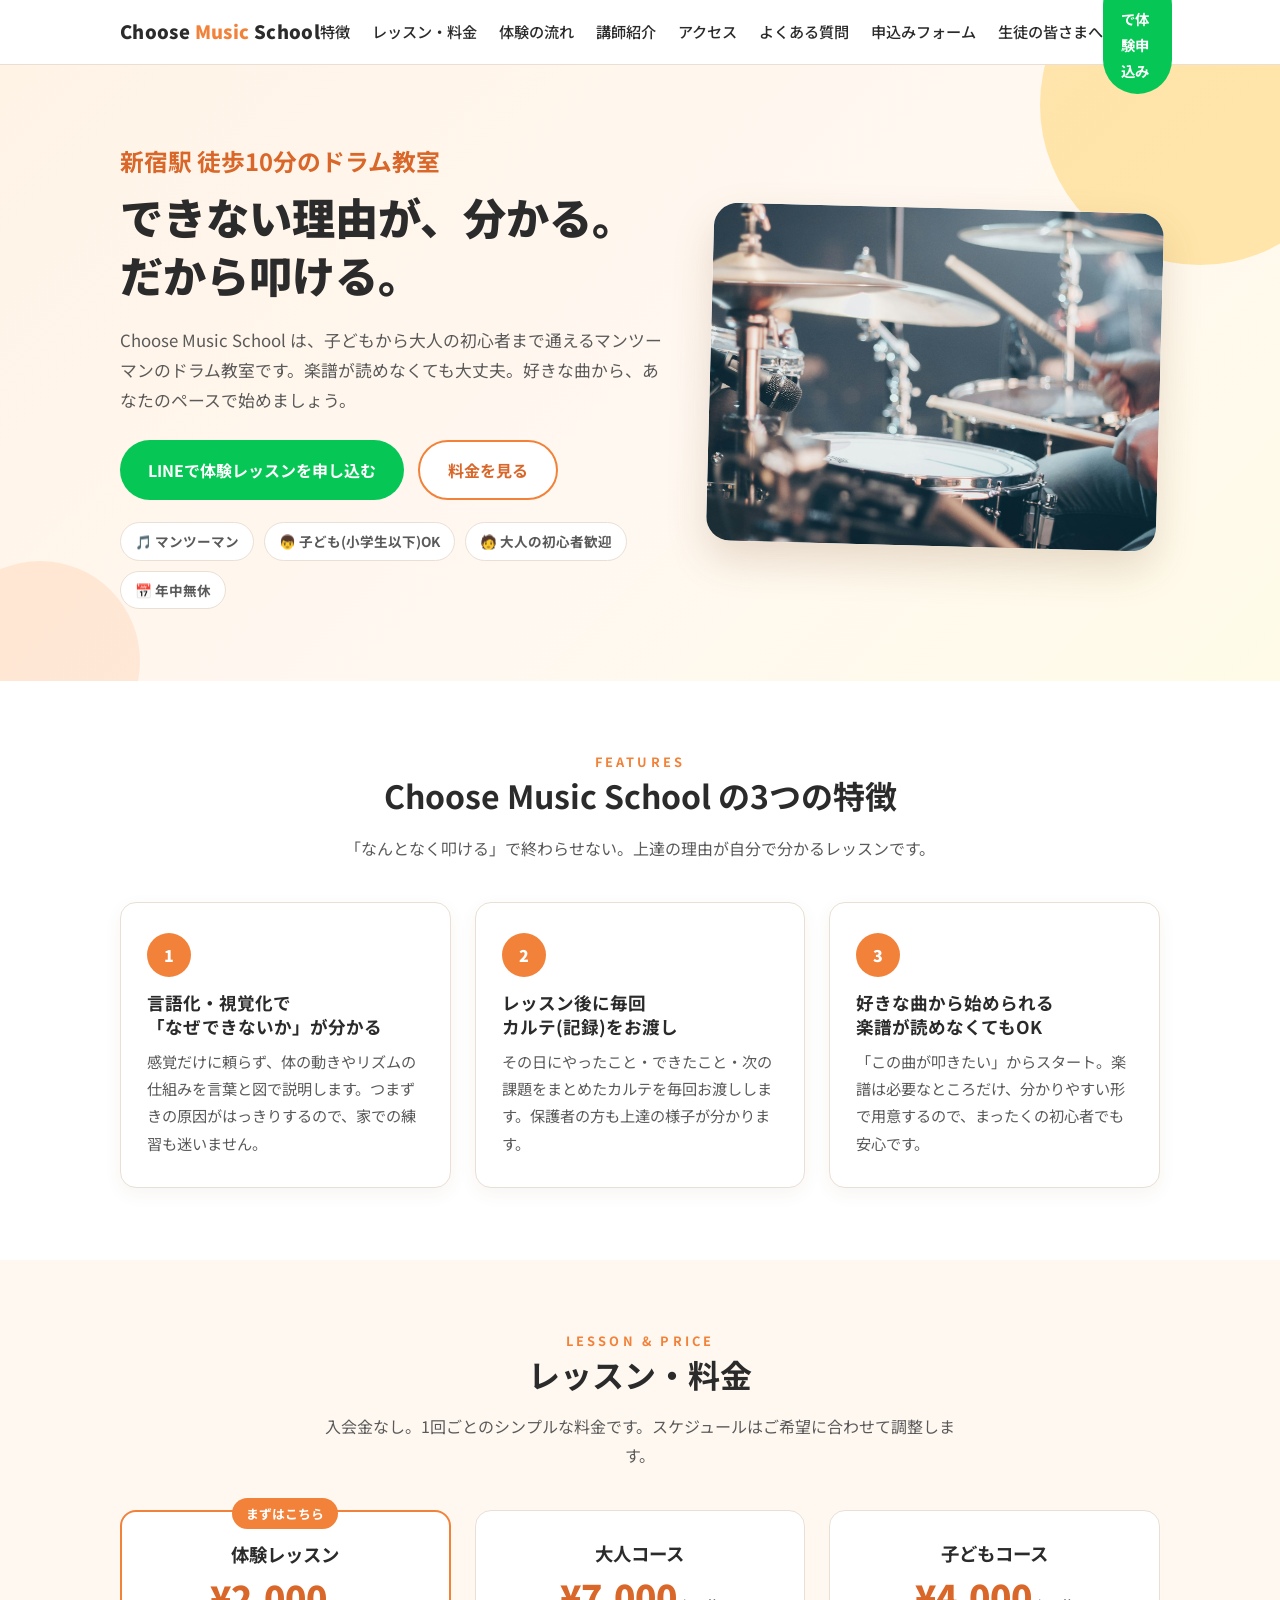
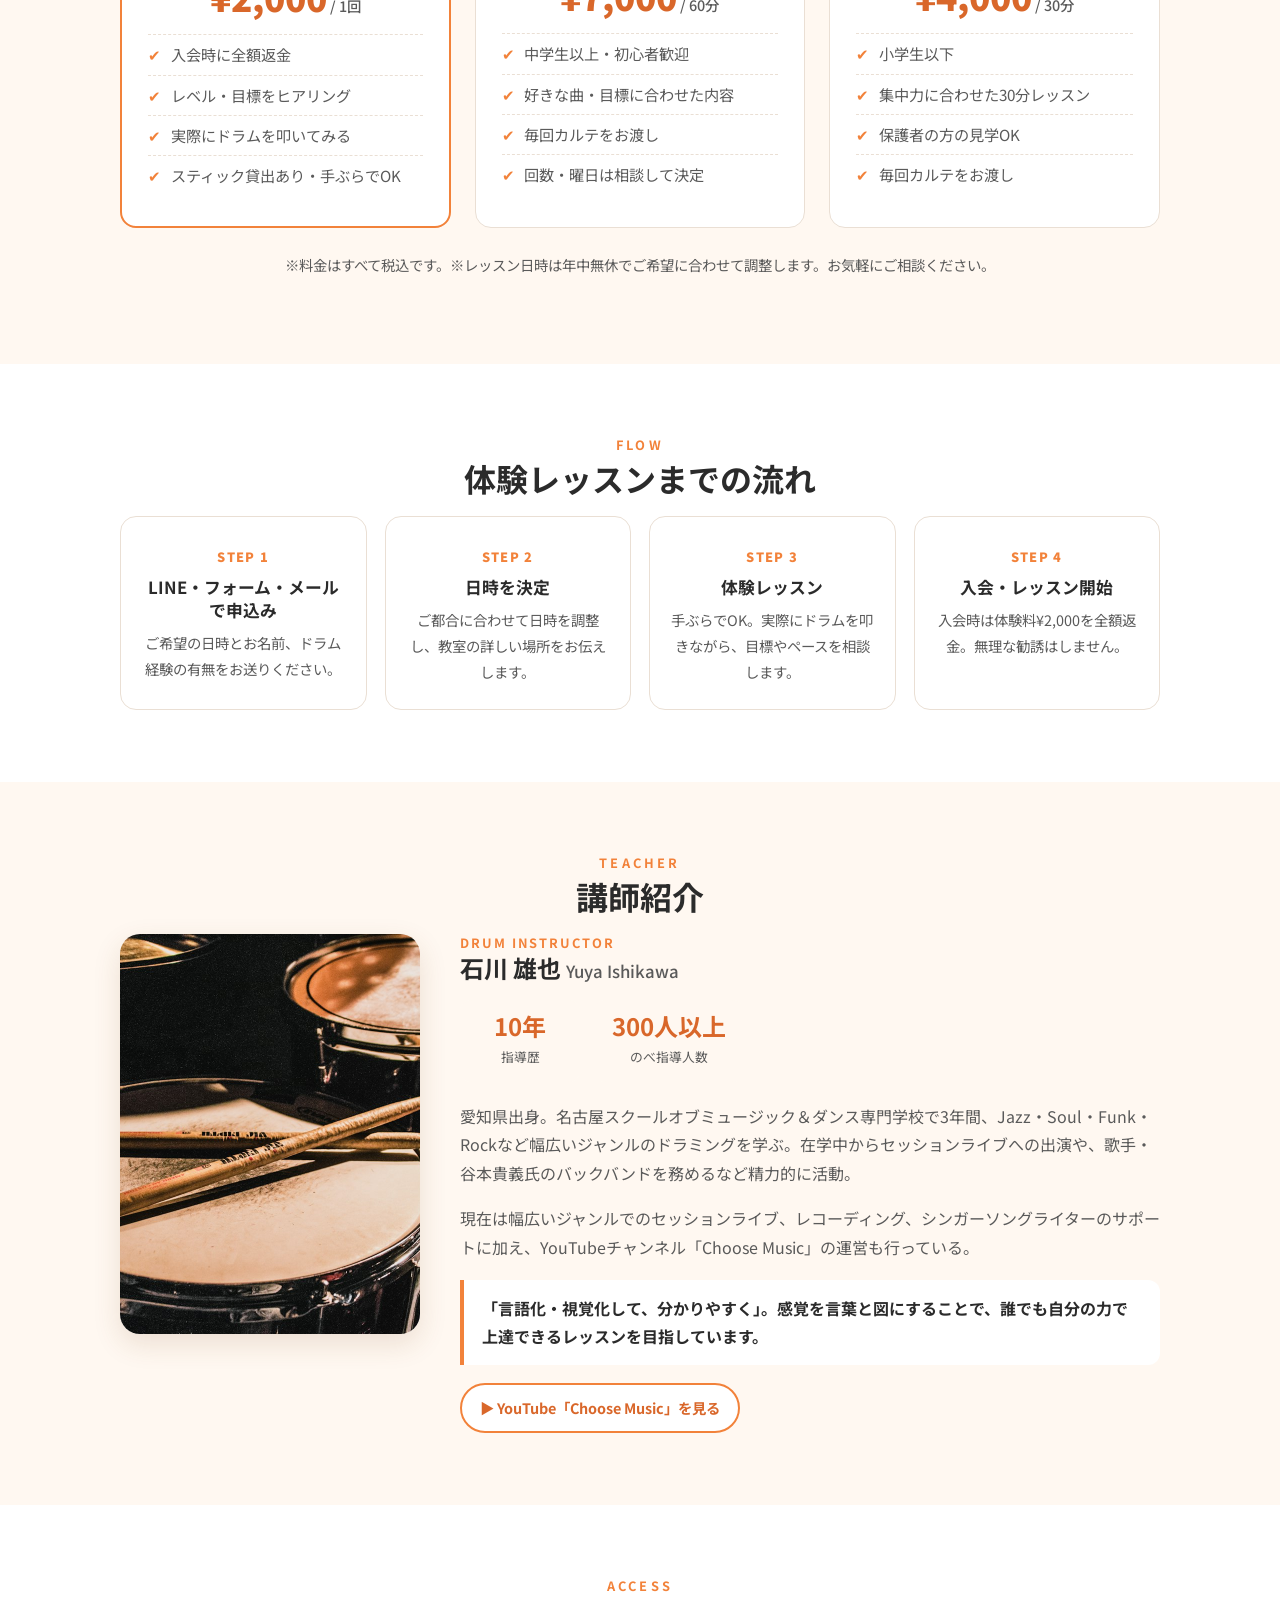
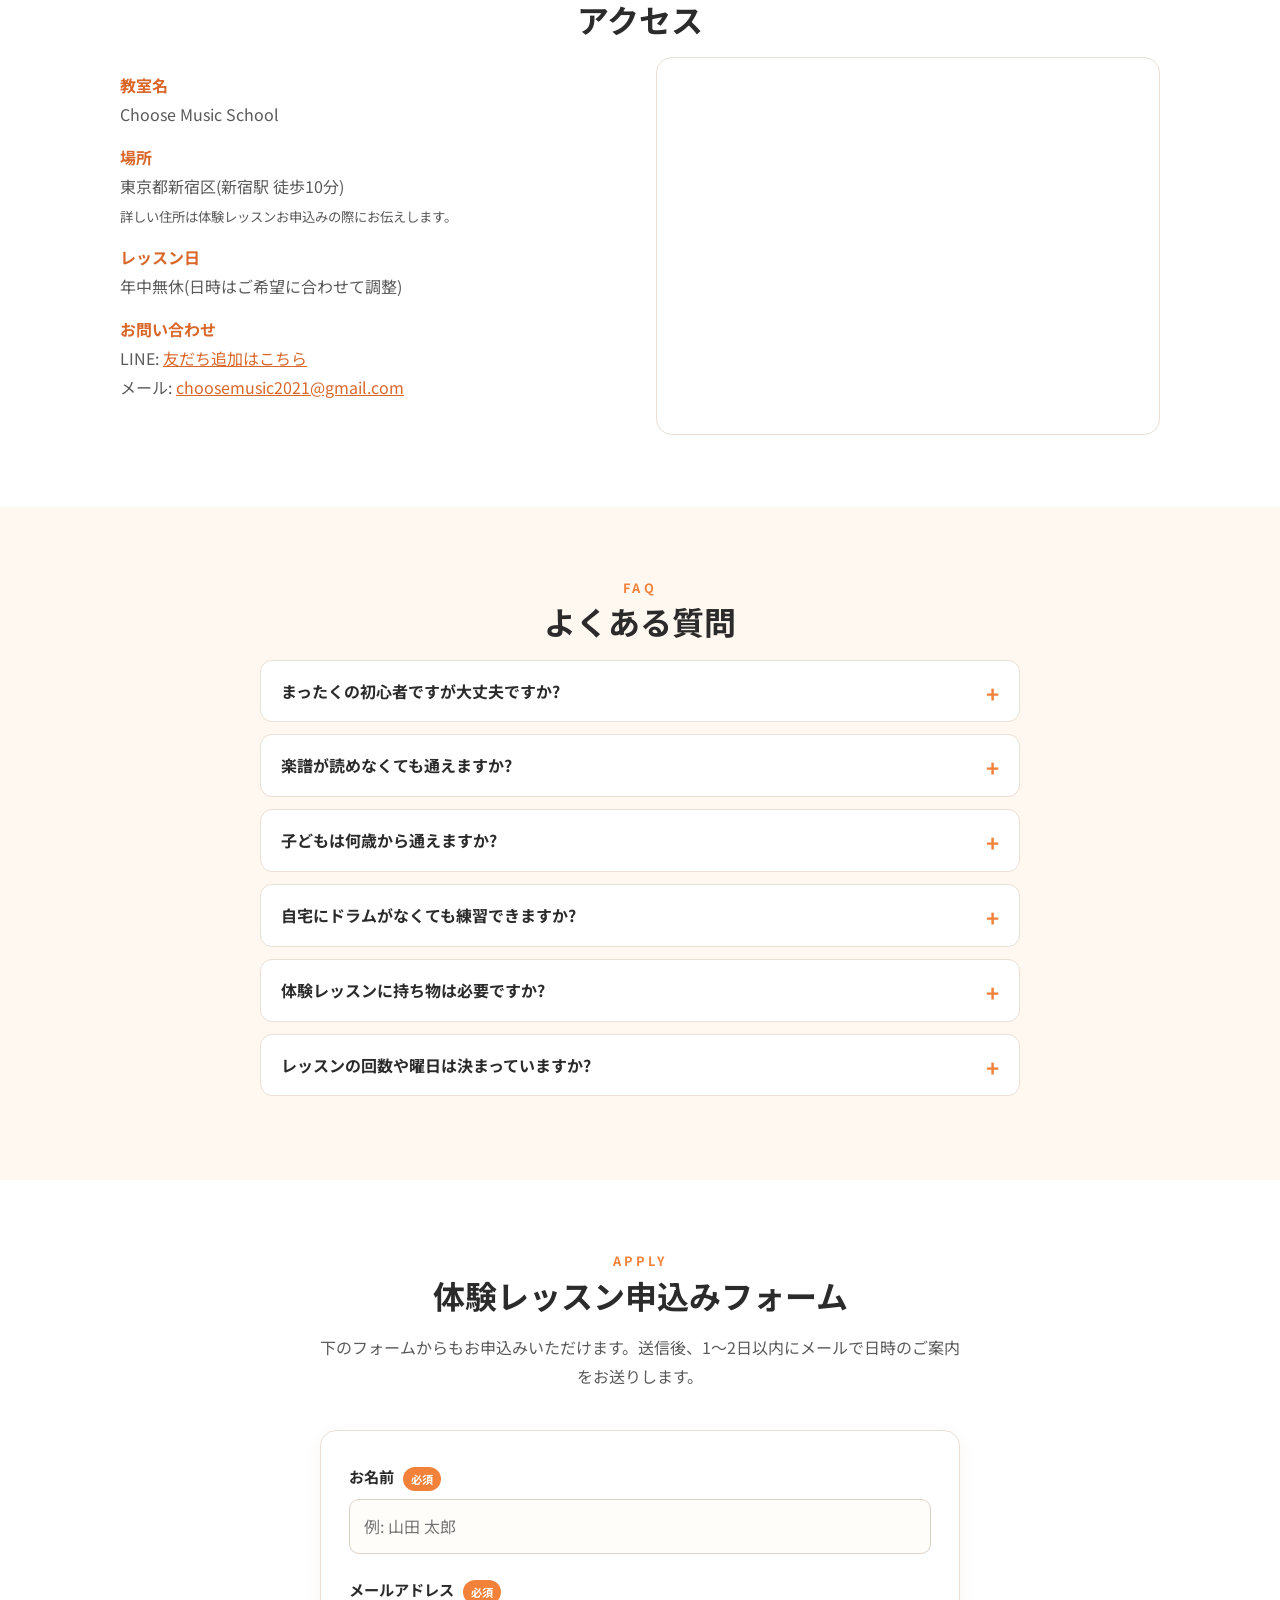
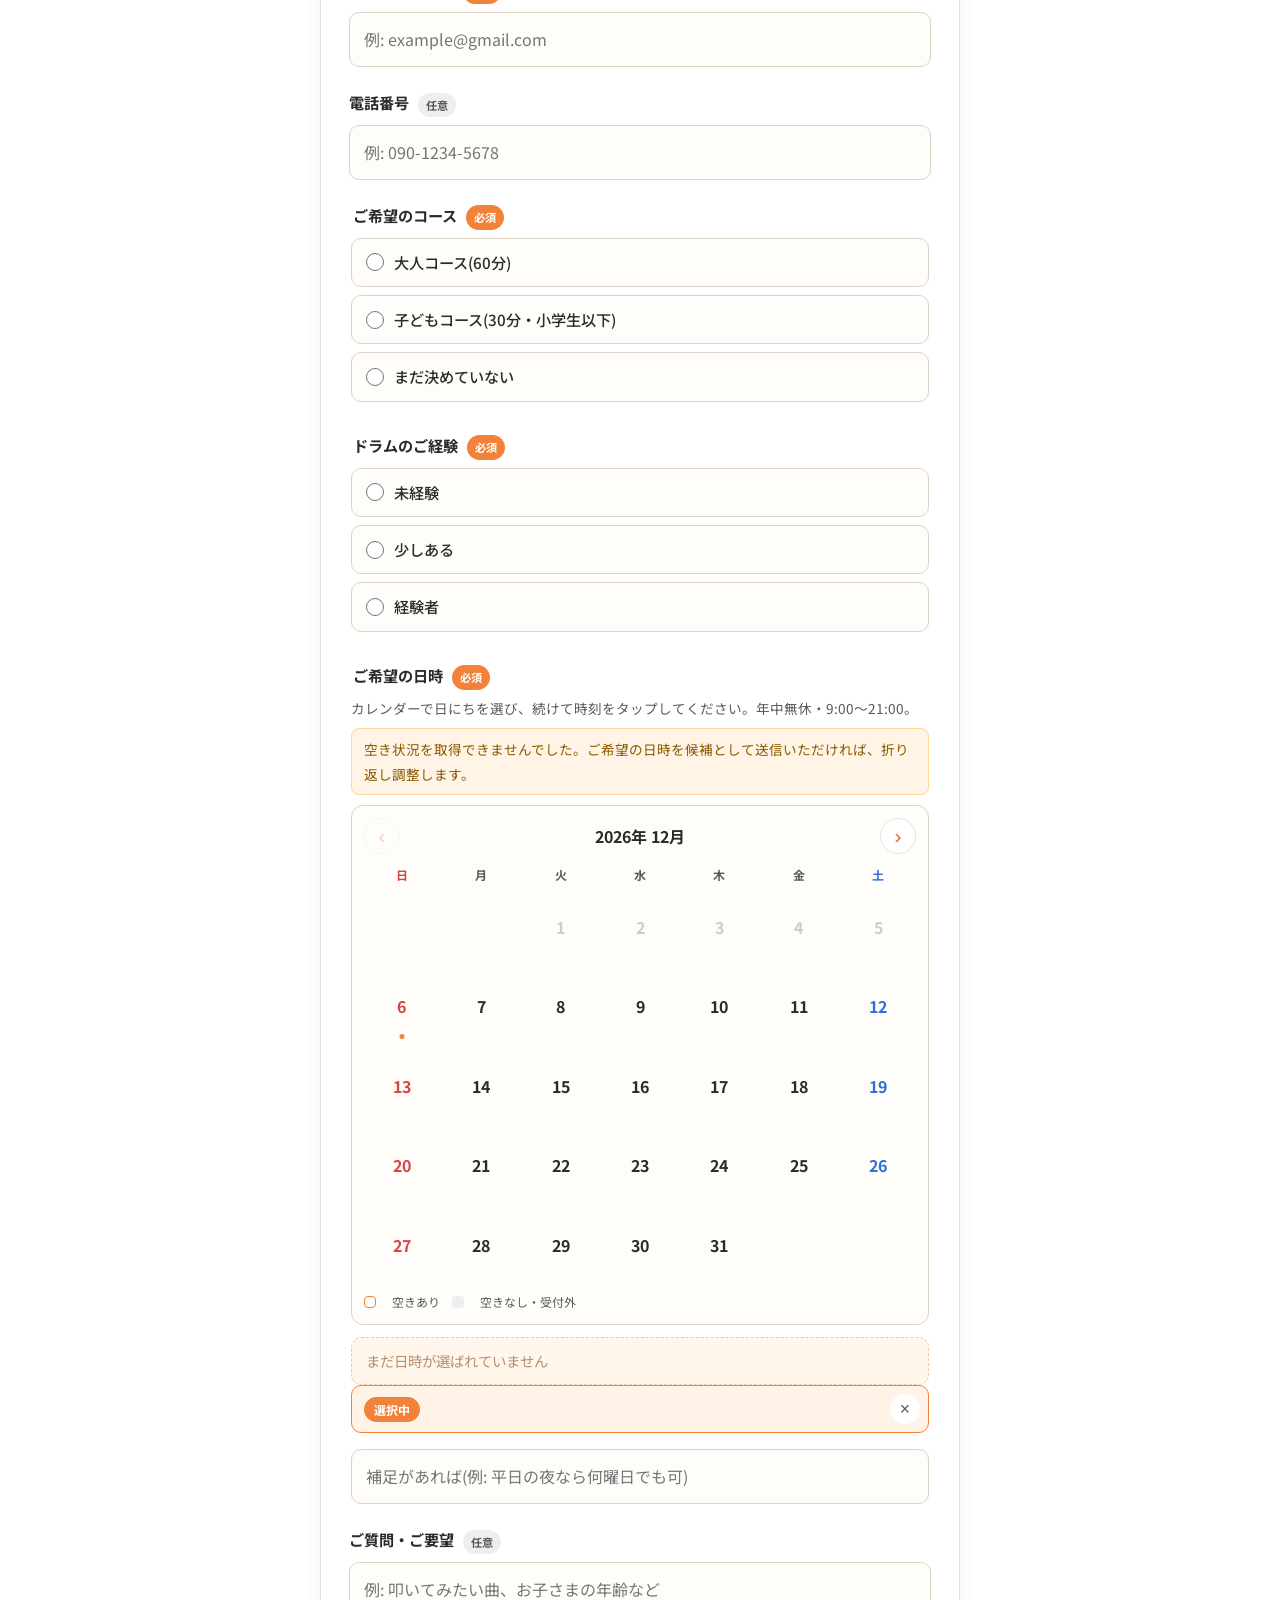
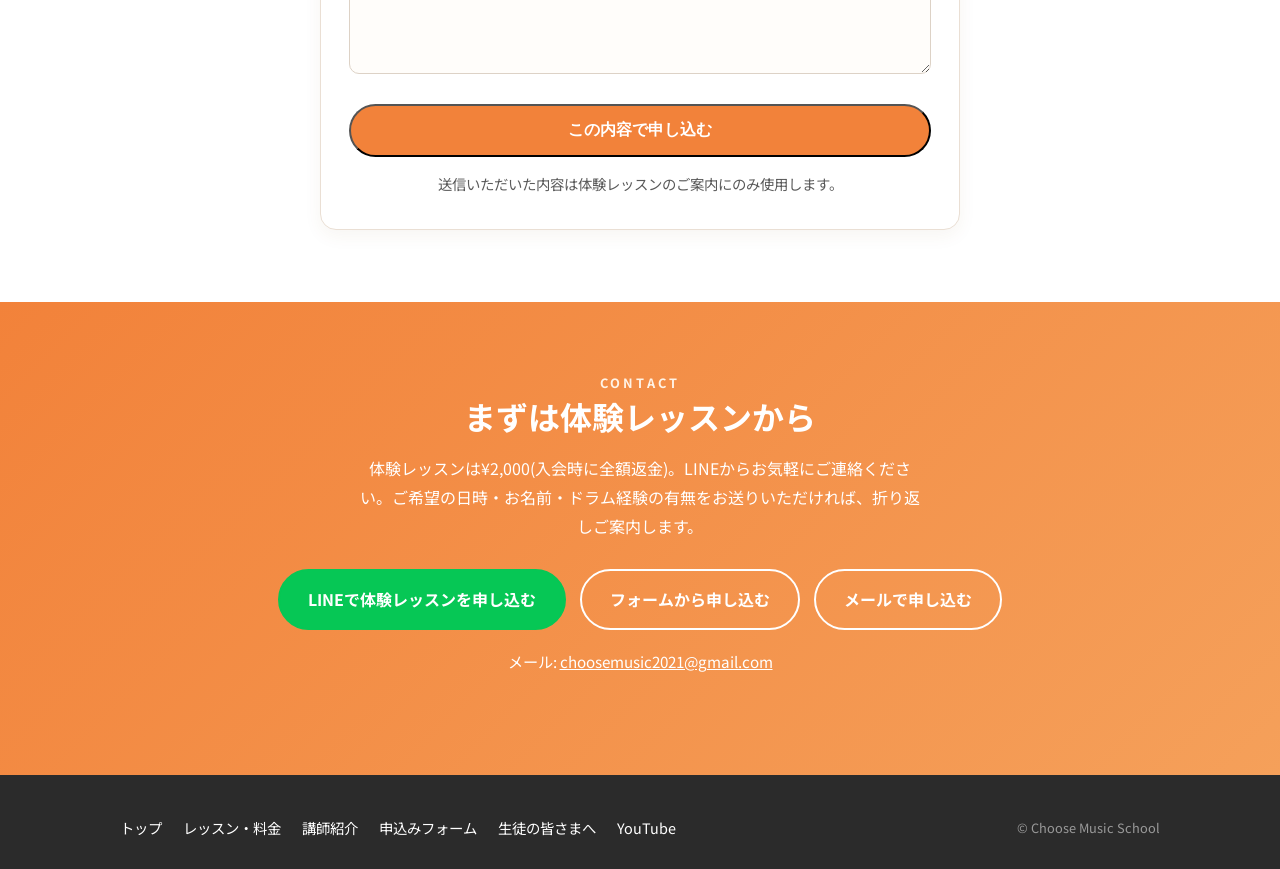
==== index.html @ 0c49ca3c "予約APIのURLを設定 Co-Authored-By: Claude Fable 5.1 <noreply@anthropic.com>" ====
<!DOCTYPE html>
<html lang="ja">
<head>
<meta charset="UTF-8">
<meta name="google-site-verification" content="l1gxhiD70sTBlVWnRB3kNGEzzIKqdcIt7BPUpLoYIgQ">
<meta name="viewport" content="width=device-width, initial-scale=1.0">
<title>Choose Music School | 新宿のドラム教室(子ども・大人初心者歓迎)</title>
<meta name="description" content="新宿駅徒歩10分のドラム教室 Choose Music School。言語化・視覚化で「なぜできないか」が分かるレッスン。好きな曲から始められ、楽譜が読めなくてもOK。子どもも大人も、体験レッスン受付中。">
<link rel="canonical" href="https://yuyaishikawadrummer-eng.github.io/choose-music-school/">
<meta property="og:title" content="Choose Music School | 新宿のドラム教室">
<meta property="og:description" content="新宿駅徒歩10分。言語化・視覚化で「なぜできないか」が分かるドラム教室。子どもも大人初心者も、体験レッスン受付中。">
<meta property="og:type" content="website">
<meta property="og:url" content="https://yuyaishikawadrummer-eng.github.io/choose-music-school/">
<meta property="og:image" content="https://yuyaishikawadrummer-eng.github.io/choose-music-school/images/hero.jpg">
<script type="application/ld+json">
{
  "@context": "https://schema.org",
  "@type": "MusicSchool",
  "name": "Choose Music School",
  "description": "新宿駅徒歩10分のドラム教室。子どもから大人の初心者までマンツーマンで指導。",
  "url": "https://yuyaishikawadrummer-eng.github.io/choose-music-school/",
  "email": "choosemusic2021@gmail.com",
  "address": {"@type": "PostalAddress", "addressLocality": "新宿区", "addressRegion": "東京都", "addressCountry": "JP"},
  "areaServed": "新宿区",
  "priceRange": "¥4,000〜¥7,000",
  "founder": {"@type": "Person", "name": "石川雄也"},
  "sameAs": ["https://www.youtube.com/channel/UCG1T3BbGN_ZMDtW3s9hu6Nw", "https://lin.ee/pqfaRtW"]
}
</script>
<link rel="preconnect" href="https://fonts.googleapis.com">
<link href="https://fonts.googleapis.com/css2?family=Noto+Sans+JP:wght@400;500;700;900&display=swap" rel="stylesheet">
<link rel="stylesheet" href="style.css?v=10">
</head>
<body>

<header class="header">
  <div class="wrap">
    <a class="logo" href="#top">Choose <span>Music</span> School</a>
    <nav class="nav" id="nav">
      <a href="#features">特徴</a>
      <a href="#price">レッスン・料金</a>
      <a href="#flow">体験の流れ</a>
      <a href="#teacher">講師紹介</a>
      <a href="#access">アクセス</a>
      <a href="#faq">よくある質問</a>
      <a href="#apply">申込みフォーム</a>
      <a href="students.html">生徒の皆さまへ</a>
    </nav>
    <div class="header-right">
    <a class="btn btn-line btn-sm" href="https://lin.ee/pqfaRtW" target="_blank" rel="noopener">LINEで体験申込み</a>
    <button class="nav-toggle" id="navToggle" aria-label="メニュー">☰</button>
    </div>
  </div>
</header>

<main id="top">

<!-- ヒーロー -->
<section class="hero">
  <div class="wrap">
    <div>
      <h1>
        <small>新宿駅 徒歩10分のドラム教室</small>
        できない理由が、分かる。<br>だから叩ける。
      </h1>
      <p>Choose Music School は、子どもから大人の初心者まで通えるマンツーマンのドラム教室です。楽譜が読めなくても大丈夫。好きな曲から、あなたのペースで始めましょう。</p>
      <div class="actions">
        <a class="btn btn-line" href="https://lin.ee/pqfaRtW" target="_blank" rel="noopener">LINEで体験レッスンを申し込む</a>
        <a class="btn btn-outline" href="#price">料金を見る</a>
      </div>
      <div class="badges">
        <span class="badge">🎵 マンツーマン</span>
        <span class="badge">👦 子ども(小学生以下)OK</span>
        <span class="badge">🧑 大人の初心者歓迎</span>
        <span class="badge">📅 年中無休</span>
      </div>
    </div>
    <div class="hero-visual">
      <img src="images/hero.jpg" alt="ドラムを演奏している様子" width="1600" height="1067">
    </div>
  </div>
</section>

<!-- 特徴 -->
<section id="features">
  <div class="wrap">
    <h2><span class="en">FEATURES</span>Choose Music School の3つの特徴</h2>
    <p class="lead">「なんとなく叩ける」で終わらせない。上達の理由が自分で分かるレッスンです。</p>
    <div class="features">
      <div class="feature">
        <div class="num">1</div>
        <h3>言語化・視覚化で<br>「なぜできないか」が分かる</h3>
        <p>感覚だけに頼らず、体の動きやリズムの仕組みを言葉と図で説明します。つまずきの原因がはっきりするので、家での練習も迷いません。</p>
      </div>
      <div class="feature">
        <div class="num">2</div>
        <h3>レッスン後に毎回<br>カルテ(記録)をお渡し</h3>
        <p>その日にやったこと・できたこと・次の課題をまとめたカルテを毎回お渡しします。保護者の方も上達の様子が分かります。</p>
      </div>
      <div class="feature">
        <div class="num">3</div>
        <h3>好きな曲から始められる<br>楽譜が読めなくてもOK</h3>
        <p>「この曲が叩きたい」からスタート。楽譜は必要なところだけ、分かりやすい形で用意するので、まったくの初心者でも安心です。</p>
      </div>
    </div>
  </div>
</section>

<!-- 料金 -->
<section id="price" class="alt">
  <div class="wrap">
    <h2><span class="en">LESSON &amp; PRICE</span>レッスン・料金</h2>
    <p class="lead">入会金なし。1回ごとのシンプルな料金です。スケジュールはご希望に合わせて調整します。</p>
    <div class="plans">
      <div class="plan highlight">
        <span class="tag">まずはこちら</span>
        <h3>体験レッスン</h3>
        <div class="price">¥2,000<small> / 1回</small></div>
        <ul>
          <li>入会時に全額返金</li>
          <li>レベル・目標をヒアリング</li>
          <li>実際にドラムを叩いてみる</li>
          <li>スティック貸出あり・手ぶらでOK</li>
        </ul>
      </div>
      <div class="plan">
        <h3>大人コース</h3>
        <div class="price">¥7,000<small> / 60分</small></div>
        <ul>
          <li>中学生以上・初心者歓迎</li>
          <li>好きな曲・目標に合わせた内容</li>
          <li>毎回カルテをお渡し</li>
          <li>回数・曜日は相談して決定</li>
        </ul>
      </div>
      <div class="plan">
        <h3>子どもコース</h3>
        <div class="price">¥4,000<small> / 30分</small></div>
        <ul>
          <li>小学生以下</li>
          <li>集中力に合わせた30分レッスン</li>
          <li>保護者の方の見学OK</li>
          <li>毎回カルテをお渡し</li>
        </ul>
      </div>
    </div>
    <p class="note">※料金はすべて税込です。※レッスン日時は年中無休でご希望に合わせて調整します。お気軽にご相談ください。</p>
  </div>
</section>

<!-- 体験の流れ -->
<section id="flow">
  <div class="wrap">
    <h2><span class="en">FLOW</span>体験レッスンまでの流れ</h2>
    <div class="steps">
      <div class="step"><h3>LINE・フォーム・メールで申込み</h3><p>ご希望の日時とお名前、ドラム経験の有無をお送りください。</p></div>
      <div class="step"><h3>日時を決定</h3><p>ご都合に合わせて日時を調整し、教室の詳しい場所をお伝えします。</p></div>
      <div class="step"><h3>体験レッスン</h3><p>手ぶらでOK。実際にドラムを叩きながら、目標やペースを相談します。</p></div>
      <div class="step"><h3>入会・レッスン開始</h3><p>入会時は体験料¥2,000を全額返金。無理な勧誘はしません。</p></div>
    </div>
  </div>
</section>

<!-- 講師紹介 -->
<section id="teacher" class="alt">
  <div class="wrap">
    <h2><span class="en">TEACHER</span>講師紹介</h2>
    <div class="teacher">
      <div class="teacher-photo">
        <img src="images/teacher.jpg" alt="スネアドラムとドラムスティック" width="1200" height="800">
      </div>
      <div>
        <h3><small>DRUM INSTRUCTOR</small>石川 雄也 <span style="font-size:.7em;font-weight:500;color:#5a5a5a">Yuya Ishikawa</span></h3>
        <div class="stats">
          <div class="stat"><b>10年</b><span>指導歴</span></div>
          <div class="stat"><b>300人以上</b><span>のべ指導人数</span></div>
        </div>
        <p>愛知県出身。名古屋スクールオブミュージック＆ダンス専門学校で3年間、Jazz・Soul・Funk・Rockなど幅広いジャンルのドラミングを学ぶ。在学中からセッションライブへの出演や、歌手・谷本貴義氏のバックバンドを務めるなど精力的に活動。</p>
        <p>現在は幅広いジャンルでのセッションライブ、レコーディング、シンガーソングライターのサポートに加え、YouTubeチャンネル「Choose Music」の運営も行っている。</p>
        <div class="quote">「言語化・視覚化して、分かりやすく」。感覚を言葉と図にすることで、誰でも自分の力で上達できるレッスンを目指しています。</div>
        <a class="btn btn-outline btn-sm" href="https://www.youtube.com/channel/UCG1T3BbGN_ZMDtW3s9hu6Nw" target="_blank" rel="noopener">▶ YouTube「Choose Music」を見る</a>
      </div>
    </div>
  </div>
</section>

<!-- アクセス -->
<section id="access">
  <div class="wrap">
    <h2><span class="en">ACCESS</span>アクセス</h2>
    <div class="access">
      <div>
        <dl>
          <dt>教室名</dt><dd>Choose Music School</dd>
          <dt>場所</dt><dd>東京都新宿区(新宿駅 徒歩10分)<br><small>詳しい住所は体験レッスンお申込みの際にお伝えします。</small></dd>
          <dt>レッスン日</dt><dd>年中無休(日時はご希望に合わせて調整)</dd>
          <dt>お問い合わせ</dt>
          <dd>
            LINE: <a href="https://lin.ee/pqfaRtW" target="_blank" rel="noopener">友だち追加はこちら</a><br>
            メール: <a href="mailto:choosemusic2021@gmail.com">choosemusic2021@gmail.com</a>
          </dd>
        </dl>
      </div>
      <div class="map">
        <iframe src="https://www.google.com/maps?q=%E6%96%B0%E5%AE%BF%E9%A7%85&z=15&output=embed" loading="lazy" referrerpolicy="no-referrer-when-downgrade" title="新宿駅周辺の地図"></iframe>
      </div>
    </div>
  </div>
</section>

<!-- FAQ -->
<section id="faq" class="alt">
  <div class="wrap">
    <h2><span class="en">FAQ</span>よくある質問</h2>
    <div class="faq" style="max-width:760px;margin:0 auto">
      <details><summary>まったくの初心者ですが大丈夫ですか?</summary><p>もちろん大丈夫です。生徒さんの多くは未経験からのスタートです。スティックの持ち方から丁寧にお伝えします。</p></details>
      <details><summary>楽譜が読めなくても通えますか?</summary><p>はい。好きな曲から始められ、楽譜は必要なところだけ分かりやすい形でご用意します。</p></details>
      <details><summary>子どもは何歳から通えますか?</summary><p>小学生以下のお子さま向けに30分コースをご用意しています。年齢や体格に合わせて内容を調整しますので、まずはご相談ください。</p></details>
      <details><summary>自宅にドラムがなくても練習できますか?</summary><p>できます。練習パッドやスティックだけでできる練習法もレッスンでお伝えします。毎回お渡しするカルテに、家での練習内容も書いてあります。</p></details>
      <details><summary>体験レッスンに持ち物は必要ですか?</summary><p>手ぶらでOKです。スティックは貸出があります。動きやすい服装でお越しください。</p></details>
      <details><summary>レッスンの回数や曜日は決まっていますか?</summary><p>決まっていません。年中無休ですので、ご希望の頻度・曜日・時間帯をご相談のうえ決めていきます。</p></details>
    </div>
  </div>
</section>

<!-- 申込みフォーム -->
<section id="apply">
  <div class="wrap">
    <h2><span class="en">APPLY</span>体験レッスン申込みフォーム</h2>
    <p class="lead">下のフォームからもお申込みいただけます。送信後、1〜2日以内にメールで日時のご案内をお送りします。</p>
    <form class="apply-form" id="applyForm" action="https://docs.google.com/forms/d/e/1FAIpQLScFIcnpiwyvXL0GdhoJYhP0kmtNx-HYlUX7y332G9YxX1qqDA/formResponse" method="POST" target="apply_iframe" novalidate>
      <div class="field">
        <label for="f-name">お名前 <span class="req">必須</span></label>
        <input id="f-name" name="entry.1947370038" type="text" required autocomplete="name" placeholder="例: 山田 太郎">
      </div>
      <div class="field">
        <label for="f-email">メールアドレス <span class="req">必須</span></label>
        <input id="f-email" name="entry.1995445464" type="email" required autocomplete="email" placeholder="例: example@gmail.com">
      </div>
      <div class="field">
        <label for="f-tel">電話番号 <span class="opt">任意</span></label>
        <input id="f-tel" name="entry.1823922765" type="tel" autocomplete="tel" placeholder="例: 090-1234-5678">
      </div>
      <fieldset class="field">
        <legend>ご希望のコース <span class="req">必須</span></legend>
        <label class="radio"><input type="radio" name="entry.2046064487" value="大人コース(60分)" required> 大人コース(60分)</label>
        <label class="radio"><input type="radio" name="entry.2046064487" value="子どもコース(30分・小学生以下)"> 子どもコース(30分・小学生以下)</label>
        <label class="radio"><input type="radio" name="entry.2046064487" value="まだ決めていない"> まだ決めていない</label>
      </fieldset>
      <fieldset class="field">
        <legend>ドラムのご経験 <span class="req">必須</span></legend>
        <label class="radio"><input type="radio" name="entry.497837811" value="未経験" required> 未経験</label>
        <label class="radio"><input type="radio" name="entry.497837811" value="少しある"> 少しある</label>
        <label class="radio"><input type="radio" name="entry.497837811" value="経験者"> 経験者</label>
      </fieldset>
      <fieldset class="field dt-field">
        <legend>ご希望の日時 <span class="req">必須</span></legend>
        <p class="hint" id="dtHint">カレンダーで日にちを選び、続けて時刻をタップしてください。年中無休・9:00〜21:00。</p>
        <p class="api-status" id="apiStatus" hidden></p>
        <div class="cal" id="cal">
          <div class="cal-head">
            <button type="button" class="cal-nav" id="calPrev" aria-label="前の月">‹</button>
            <span class="cal-title" id="calTitle"></span>
            <button type="button" class="cal-nav" id="calNext" aria-label="次の月">›</button>
          </div>
          <div class="cal-grid cal-week"><span class="sun">日</span><span>月</span><span>火</span><span>水</span><span>木</span><span>金</span><span class="sat">土</span></div>
          <div class="cal-grid" id="calDays" role="grid"></div>
          <p class="cal-legend"><span class="lg lg-free"></span>空きあり <span class="lg lg-full"></span>空きなし・受付外</p>
        </div>
        <div class="slots" id="slots" hidden>
          <p class="slots-title"><b id="slotsDate"></b> の開始時刻をタップ <span class="slots-dur" id="slotsDur"></span></p>
          <div class="slot-grid" id="slotGrid"></div>
        </div>
        <div class="picked" id="picked">
          <p class="picked-empty" id="pickedEmpty">まだ日時が選ばれていません</p>
          <div class="picked-one" id="pickedOne" hidden><span class="rank">選択中</span><span class="when" id="pickedText"></span><button type="button" class="rm" id="pickedClear" aria-label="選択を解除">×</button></div>
        </div>
        <input type="text" id="f-datenote" class="dt-note" placeholder="補足があれば(例: 平日の夜なら何曜日でも可)" aria-label="日時の補足">
        <input type="hidden" name="entry.985320623" id="f-date">
      </fieldset>
      <div class="field">
        <label for="f-msg">ご質問・ご要望 <span class="opt">任意</span></label>
        <textarea id="f-msg" name="entry.1231622308" rows="3" placeholder="例: 叩いてみたい曲、お子さまの年齢など"></textarea>
      </div>
      <div class="hp" aria-hidden="true"><label>このフィールドは空のままにしてください<input type="text" name="website" tabindex="-1" autocomplete="off"></label></div>
      <p class="form-error" id="formError" hidden>未入力の必須項目があります。ご確認ください。</p>
      <button type="submit" class="btn btn-orange" id="applySubmit">この内容で申し込む</button>
      <p class="note" style="margin-top:14px">送信いただいた内容は体験レッスンのご案内にのみ使用します。</p>
    </form>
    <div class="apply-done" id="applyDone" hidden>
      <div class="icon">✅</div>
      <h3>お申込みありがとうございます</h3>
      <p id="doneText">内容を受け付けました。1〜2日以内にメールで日時のご案内をお送りします。<br>お急ぎの場合は <a href="https://lin.ee/pqfaRtW" target="_blank" rel="noopener">LINE</a> からもご連絡いただけます。</p>
    </div>
    <iframe name="apply_iframe" id="apply_iframe" style="display:none" title="送信処理用"></iframe>
  </div>
</section>

<!-- CTA -->
<section class="cta" id="contact">
  <div class="wrap">
    <h2><span class="en">CONTACT</span>まずは体験レッスンから</h2>
    <p>体験レッスンは¥2,000(入会時に全額返金)。LINEからお気軽にご連絡ください。ご希望の日時・お名前・ドラム経験の有無をお送りいただければ、折り返しご案内します。</p>
    <div class="actions">
      <a class="btn btn-outline" href="https://lin.ee/pqfaRtW" target="_blank" rel="noopener" style="background:#06c755;border-color:#06c755">LINEで体験レッスンを申し込む</a>
      <a class="btn btn-outline" href="#apply">フォームから申し込む</a>
      <a class="btn btn-outline" href="mailto:choosemusic2021@gmail.com?subject=%E4%BD%93%E9%A8%93%E3%83%AC%E3%83%83%E3%82%B9%E3%83%B3%E7%94%B3%E8%BE%BC%E3%81%BF">メールで申し込む</a>
    </div>
    <p class="mail">メール: <a href="mailto:choosemusic2021@gmail.com">choosemusic2021@gmail.com</a></p>
  </div>
</section>

</main>

<footer class="footer">
  <div class="wrap">
    <div>
      <a href="#top">トップ</a>
      <a href="#price">レッスン・料金</a>
      <a href="#teacher">講師紹介</a>
      <a href="#apply">申込みフォーム</a>
      <a href="students.html">生徒の皆さまへ</a>
      <a href="https://www.youtube.com/channel/UCG1T3BbGN_ZMDtW3s9hu6Nw" target="_blank" rel="noopener">YouTube</a>
    </div>
    <div class="copy">© Choose Music School</div>
  </div>
</footer>

<a class="btn btn-line float-line" href="https://lin.ee/pqfaRtW" target="_blank" rel="noopener">LINEで体験申込み</a>

<script>
  const t = document.getElementById('navToggle'), n = document.getElementById('nav');
  t.addEventListener('click', () => n.classList.toggle('open'));
  n.querySelectorAll('a').forEach(a => a.addEventListener('click', () => n.classList.remove('open')));
</script>
<script>
  (function(){
    // ===== 予約API(Google Apps Script)。空欄のときは Googleフォームへの送信にフォールバック =====
    const BOOKING_API_URL = 'https://script.google.com/macros/s/AKfycbzMde96Q_iRhiTgwL4nKz3Kt8x4W-qH6qYUDcpl_VshYUeHQj1yuUuTaKvINGhOQvyfzg/exec';

    const form = document.getElementById('applyForm'), done = document.getElementById('applyDone'),
          err = document.getElementById('formError'), btn = document.getElementById('applySubmit'),
          iframe = document.getElementById('apply_iframe'), doneText = document.getElementById('doneText'),
          apiStatus = document.getElementById('apiStatus');
    const dnote = document.getElementById('f-datenote'), dhidden = document.getElementById('f-date');
    const calTitle = document.getElementById('calTitle'), calDays = document.getElementById('calDays'),
          slots = document.getElementById('slots'), slotsDate = document.getElementById('slotsDate'), slotsDur = document.getElementById('slotsDur'),
          slotGrid = document.getElementById('slotGrid'), pickedEmpty = document.getElementById('pickedEmpty'),
          pickedOne = document.getElementById('pickedOne'), pickedText = document.getElementById('pickedText');
    const WD = ['日','月','火','水','木','金','土'];
    const DUR = { '大人コース(60分)': 60, '子どもコース(30分・小学生以下)': 30, 'まだ決めていない': 60 };
    let cfg = { open: 9, close: 21, step: 30, leadHours: 24, rangeDays: 90 };
    let busy = [], apiOk = false, submitted = false;
    const today = new Date(); today.setHours(0,0,0,0);
    let maxDay = new Date(today); maxDay.setDate(maxDay.getDate() + cfg.rangeDays);
    let view = new Date(today.getFullYear(), today.getMonth(), 1);
    let selectedDay = null, picked = null; // picked = {day, time}
    const label = d => (d.getMonth()+1)+'/'+d.getDate()+'('+WD[d.getDay()]+')';
    const full  = d => d.getFullYear()+'/'+(d.getMonth()+1)+'/'+d.getDate()+'('+WD[d.getDay()]+')';
    const sameDay = (a,b) => a && b && a.getTime() === b.getTime();
    const pad = n => String(n).padStart(2,'0');
    const curCourse = () => (form.querySelector('input[name="entry.2046064487"]:checked') || {}).value || '';
    const curDur = () => DUR[curCourse()] || 60;
    const endLabel = (time, dur) => { const [h,m] = time.split(':').map(Number); const t = h*60+m+dur; return Math.floor(t/60)+':'+pad(t%60); };

    function slotStart(day, time){ const [h,m] = time.split(':').map(Number); const d = new Date(day); d.setHours(h, m, 0, 0); return d; }
    function timesOfDay(){ const out = []; for (let h = cfg.open; h < cfg.close; h++) for (let m = 0; m < 60; m += cfg.step) out.push(h+':'+pad(m)); return out; }
    function isFree(day, time, dur){
      const st = slotStart(day, time).getTime(), en = st + dur*60000;
      const closeAt = new Date(day); closeAt.setHours(cfg.close, 0, 0, 0);
      if (en > closeAt.getTime()) return false;
      if (!apiOk) return true; // API未接続時は「候補」として全て選べる
      if (st < Date.now() + cfg.leadHours*3600000) return false;
      return !busy.some(b => b[0] < en && st < b[1]);
    }
    function dayHasFree(day){ const dur = curDur(); return timesOfDay().some(t => isFree(day, t, dur)); }

    function renderCal(){
      calTitle.textContent = view.getFullYear()+'年 '+(view.getMonth()+1)+'月';
      calDays.innerHTML = '';
      const first = new Date(view), last = new Date(view.getFullYear(), view.getMonth()+1, 0);
      for (let i = 0; i < first.getDay(); i++) calDays.appendChild(document.createElement('span'));
      for (let d = 1; d <= last.getDate(); d++) {
        const day = new Date(view.getFullYear(), view.getMonth(), d);
        const b = document.createElement('button'); b.type = 'button'; b.textContent = d; b.className = 'cal-day';
        if (day.getDay() === 0) b.classList.add('sun'); if (day.getDay() === 6) b.classList.add('sat');
        if (sameDay(day, today)) b.classList.add('today');
        const out = day < today || day > maxDay;
        if (out || !dayHasFree(day)) { b.disabled = true; if (!out && apiOk) b.classList.add('full'); }
        if (sameDay(day, selectedDay)) b.classList.add('selected');
        if (picked && sameDay(picked.day, day)) b.classList.add('has');
        b.addEventListener('click', () => { selectedDay = day; renderCal(); renderSlots(); });
        calDays.appendChild(b);
      }
      document.getElementById('calPrev').disabled = view <= new Date(today.getFullYear(), today.getMonth(), 1);
      document.getElementById('calNext').disabled = view >= new Date(maxDay.getFullYear(), maxDay.getMonth(), 1);
    }
    function renderSlots(){
      if (!selectedDay) { slots.hidden = true; return; }
      const dur = curDur();
      slots.hidden = false; slotsDate.textContent = label(selectedDay); slotsDur.textContent = '(1回 '+dur+'分)'; slotGrid.innerHTML = '';
      timesOfDay().forEach(t => {
        const b = document.createElement('button'); b.type = 'button'; b.className = 'slot'; b.textContent = t;
        if (!isFree(selectedDay, t, dur)) b.disabled = true;
        if (picked && sameDay(picked.day, selectedDay) && picked.time === t) b.classList.add('on');
        b.addEventListener('click', () => { picked = (picked && sameDay(picked.day, selectedDay) && picked.time === t) ? null : { day: selectedDay, time: t }; renderPicked(); renderCal(); renderSlots(); });
        slotGrid.appendChild(b);
      });
      slots.scrollIntoView({behavior:'smooth', block:'nearest'});
    }
    function renderPicked(){
      pickedEmpty.hidden = !!picked; pickedOne.hidden = !picked;
      if (picked) pickedText.textContent = label(picked.day)+' '+picked.time+'〜'+endLabel(picked.time, curDur());
    }
    document.getElementById('pickedClear').addEventListener('click', () => { picked = null; renderPicked(); renderCal(); renderSlots(); });
    document.getElementById('calPrev').addEventListener('click', () => { view = new Date(view.getFullYear(), view.getMonth()-1, 1); renderCal(); });
    document.getElementById('calNext').addEventListener('click', () => { view = new Date(view.getFullYear(), view.getMonth()+1, 1); renderCal(); });
    form.querySelectorAll('input[name="entry.2046064487"]').forEach(r => r.addEventListener('change', () => {
      if (picked && !isFree(picked.day, picked.time, curDur())) { picked = null; alert('コースの長さが変わったため、選択していた時間が空きと重なります。日時を選び直してください。'); }
      renderPicked(); renderCal(); renderSlots();
    }));
    renderCal(); renderPicked();

    // ---- 空き状況の取得
    function setStatus(msg, kind){ apiStatus.hidden = !msg; apiStatus.textContent = msg || ''; apiStatus.className = 'api-status ' + (kind || ''); }
    if (BOOKING_API_URL) {
      setStatus('空き状況を読み込んでいます…', 'loading');
      fetch(BOOKING_API_URL, { method: 'GET', redirect: 'follow' }).then(r => r.json()).then(j => {
        if (!j.ok) throw new Error(j.error || 'ng');
        busy = j.busy || []; Object.assign(cfg, j.config || {}); if (j.config && j.config.durations) Object.assign(DUR, j.config.durations);
        maxDay = new Date(today); maxDay.setDate(maxDay.getDate() + cfg.rangeDays);
        apiOk = true; setStatus('', ''); renderCal(); renderSlots(); renderPicked();
        document.getElementById('dtHint').textContent = '講師のカレンダーと連動した空き枠です。日にちを選び、開始時刻をタップしてください(前日まで受付・9:00〜21:00)。';
      }).catch(() => {
        apiOk = false; setStatus('空き状況を取得できませんでした。ご希望の日時を候補として送信いただければ、折り返し調整します。', 'warn'); renderCal(); renderSlots();
      });
    }

    // ---- 送信
    form.addEventListener('submit', function(e){
      err.hidden = true;
      if (form.querySelector('input[name="website"]').value) { e.preventDefault(); return; } // スパム対策
      if (!picked) {
        e.preventDefault(); err.textContent = 'ご希望の日時をカレンダーから選んでください。'; err.hidden = false;
        document.getElementById('cal').scrollIntoView({behavior:'smooth', block:'center'}); return;
      }
      err.textContent = '未入力の必須項目があります。ご確認ください。';
      if (!form.checkValidity()) { e.preventDefault(); err.hidden = false; const f = form.querySelector(':invalid'); if (f) f.focus(); return; }
      const whenText = full(picked.day)+' '+picked.time+'〜'+endLabel(picked.time, curDur());
      const note = dnote.value.trim();
      if (!apiOk) { // Googleフォームへ(候補として)
        dhidden.value = '第1希望: '+whenText + (note ? ' / 補足: '+note : '');
        submitted = true; btn.disabled = true; btn.textContent = '送信中…'; return; // 通常のフォーム送信(iframe)
      }
      e.preventDefault(); btn.disabled = true; btn.textContent = '予約を確認しています…';
      const st = slotStart(picked.day, picked.time);
      const isoJst = st.getFullYear()+'-'+pad(st.getMonth()+1)+'-'+pad(st.getDate())+'T'+pad(st.getHours())+':'+pad(st.getMinutes())+':00+09:00';
      const payload = {
        name: form.querySelector('#f-name').value.trim(), email: form.querySelector('#f-email').value.trim(), tel: form.querySelector('#f-tel').value.trim(),
        course: curCourse(), exp: (form.querySelector('input[name="entry.497837811"]:checked')||{}).value || '',
        start: isoJst, note: [note, form.querySelector('#f-msg').value.trim()].filter(Boolean).join(' / '), website: ''
      };
      fetch(BOOKING_API_URL, { method: 'POST', redirect: 'follow', headers: { 'Content-Type': 'text/plain;charset=utf-8' }, body: JSON.stringify(payload) })
        .then(r => r.json()).then(j => {
          if (j.ok) {
            doneText.innerHTML = '<b>'+(j.when || whenText)+'</b> で仮予約を承りました。ご入力のメールアドレスに受付メールをお送りしています。<br>講師が確認のうえ、1〜2日以内に確定のご連絡をします。お急ぎの場合は <a href="https://lin.ee/pqfaRtW" target="_blank" rel="noopener">LINE</a> からもどうぞ。';
            form.hidden = true; done.hidden = false; done.scrollIntoView({behavior:'smooth', block:'center'});
          } else {
            const msg = { slot_taken: '申し訳ありません、その時間はたった今埋まってしまいました。別の時間をお選びください。', too_soon: '直前のお時間は受け付けできません。翌日以降をお選びください。',
                          outside_hours: '受付時間外です。9:00〜21:00の間でお選びください。', bad_email: 'メールアドレスの形式をご確認ください。' }[j.error] || '送信に失敗しました。時間をおいて再度お試しいただくか、LINEからご連絡ください。';
            err.textContent = msg; err.hidden = false; btn.disabled = false; btn.textContent = 'この内容で申し込む';
            if (j.error === 'slot_taken') { picked = null; renderPicked(); fetch(BOOKING_API_URL).then(r=>r.json()).then(k=>{ if(k.ok){ busy = k.busy||[]; renderCal(); renderSlots(); } }); }
          }
        }).catch(() => { err.textContent = '通信に失敗しました。電波状況をご確認のうえ再度お試しください。'; err.hidden = false; btn.disabled = false; btn.textContent = 'この内容で申し込む'; });
    });
    iframe.addEventListener('load', function(){
      if (!submitted) return;
      form.hidden = true; done.hidden = false; done.scrollIntoView({behavior:'smooth', block:'center'});
    });
  })();
</script>
</body>
</html>
---- style.css ----
/* Choose Music School – サイト共通スタイル */
:root {
  --orange: #f2823a;
  --orange-dark: #d9672a;
  --yellow: #ffd166;
  --cream: #fff8f1;
  --ink: #2b2b2b;
  --ink-soft: #5a5a5a;
  --line: #eadfd4;
  --white: #ffffff;
  --green: #06c755; /* LINE */
  --radius: 16px;
  --max: 1080px;
}

* { box-sizing: border-box; }
html { scroll-behavior: smooth; }
body {
  margin: 0;
  font-family: "Noto Sans JP", "Hiragino Sans", "Hiragino Kaku Gothic ProN", "Yu Gothic", sans-serif;
  color: var(--ink);
  background: var(--white);
  line-height: 1.8;
  -webkit-font-smoothing: antialiased;
}
img { max-width: 100%; display: block; }
a { color: var(--orange-dark); }
h1, h2, h3 { line-height: 1.35; margin: 0 0 .5em; }
h2 { font-size: clamp(1.5rem, 3.5vw, 2rem); text-align: center; }
h2 .en {
  display: block; font-size: .8rem; letter-spacing: .25em;
  color: var(--orange); font-weight: 700; margin-bottom: .3em;
}
.wrap { max-width: var(--max); margin: 0 auto; padding: 0 20px; }
section { padding: 72px 0; }
section.alt { background: var(--cream); }
.lead { text-align: center; color: var(--ink-soft); max-width: 640px; margin: 0 auto 40px; }

/* ヘッダー */
.header {
  position: sticky; top: 0; z-index: 50;
  background: rgba(255,255,255,.95); backdrop-filter: blur(6px);
  border-bottom: 1px solid var(--line);
}
.header .wrap { display: flex; align-items: center; justify-content: space-between; height: 64px; }
.logo { white-space: nowrap; font-weight: 900; font-size: 1.15rem; text-decoration: none; color: var(--ink); letter-spacing: .02em; }
.logo span { color: var(--orange); }
.nav { display: flex; gap: 22px; align-items: center; }
.nav a { white-space: nowrap; text-decoration: none; color: var(--ink); font-size: .95rem; font-weight: 500; }
.nav a:hover { color: var(--orange); }
.header-right { display: flex; align-items: center; gap: 12px; }
.nav-toggle { display: none; background: none; border: 0; font-size: 1.6rem; cursor: pointer; }

/* ボタン */
.btn {
  display: inline-flex; align-items: center; justify-content: center; gap: .5em;
  padding: 14px 28px; border-radius: 999px; font-weight: 700; text-decoration: none;
  transition: transform .15s, box-shadow .15s; font-size: 1rem;
}
.btn:hover { transform: translateY(-2px); box-shadow: 0 8px 20px rgba(0,0,0,.12); }
.btn-line { background: var(--green); color: #fff; }
.btn-orange { background: var(--orange); color: #fff; }
.btn-outline { border: 2px solid var(--orange); color: var(--orange-dark); background: #fff; }
.btn-sm { padding: 10px 18px; font-size: .9rem; }

/* ヒーロー */
.hero {
  background: linear-gradient(135deg, #fff3e6 0%, #fff8f1 55%, #fffbe8 100%);
  padding: 80px 0 72px; position: relative; overflow: hidden;
}
.hero::before, .hero::after {
  content: ""; position: absolute; border-radius: 50%; opacity: .5; z-index: 0;
}
.hero::before { width: 320px; height: 320px; background: var(--yellow); right: -80px; top: -120px; }
.hero::after { width: 200px; height: 200px; background: #ffd9bd; left: -60px; bottom: -80px; }
.hero .wrap { position: relative; z-index: 1; display: grid; grid-template-columns: 1.1fr .9fr; gap: 40px; align-items: center; }
.hero h1 { font-size: clamp(1.7rem, 4.2vw, 2.7rem); font-weight: 900; }
.hero h1 small { display: block; font-size: .55em; color: var(--orange-dark); font-weight: 700; margin-bottom: .4em; }
.hero p { font-size: 1.05rem; color: var(--ink-soft); }
.hero .actions { display: flex; gap: 14px; flex-wrap: wrap; margin-top: 24px; }
.hero .badges { display: flex; gap: 10px; flex-wrap: wrap; margin-top: 22px; }
.badge {
  background: #fff; border: 1px solid var(--line); border-radius: 999px;
  padding: 6px 14px; font-size: .85rem; font-weight: 700; color: var(--ink-soft);
}
.hero-visual {
  aspect-ratio: 4/3; border-radius: 24px; overflow: hidden; background: #fff;
  box-shadow: 0 18px 40px rgba(120,70,30,.18); transform: rotate(1.5deg);
}
.hero-visual img { width: 100%; height: 100%; object-fit: cover; }

/* 特徴 */
.features { display: grid; grid-template-columns: repeat(3, 1fr); gap: 24px; }
.feature {
  background: #fff; border-radius: var(--radius); padding: 30px 26px;
  border: 1px solid var(--line); box-shadow: 0 6px 18px rgba(120,80,40,.06);
}
.feature .num {
  width: 44px; height: 44px; border-radius: 50%; background: var(--orange); color: #fff;
  display: grid; place-items: center; font-weight: 900; margin-bottom: 14px;
}
.feature h3 { font-size: 1.1rem; }
.feature p { margin: 0; color: var(--ink-soft); font-size: .95rem; }

/* 料金 */
.plans { display: grid; grid-template-columns: repeat(3, 1fr); gap: 24px; }
.plan {
  background: #fff; border-radius: var(--radius); border: 1px solid var(--line);
  padding: 30px 26px; text-align: center; position: relative;
}
.plan.highlight { border: 2px solid var(--orange); }
.plan .tag {
  position: absolute; top: -14px; left: 50%; transform: translateX(-50%);
  background: var(--orange); color: #fff; font-size: .8rem; font-weight: 700;
  padding: 4px 14px; border-radius: 999px;
}
.plan h3 { font-size: 1.15rem; }
.plan .price { font-size: 2.2rem; font-weight: 900; color: var(--orange-dark); line-height: 1.2; margin: 8px 0 4px; }
.plan .price small { font-size: .9rem; font-weight: 500; color: var(--ink-soft); }
.plan ul { list-style: none; padding: 0; margin: 16px 0 0; color: var(--ink-soft); font-size: .95rem; text-align: left; }
.plan li { padding: 6px 0 6px 1.5em; position: relative; border-top: 1px dashed var(--line); }
.plan li::before { content: "✔"; color: var(--orange); position: absolute; left: 0; }
.note { text-align: center; color: var(--ink-soft); font-size: .9rem; margin-top: 24px; }

/* 流れ */
.steps { display: grid; grid-template-columns: repeat(4, 1fr); gap: 18px; counter-reset: step; }
.step { background: #fff; border-radius: var(--radius); padding: 24px 20px; border: 1px solid var(--line); text-align: center; }
.step::before {
  counter-increment: step; content: "STEP " counter(step);
  display: inline-block; font-size: .8rem; font-weight: 900; color: var(--orange); letter-spacing: .1em; margin-bottom: 8px;
}
.step h3 { font-size: 1.05rem; }
.step p { font-size: .9rem; color: var(--ink-soft); margin: 0; }

/* 講師 */
.teacher { display: grid; grid-template-columns: 300px 1fr; gap: 40px; align-items: start; }
.teacher-photo {
  aspect-ratio: 3/4; border-radius: 20px; overflow: hidden; background: #fff;
  box-shadow: 0 10px 28px rgba(120,70,30,.14);
}
.teacher-photo img { width: 100%; height: 100%; object-fit: cover; }
.teacher h3 { font-size: 1.5rem; }
.teacher h3 small { display: block; font-size: .8rem; color: var(--orange); letter-spacing: .15em; }
.teacher p { color: var(--ink-soft); }
.stats { display: flex; gap: 14px; flex-wrap: wrap; margin: 16px 0 20px; }
.stat { background: var(--cream); border-radius: 12px; padding: 12px 18px; text-align: center; min-width: 120px; }
.stat b { display: block; font-size: 1.5rem; color: var(--orange-dark); line-height: 1.2; }
.stat span { font-size: .8rem; color: var(--ink-soft); }
.quote {
  border-left: 4px solid var(--orange); background: #fff; padding: 14px 18px; border-radius: 0 12px 12px 0;
  font-weight: 700; margin: 18px 0;
}

/* アクセス */
.access { display: grid; grid-template-columns: 1fr 1fr; gap: 32px; align-items: start; }
.access dl { margin: 0; }
.access dt { font-weight: 700; color: var(--orange-dark); margin-top: 14px; }
.access dd { margin: 0; color: var(--ink-soft); }
.map { border-radius: var(--radius); overflow: hidden; border: 1px solid var(--line); aspect-ratio: 4/3; }
.map iframe { width: 100%; height: 100%; border: 0; }

/* FAQ */
.faq details { background: #fff; border: 1px solid var(--line); border-radius: 12px; margin-bottom: 12px; padding: 0 20px; }
.faq summary { cursor: pointer; font-weight: 700; padding: 16px 0; list-style: none; position: relative; padding-right: 30px; }
.faq summary::after { content: "+"; position: absolute; right: 0; top: 12px; font-size: 1.4rem; color: var(--orange); }
.faq details[open] summary::after { content: "−"; }
.faq details p { margin: 0 0 16px; color: var(--ink-soft); }

/* CTA */
.cta { background: linear-gradient(135deg, var(--orange) 0%, #f5a05a 100%); color: #fff; text-align: center; }
.cta h2 { color: #fff; }
.cta h2 .en { color: #fff3e6; }
.cta p { max-width: 560px; margin: 0 auto 28px; }
.cta .actions { display: flex; gap: 14px; justify-content: center; flex-wrap: wrap; }
.cta .btn-outline { border-color: #fff; color: #fff; background: transparent; }
.cta .mail { margin-top: 18px; font-size: .95rem; }
.cta .mail a { color: #fff; }

/* フッター */
.footer { background: #2b2b2b; color: #ddd; padding: 40px 0 28px; font-size: .9rem; }
.footer .wrap { display: flex; justify-content: space-between; gap: 20px; flex-wrap: wrap; align-items: center; }
.footer a { color: #fff; text-decoration: none; margin-right: 18px; }
.footer .copy { color: #999; font-size: .8rem; }

/* 固定LINEボタン(スマホ) */
.float-line {
  position: fixed; right: 16px; bottom: 16px; z-index: 40; display: none;
  box-shadow: 0 8px 24px rgba(0,0,0,.2);
}

/* 生徒向けページ */
.page-head { background: var(--cream); padding: 56px 0 40px; text-align: center; }
.page-head h1 { font-size: clamp(1.5rem, 4vw, 2.2rem); }
.page-head p { color: var(--ink-soft); margin: 0; }
.cards { display: grid; grid-template-columns: 1fr 1fr; gap: 24px; }
.card { background: #fff; border: 1px solid var(--line); border-radius: var(--radius); padding: 28px 26px; }
.card h3 { font-size: 1.15rem; border-bottom: 2px solid var(--orange); padding-bottom: 8px; display: inline-block; }
.card ul { padding-left: 1.2em; color: var(--ink-soft); margin: 0; }
.card li { margin-bottom: 6px; }
.notice { background: #fff; border: 1px solid var(--line); border-radius: 12px; padding: 16px 20px; margin-bottom: 12px; }
.notice time { font-size: .85rem; color: var(--orange-dark); font-weight: 700; margin-right: 12px; }
.placeholder { color: #b98d6d; background: #fff6ec; border: 1px dashed #f0c8a8; border-radius: 8px; padding: 2px 8px; font-size: .9em; }

/* レスポンシブ */
@media (max-width: 900px) {
  .features, .plans { grid-template-columns: 1fr; }
  .steps { grid-template-columns: 1fr 1fr; }
  .teacher { grid-template-columns: 1fr; }
  .teacher-photo { max-width: 260px; margin: 0 auto; }
  .access, .cards { grid-template-columns: 1fr; }
  .hero .wrap { grid-template-columns: 1fr; }
  .hero-visual { max-width: 420px; margin: 0 auto; }
}
@media (max-width: 1100px) {
  .nav {
    display: none; position: absolute; top: 64px; left: 0; right: 0;
    background: #fff; flex-direction: column; padding: 16px 20px 20px; gap: 14px;
    border-bottom: 1px solid var(--line);
  }
  .nav.open { display: flex; }
  .nav-toggle { display: block; }
}
@media (max-width: 720px) {
  section { padding: 56px 0; }
  .header .btn { display: none; }
  .float-line { display: inline-flex; }
  .footer .wrap { flex-direction: column; align-items: flex-start; }
}

@media (max-width: 480px) {
  .steps { grid-template-columns: 1fr; }
}

/* 申込みフォーム */
.apply-form { max-width: 640px; margin: 0 auto; background: #fff; border: 1px solid var(--line); border-radius: var(--radius); padding: 32px 28px; box-shadow: 0 6px 18px rgba(120,80,40,.06); }
.apply-form .field { margin-bottom: 22px; border: 0; padding: 0; min-width: 0; }
.apply-form label, .apply-form legend { display: block; font-weight: 700; margin-bottom: 8px; font-size: .95rem; }
.apply-form .req, .apply-form .opt { display: inline-block; font-size: .7rem; font-weight: 700; padding: 2px 8px; border-radius: 999px; margin-left: 6px; vertical-align: middle; }
.apply-form .req { background: var(--orange); color: #fff; }
.apply-form .opt { background: #eee; color: var(--ink-soft); }
.apply-form input[type=text], .apply-form input[type=email], .apply-form input[type=tel], .apply-form textarea {
  width: 100%; font: inherit; padding: 12px 14px; border: 1.5px solid #ddd2c6; border-radius: 10px; background: #fffdfa; color: var(--ink);
}
.apply-form input:focus, .apply-form textarea:focus { outline: none; border-color: var(--orange); box-shadow: 0 0 0 3px rgba(242,130,58,.18); }
.apply-form textarea { resize: vertical; }
.apply-form .radio { display: flex; align-items: center; gap: 10px; font-weight: 500; margin: 0 0 8px; padding: 10px 14px; border: 1.5px solid #ddd2c6; border-radius: 10px; cursor: pointer; background: #fffdfa; }
.apply-form .radio:has(input:checked) { border-color: var(--orange); background: #fff3e8; }
.apply-form .radio input { accent-color: var(--orange); width: 18px; height: 18px; margin: 0; }
.apply-form .hp { position: absolute; left: -9999px; opacity: 0; height: 0; overflow: hidden; }
.apply-form .form-error { color: #c62828; font-weight: 700; margin: 0 0 12px; }
.apply-form .btn { width: 100%; }
.apply-form .note { margin-bottom: 0; }
.apply-done { max-width: 640px; margin: 0 auto; background: #fff; border: 2px solid var(--orange); border-radius: var(--radius); padding: 40px 28px; text-align: center; }
.apply-done .icon { font-size: 2.6rem; }
.apply-done h3 { font-size: 1.3rem; }
.apply-done p { color: var(--ink-soft); margin: 0; }

/* カレンダー式日時ピッカー */
.dt-field .hint { margin: -2px 0 12px; font-size: .85rem; color: var(--ink-soft); }
.cal { border: 1.5px solid #ddd2c6; border-radius: 12px; padding: 12px; background: #fffdfa; }
.cal-head { display: flex; align-items: center; justify-content: space-between; margin-bottom: 6px; }
.cal-title { font-weight: 700; }
.cal-nav { width: 36px; height: 36px; border-radius: 50%; border: 1px solid var(--line); background: #fff; font-size: 1.3rem; line-height: 1; cursor: pointer; color: var(--orange-dark); }
.cal-nav:disabled { opacity: .3; cursor: default; }
.cal-grid { display: grid; grid-template-columns: repeat(7, 1fr); gap: 4px; }
.cal-week span { text-align: center; font-size: .75rem; color: var(--ink-soft); font-weight: 700; padding: 4px 0; }
.cal-week .sun, .cal-day.sun { color: #d64545; } .cal-week .sat, .cal-day.sat { color: #2f6fd6; }
.cal-day { aspect-ratio: 1; border: 0; border-radius: 10px; background: transparent; font: inherit; font-weight: 700; cursor: pointer; position: relative; color: var(--ink); }
.cal-day:hover:not(:disabled) { background: #fff0e3; }
.cal-day:disabled { color: #ccc !important; cursor: default; }
.cal-day.today::after { content: ""; position: absolute; left: 50%; bottom: 5px; width: 5px; height: 5px; border-radius: 50%; background: var(--orange); transform: translateX(-50%); }
.cal-day.has { box-shadow: inset 0 0 0 2px var(--orange); }
.cal-day.selected { background: var(--orange) !important; color: #fff !important; }
.slots { margin-top: 12px; border: 1.5px solid var(--orange); border-radius: 12px; padding: 12px; background: #fff7f0; }
.slots-title { margin: 0 0 8px; font-size: .9rem; color: var(--ink-soft); } .slots-title b { color: var(--orange-dark); font-size: 1rem; }
.slot-grid { display: grid; grid-template-columns: repeat(auto-fill, minmax(72px, 1fr)); gap: 6px; }
.slot { border: 1.5px solid #ddd2c6; background: #fff; border-radius: 8px; padding: 8px 0; font: inherit; font-weight: 700; cursor: pointer; }
.slot:hover { border-color: var(--orange); } .slot.on { background: var(--orange); border-color: var(--orange); color: #fff; }
.picked { margin-top: 12px; }
.picked-empty { margin: 0; font-size: .9rem; color: #b98d6d; background: #fff6ec; border: 1px dashed #f0c8a8; border-radius: 10px; padding: 10px 14px; }
.picked-list { list-style: none; margin: 0; padding: 0; }
.picked-one, .picked-list li { display: flex; align-items: center; gap: 10px; background: #fff3e8; border: 1.5px solid var(--orange); border-radius: 10px; padding: 8px 8px 8px 12px; margin-bottom: 6px; }
.picked-one .rank, .picked-list .rank { font-size: .75rem; font-weight: 700; color: #fff; background: var(--orange); border-radius: 999px; padding: 2px 10px; white-space: nowrap; }
.picked-one .when, .picked-list .when { font-weight: 700; flex: 1; }
.picked-one .rm, .picked-list .rm { border: 0; background: #fff; width: 30px; height: 30px; border-radius: 50%; cursor: pointer; font-size: 1.1rem; color: var(--ink-soft); }
.apply-form .dt-note { margin-top: 10px; }
@media (max-width: 480px) { .cal { padding: 8px; } .cal-grid { gap: 2px; } .cal-day { border-radius: 8px; } }
.cal-day.full { color: #ccc !important; text-decoration: line-through; }
.cal-legend { margin: 8px 0 0; font-size: .75rem; color: var(--ink-soft); display: flex; gap: 12px; align-items: center; }
.lg { display: inline-block; width: 12px; height: 12px; border-radius: 4px; margin-right: 4px; vertical-align: -1px; }
.lg-free { background: #fff; border: 1.5px solid var(--orange); } .lg-full { background: #eee; }
.slot:disabled { background: #f1ede8; border-color: #eee; color: #bbb; cursor: default; text-decoration: line-through; }
.slots-dur { font-weight: 400; font-size: .8rem; color: var(--ink-soft); margin-left: 6px; }
.api-status { margin: -4px 0 10px; font-size: .85rem; padding: 8px 12px; border-radius: 8px; }
.api-status.loading { background: #f3f3f3; color: var(--ink-soft); }
.api-status.warn { background: #fff4e5; color: #8a5a00; border: 1px solid #ffd699; }
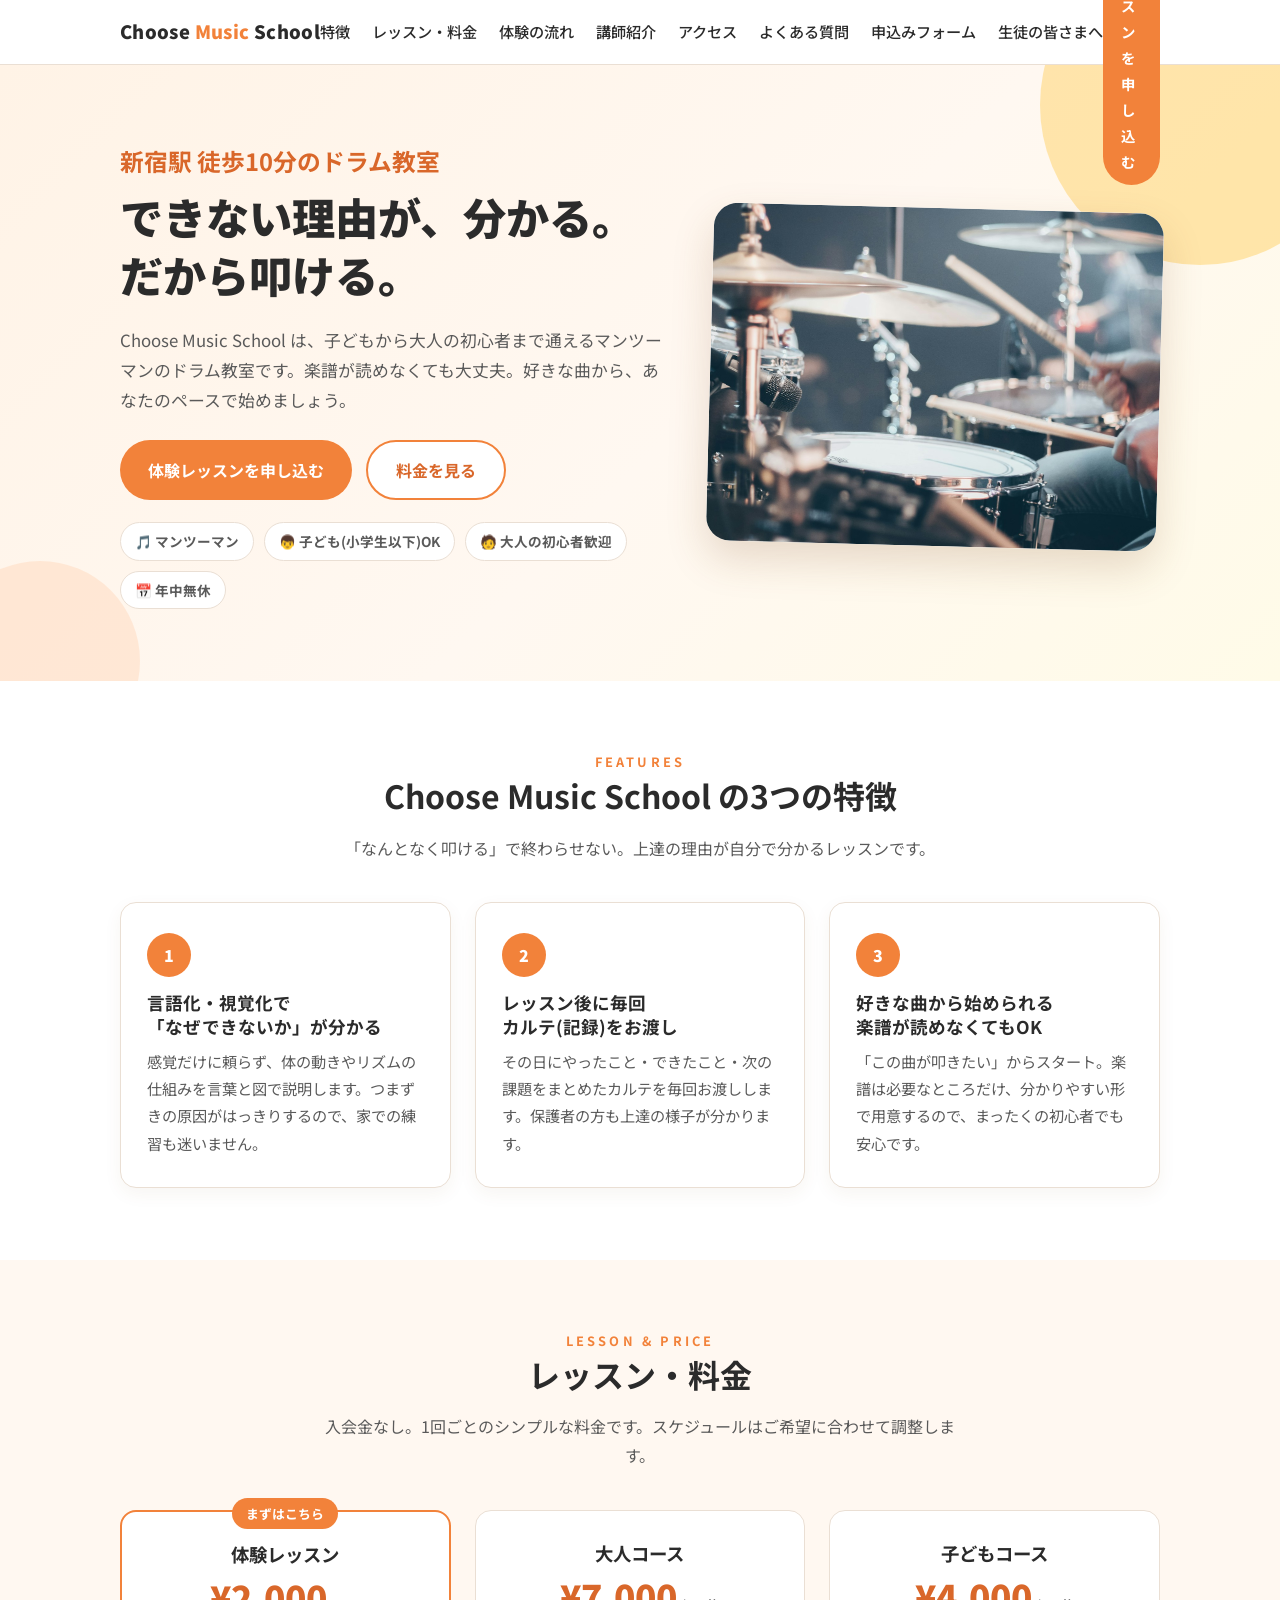
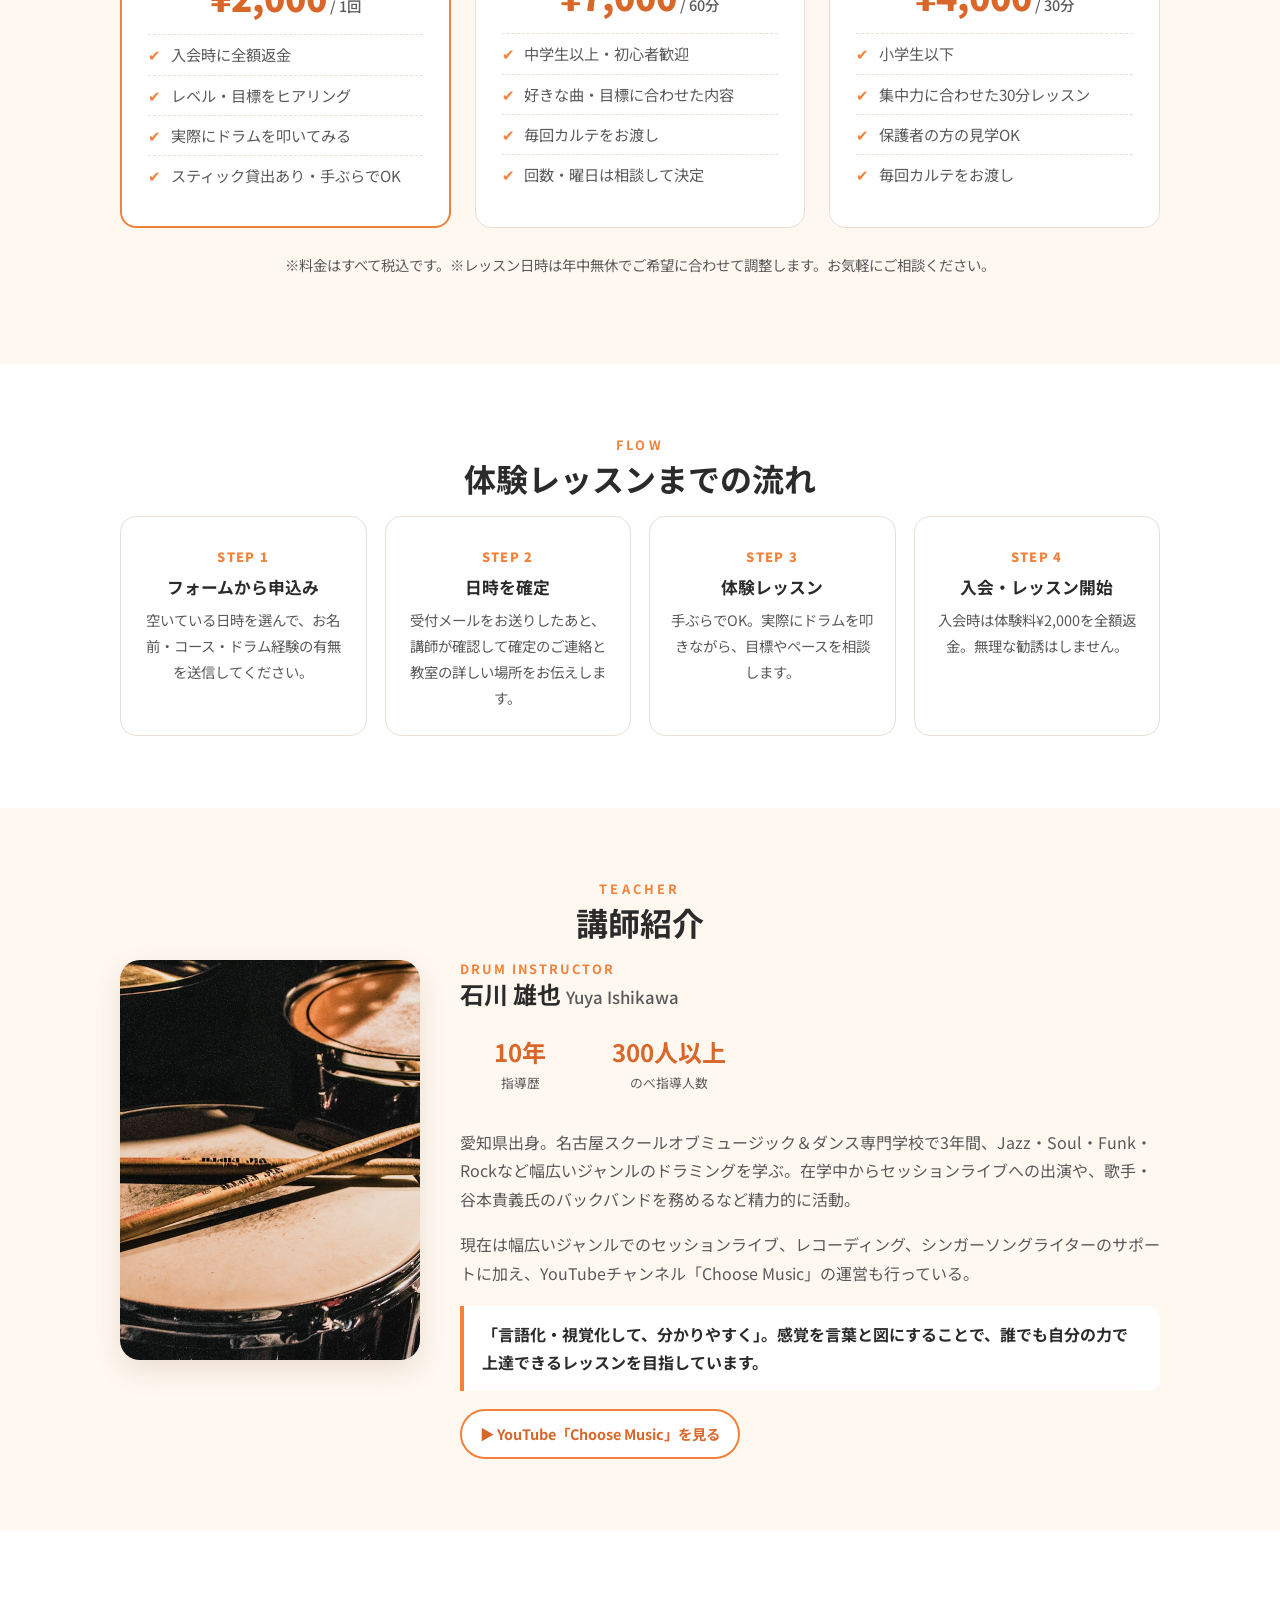
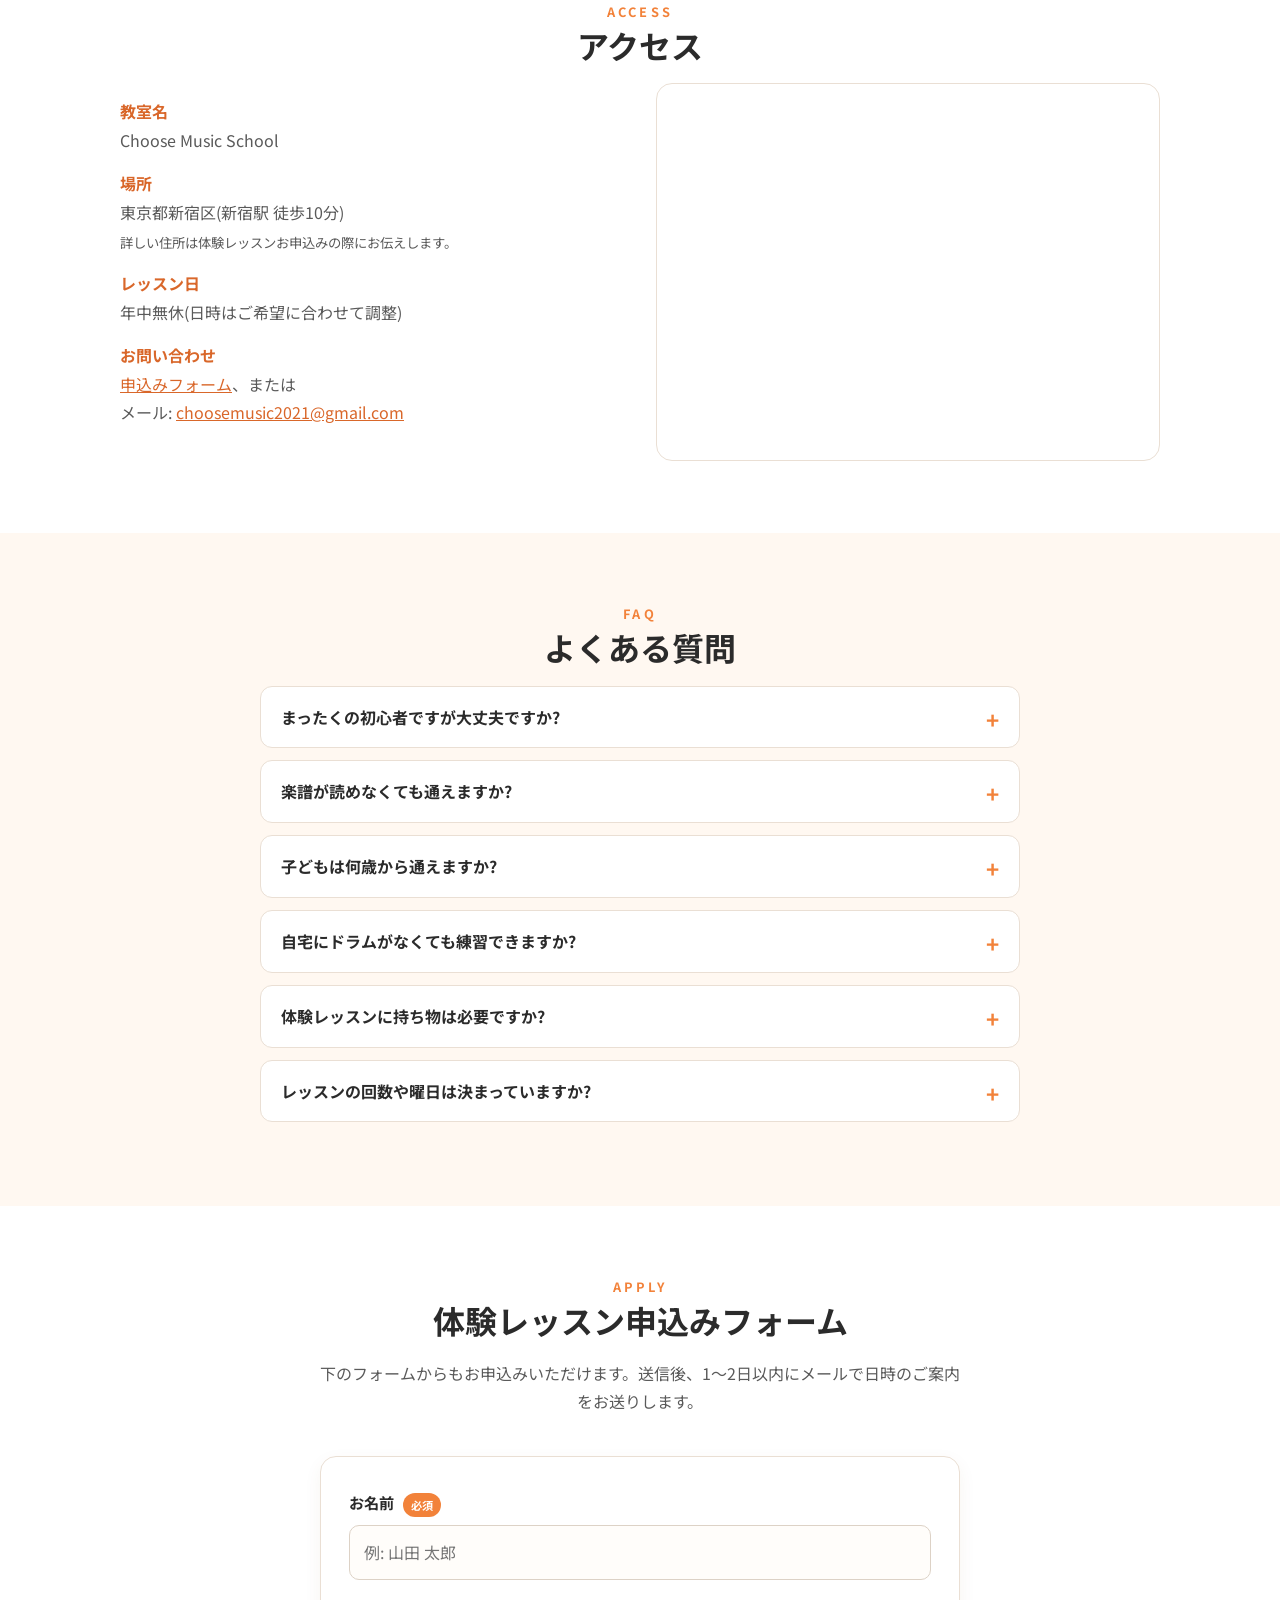
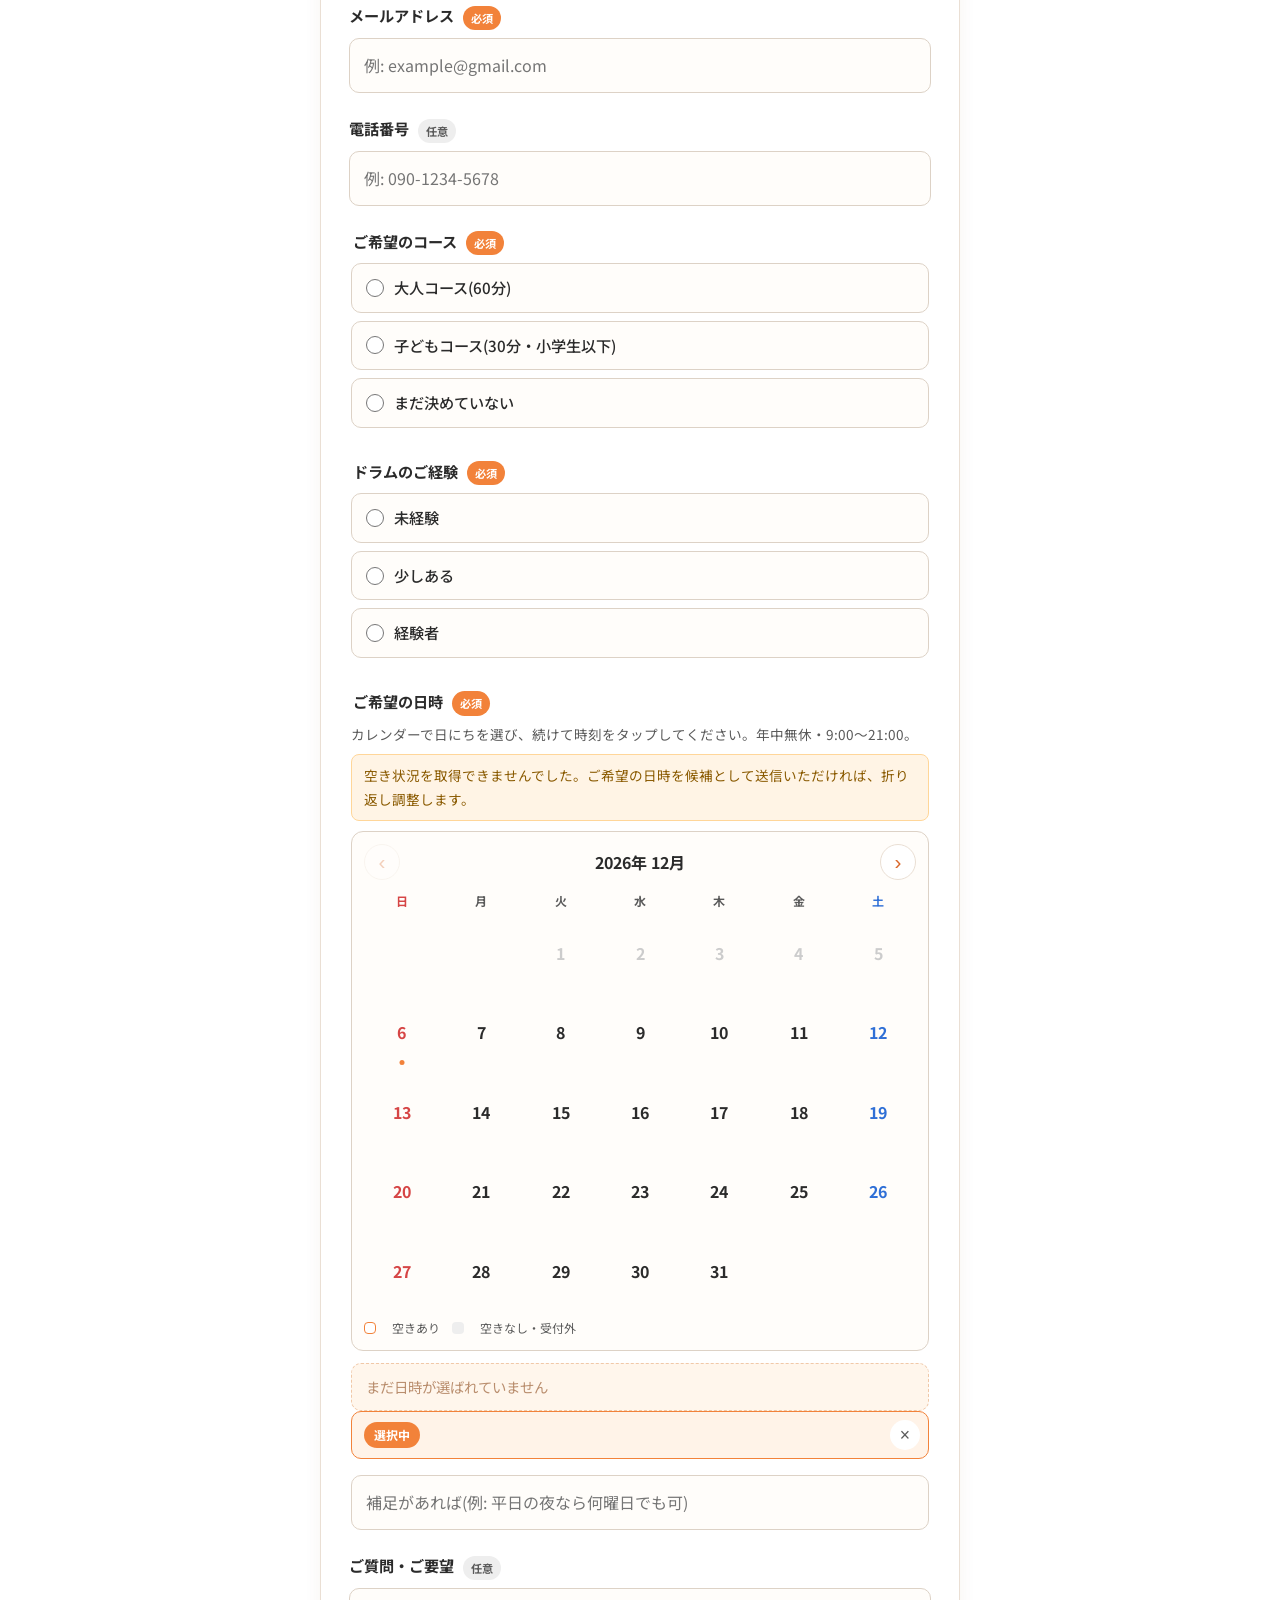
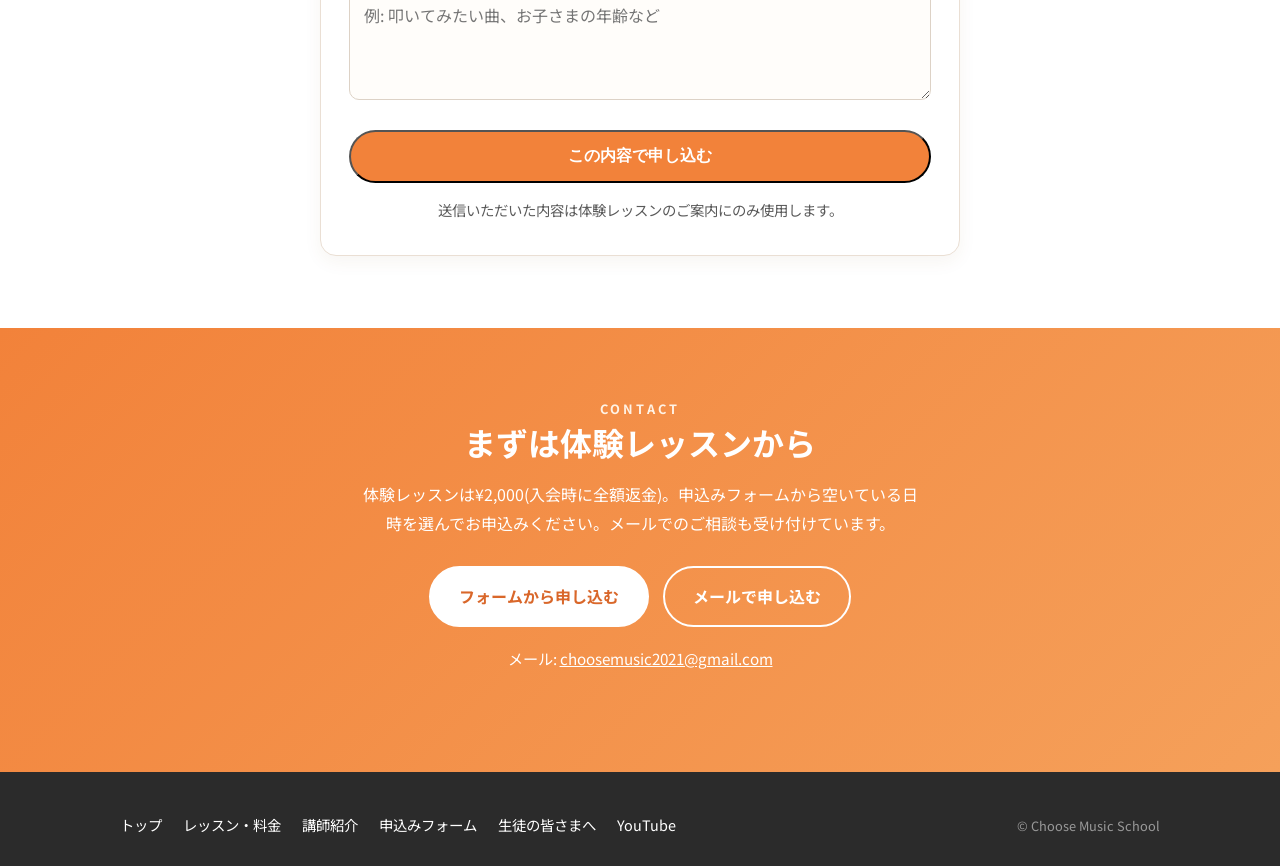
==== commit ace4564a: "LINEでの申込み導線をいったん削除(申込みフォームをメイン導線に) Co-Authored-By: Claude Fable 5.1 <noreply@anthropic.com>" ====
--- a/index.html
+++ b/index.html
@@ -24,12 +24,12 @@
   "areaServed": "新宿区",
   "priceRange": "¥4,000〜¥7,000",
   "founder": {"@type": "Person", "name": "石川雄也"},
-  "sameAs": ["https://www.youtube.com/channel/UCG1T3BbGN_ZMDtW3s9hu6Nw", "https://lin.ee/pqfaRtW"]
+  "sameAs": ["https://www.youtube.com/channel/UCG1T3BbGN_ZMDtW3s9hu6Nw"]
 }
 </script>
 <link rel="preconnect" href="https://fonts.googleapis.com">
 <link href="https://fonts.googleapis.com/css2?family=Noto+Sans+JP:wght@400;500;700;900&display=swap" rel="stylesheet">
-<link rel="stylesheet" href="style.css?v=10">
+<link rel="stylesheet" href="style.css?v=12">
 </head>
 <body>
 
@@ -47,7 +47,7 @@
       <a href="students.html">生徒の皆さまへ</a>
     </nav>
     <div class="header-right">
-    <a class="btn btn-line btn-sm" href="https://lin.ee/pqfaRtW" target="_blank" rel="noopener">LINEで体験申込み</a>
+    <a class="btn btn-orange btn-sm" href="#apply">体験レッスンを申し込む</a>
     <button class="nav-toggle" id="navToggle" aria-label="メニュー">☰</button>
     </div>
   </div>
@@ -65,7 +65,7 @@
       </h1>
       <p>Choose Music School は、子どもから大人の初心者まで通えるマンツーマンのドラム教室です。楽譜が読めなくても大丈夫。好きな曲から、あなたのペースで始めましょう。</p>
       <div class="actions">
-        <a class="btn btn-line" href="https://lin.ee/pqfaRtW" target="_blank" rel="noopener">LINEで体験レッスンを申し込む</a>
+        <a class="btn btn-orange" href="#apply">体験レッスンを申し込む</a>
         <a class="btn btn-outline" href="#price">料金を見る</a>
       </div>
       <div class="badges">
@@ -153,8 +153,8 @@
   <div class="wrap">
     <h2><span class="en">FLOW</span>体験レッスンまでの流れ</h2>
     <div class="steps">
-      <div class="step"><h3>LINE・フォーム・メールで申込み</h3><p>ご希望の日時とお名前、ドラム経験の有無をお送りください。</p></div>
-      <div class="step"><h3>日時を決定</h3><p>ご都合に合わせて日時を調整し、教室の詳しい場所をお伝えします。</p></div>
+      <div class="step"><h3>フォームから申込み</h3><p>空いている日時を選んで、お名前・コース・ドラム経験の有無を送信してください。</p></div>
+      <div class="step"><h3>日時を確定</h3><p>受付メールをお送りしたあと、講師が確認して確定のご連絡と教室の詳しい場所をお伝えします。</p></div>
       <div class="step"><h3>体験レッスン</h3><p>手ぶらでOK。実際にドラムを叩きながら、目標やペースを相談します。</p></div>
       <div class="step"><h3>入会・レッスン開始</h3><p>入会時は体験料¥2,000を全額返金。無理な勧誘はしません。</p></div>
     </div>
@@ -196,7 +196,7 @@
           <dt>レッスン日</dt><dd>年中無休(日時はご希望に合わせて調整)</dd>
           <dt>お問い合わせ</dt>
           <dd>
-            LINE: <a href="https://lin.ee/pqfaRtW" target="_blank" rel="noopener">友だち追加はこちら</a><br>
+            <a href="#apply">申込みフォーム</a>、または<br>
             メール: <a href="mailto:choosemusic2021@gmail.com">choosemusic2021@gmail.com</a>
           </dd>
         </dl>
@@ -290,7 +290,7 @@
     <div class="apply-done" id="applyDone" hidden>
       <div class="icon">✅</div>
       <h3>お申込みありがとうございます</h3>
-      <p id="doneText">内容を受け付けました。1〜2日以内にメールで日時のご案内をお送りします。<br>お急ぎの場合は <a href="https://lin.ee/pqfaRtW" target="_blank" rel="noopener">LINE</a> からもご連絡いただけます。</p>
+      <p id="doneText">内容を受け付けました。1〜2日以内にメールで日時のご案内をお送りします。<br>お急ぎの場合は <a href="mailto:choosemusic2021@gmail.com">メール</a> でもご連絡いただけます。</p>
     </div>
     <iframe name="apply_iframe" id="apply_iframe" style="display:none" title="送信処理用"></iframe>
   </div>
@@ -300,10 +300,9 @@
 <section class="cta" id="contact">
   <div class="wrap">
     <h2><span class="en">CONTACT</span>まずは体験レッスンから</h2>
-    <p>体験レッスンは¥2,000(入会時に全額返金)。LINEからお気軽にご連絡ください。ご希望の日時・お名前・ドラム経験の有無をお送りいただければ、折り返しご案内します。</p>
+    <p>体験レッスンは¥2,000(入会時に全額返金)。申込みフォームから空いている日時を選んでお申込みください。メールでのご相談も受け付けています。</p>
     <div class="actions">
-      <a class="btn btn-outline" href="https://lin.ee/pqfaRtW" target="_blank" rel="noopener" style="background:#06c755;border-color:#06c755">LINEで体験レッスンを申し込む</a>
-      <a class="btn btn-outline" href="#apply">フォームから申し込む</a>
+      <a class="btn btn-outline" href="#apply" style="background:#fff;color:var(--orange-dark)">フォームから申し込む</a>
       <a class="btn btn-outline" href="mailto:choosemusic2021@gmail.com?subject=%E4%BD%93%E9%A8%93%E3%83%AC%E3%83%83%E3%82%B9%E3%83%B3%E7%94%B3%E8%BE%BC%E3%81%BF">メールで申し込む</a>
     </div>
     <p class="mail">メール: <a href="mailto:choosemusic2021@gmail.com">choosemusic2021@gmail.com</a></p>
@@ -326,7 +325,7 @@
   </div>
 </footer>
 
-<a class="btn btn-line float-line" href="https://lin.ee/pqfaRtW" target="_blank" rel="noopener">LINEで体験申込み</a>
+<a class="btn btn-orange float-line" href="#apply">体験レッスンを申し込む</a>
 
 <script>
   const t = document.getElementById('navToggle'), n = document.getElementById('nav');
@@ -424,15 +423,15 @@
     // ---- 空き状況の取得
     function setStatus(msg, kind){ apiStatus.hidden = !msg; apiStatus.textContent = msg || ''; apiStatus.className = 'api-status ' + (kind || ''); }
     if (BOOKING_API_URL) {
-      setStatus('空き状況を読み込んでいます…', 'loading');
+      setStatus('空き状況を読み込んでいます…(数秒かかることがあります)', 'loading'); document.getElementById('cal').classList.add('is-loading');
       fetch(BOOKING_API_URL, { method: 'GET', redirect: 'follow' }).then(r => r.json()).then(j => {
         if (!j.ok) throw new Error(j.error || 'ng');
         busy = j.busy || []; Object.assign(cfg, j.config || {}); if (j.config && j.config.durations) Object.assign(DUR, j.config.durations);
         maxDay = new Date(today); maxDay.setDate(maxDay.getDate() + cfg.rangeDays);
-        apiOk = true; setStatus('', ''); renderCal(); renderSlots(); renderPicked();
+        apiOk = true; setStatus('', ''); document.getElementById('cal').classList.remove('is-loading'); renderCal(); renderSlots(); renderPicked();
         document.getElementById('dtHint').textContent = '講師のカレンダーと連動した空き枠です。日にちを選び、開始時刻をタップしてください(前日まで受付・9:00〜21:00)。';
       }).catch(() => {
-        apiOk = false; setStatus('空き状況を取得できませんでした。ご希望の日時を候補として送信いただければ、折り返し調整します。', 'warn'); renderCal(); renderSlots();
+        apiOk = false; setStatus('空き状況を取得できませんでした。ご希望の日時を候補として送信いただければ、折り返し調整します。', 'warn'); document.getElementById('cal').classList.remove('is-loading'); renderCal(); renderSlots();
       });
     }
 
@@ -463,11 +462,11 @@
       fetch(BOOKING_API_URL, { method: 'POST', redirect: 'follow', headers: { 'Content-Type': 'text/plain;charset=utf-8' }, body: JSON.stringify(payload) })
         .then(r => r.json()).then(j => {
           if (j.ok) {
-            doneText.innerHTML = '<b>'+(j.when || whenText)+'</b> で仮予約を承りました。ご入力のメールアドレスに受付メールをお送りしています。<br>講師が確認のうえ、1〜2日以内に確定のご連絡をします。お急ぎの場合は <a href="https://lin.ee/pqfaRtW" target="_blank" rel="noopener">LINE</a> からもどうぞ。';
+            doneText.innerHTML = '<b>'+(j.when || whenText)+'</b> で仮予約を承りました。ご入力のメールアドレスに受付メールをお送りしています。<br>講師が確認のうえ、1〜2日以内に確定のご連絡をします。ご不明点は <a href="mailto:choosemusic2021@gmail.com">メール</a> でお気軽にどうぞ。';
             form.hidden = true; done.hidden = false; done.scrollIntoView({behavior:'smooth', block:'center'});
           } else {
             const msg = { slot_taken: '申し訳ありません、その時間はたった今埋まってしまいました。別の時間をお選びください。', too_soon: '直前のお時間は受け付けできません。翌日以降をお選びください。',
-                          outside_hours: '受付時間外です。9:00〜21:00の間でお選びください。', bad_email: 'メールアドレスの形式をご確認ください。' }[j.error] || '送信に失敗しました。時間をおいて再度お試しいただくか、LINEからご連絡ください。';
+                          outside_hours: '受付時間外です。9:00〜21:00の間でお選びください。', bad_email: 'メールアドレスの形式をご確認ください。' }[j.error] || '送信に失敗しました。時間をおいて再度お試しいただくか、メールでご連絡ください。';
             err.textContent = msg; err.hidden = false; btn.disabled = false; btn.textContent = 'この内容で申し込む';
             if (j.error === 'slot_taken') { picked = null; renderPicked(); fetch(BOOKING_API_URL).then(r=>r.json()).then(k=>{ if(k.ok){ busy = k.busy||[]; renderCal(); renderSlots(); } }); }
           }
--- a/style.css
+++ b/style.css
@@ -294,3 +294,6 @@
 .api-status { margin: -4px 0 10px; font-size: .85rem; padding: 8px 12px; border-radius: 8px; }
 .api-status.loading { background: #f3f3f3; color: var(--ink-soft); }
 .api-status.warn { background: #fff4e5; color: #8a5a00; border: 1px solid #ffd699; }
+.cal.is-loading { position: relative; pointer-events: none; }
+.cal.is-loading .cal-grid, .cal.is-loading .cal-head, .cal.is-loading .cal-legend { opacity: .35; filter: grayscale(1); }
+.cal.is-loading::after { content: "空き状況を読み込み中…"; position: absolute; inset: 0; display: grid; place-items: center; font-weight: 700; color: var(--orange-dark); }
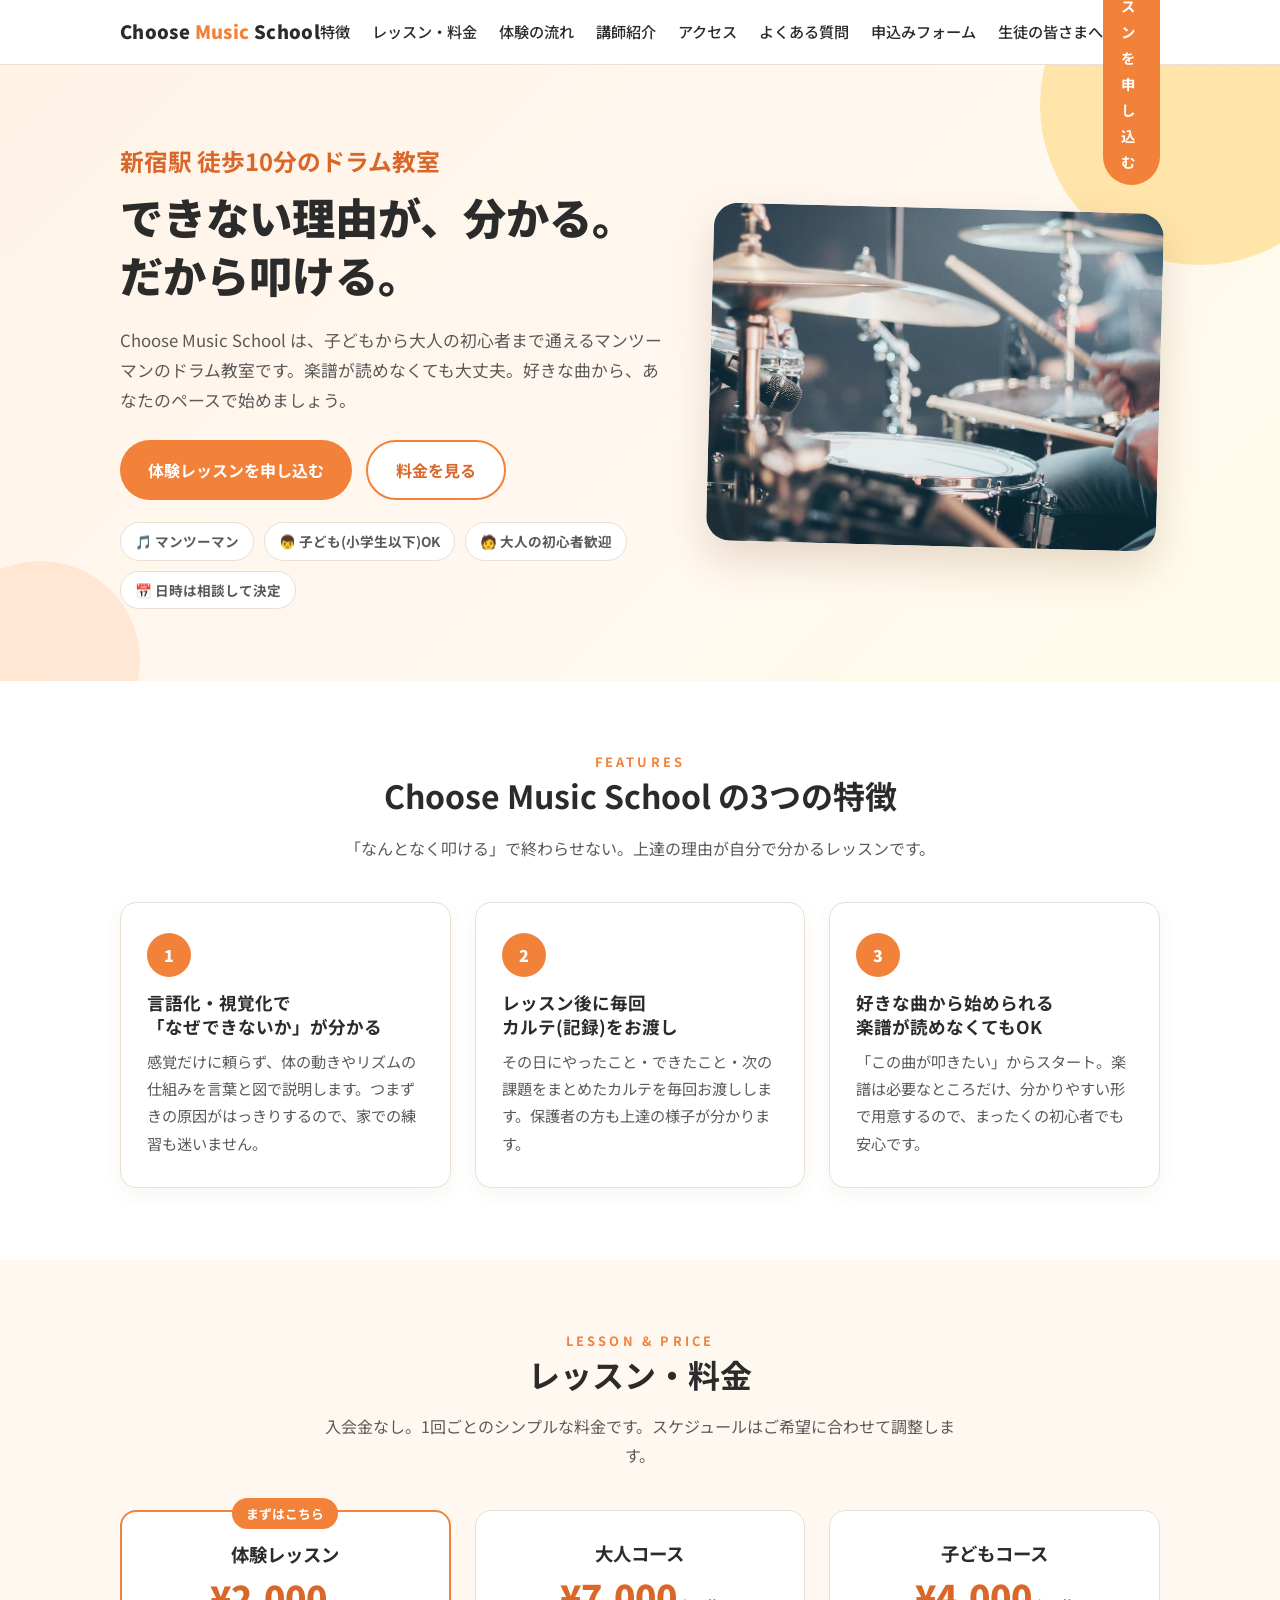
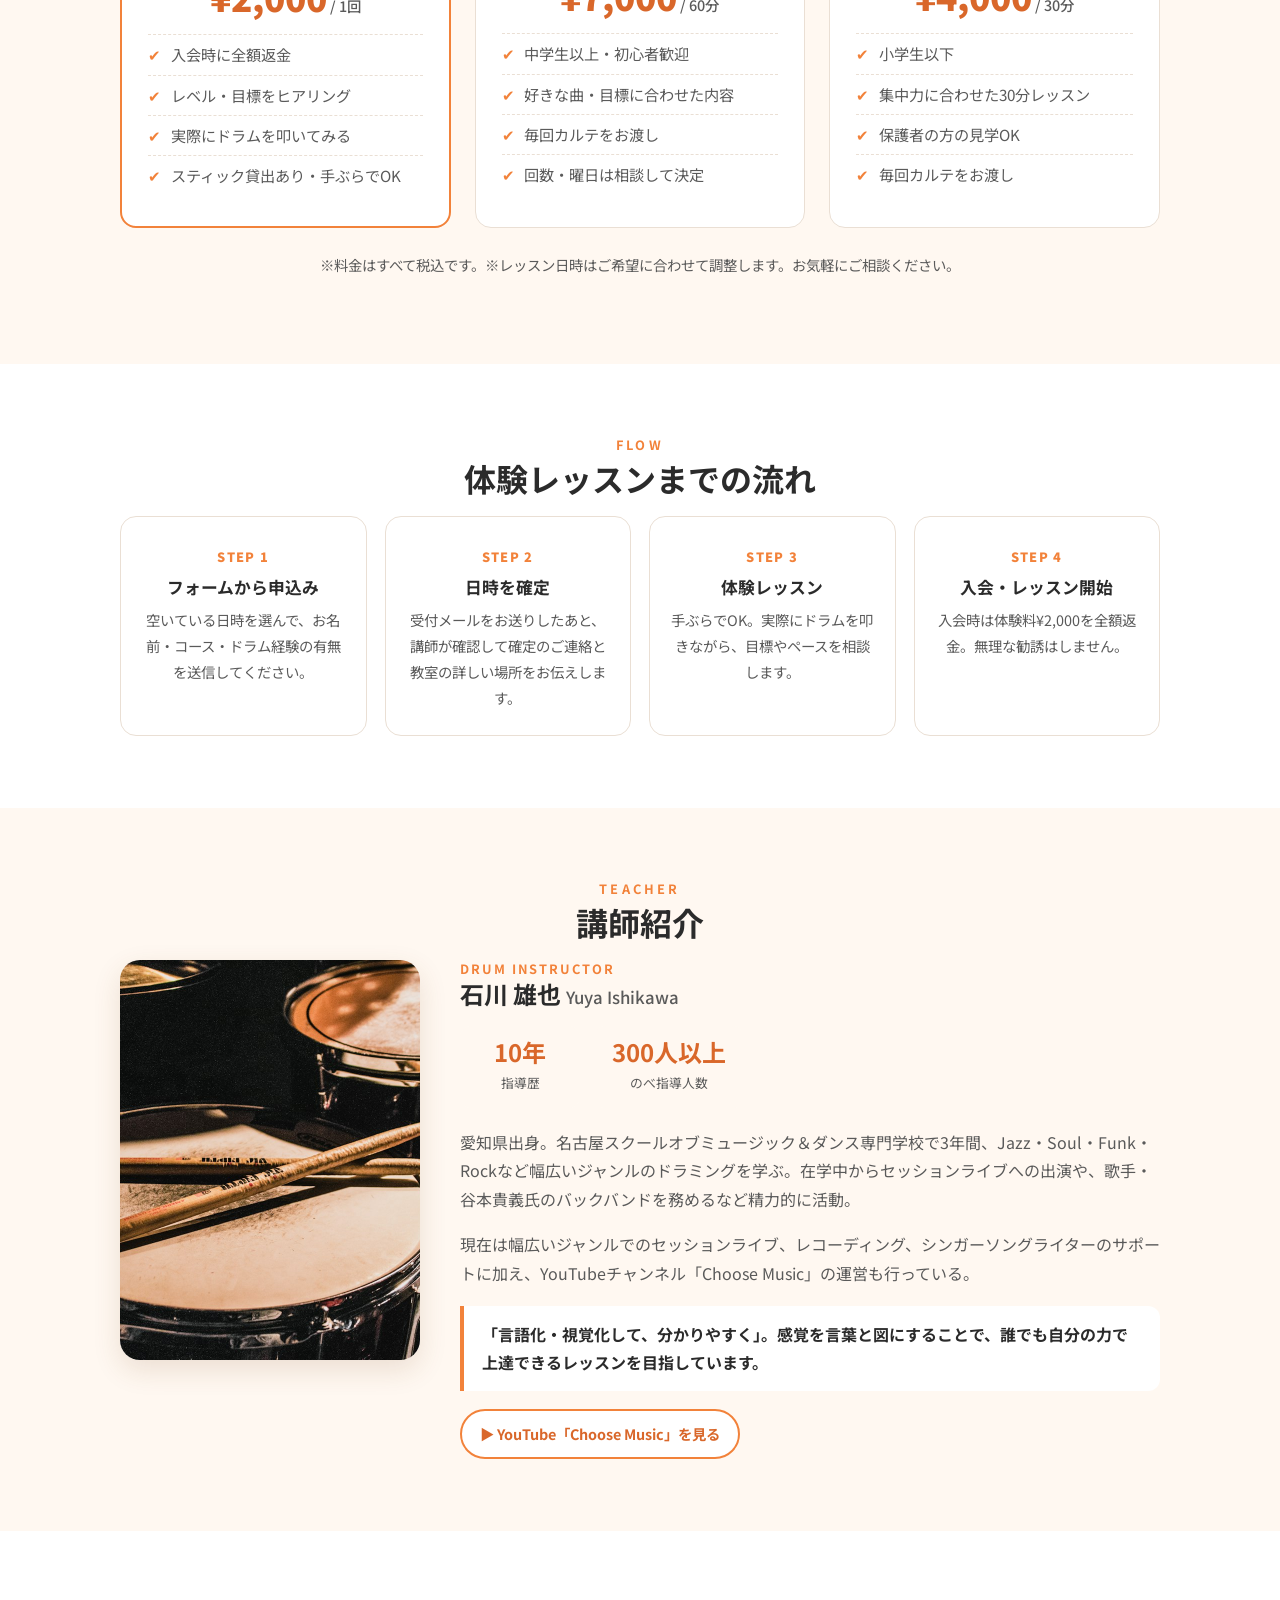
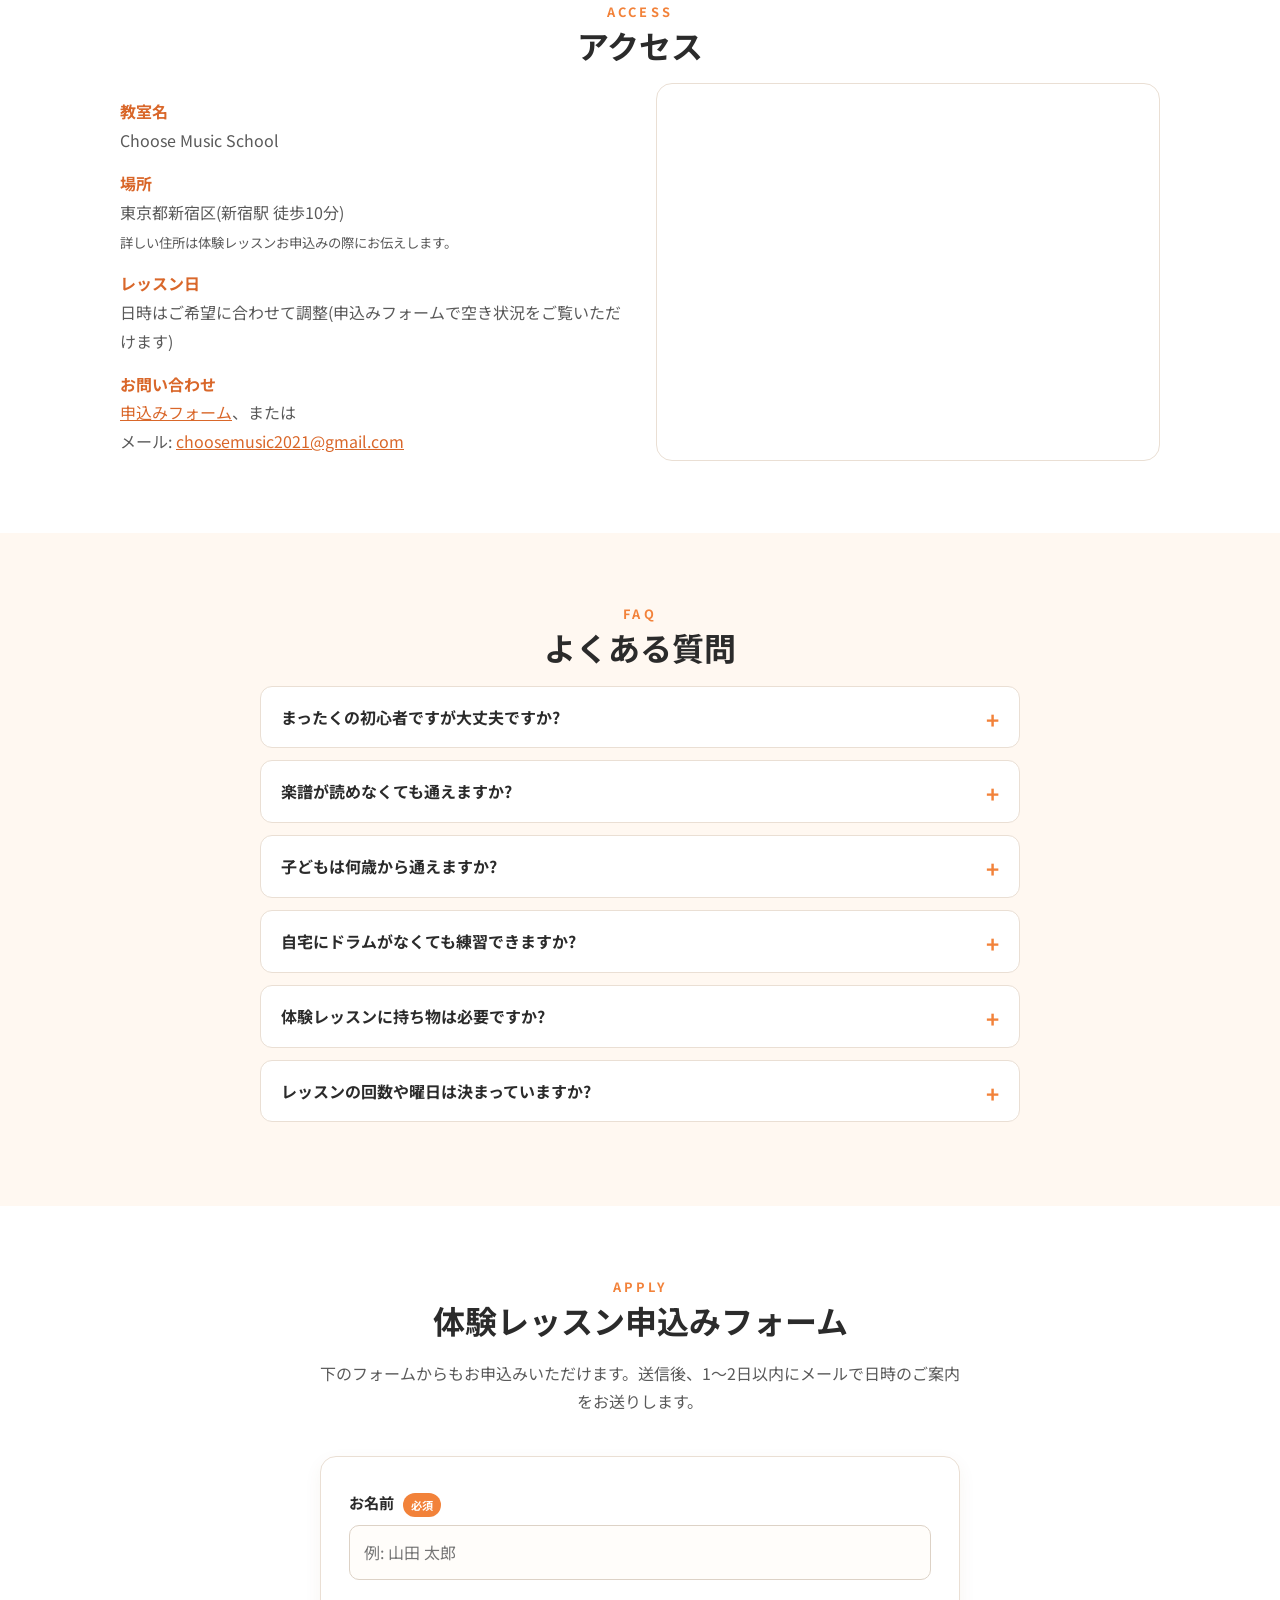
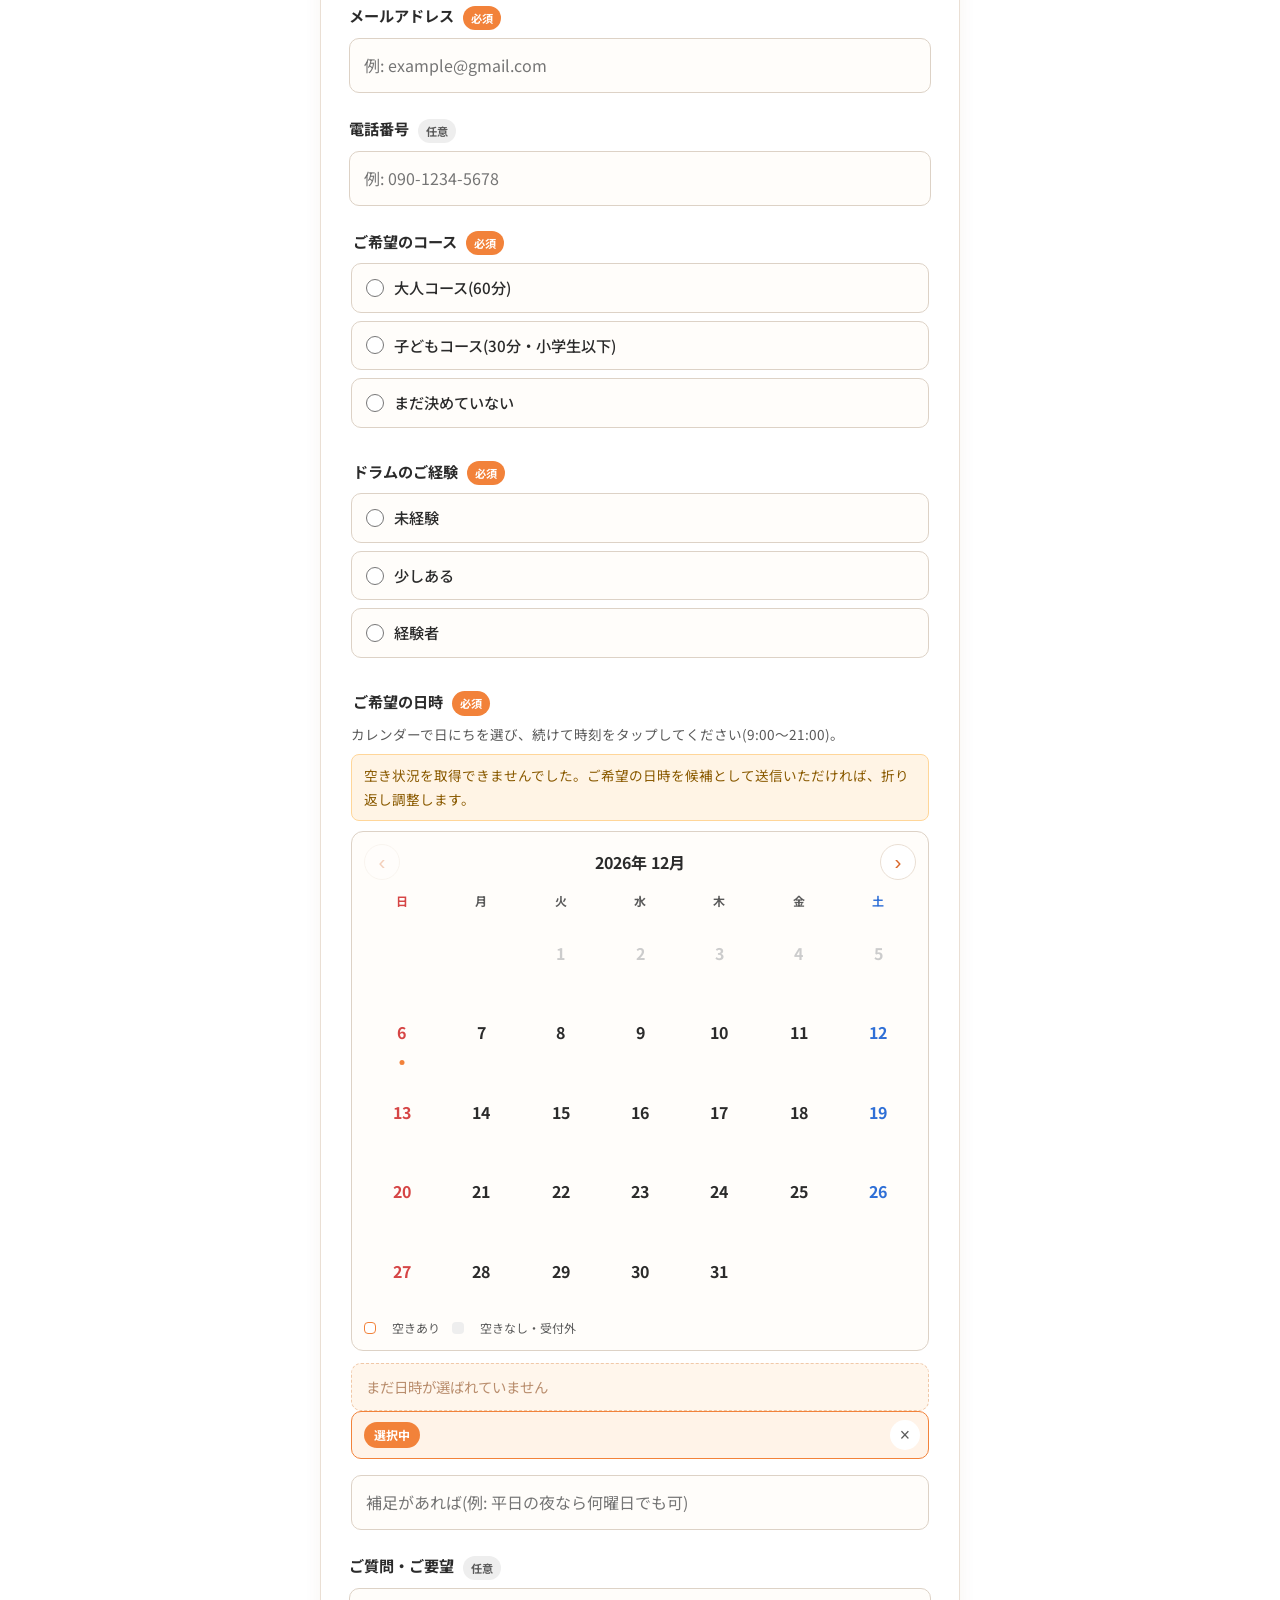
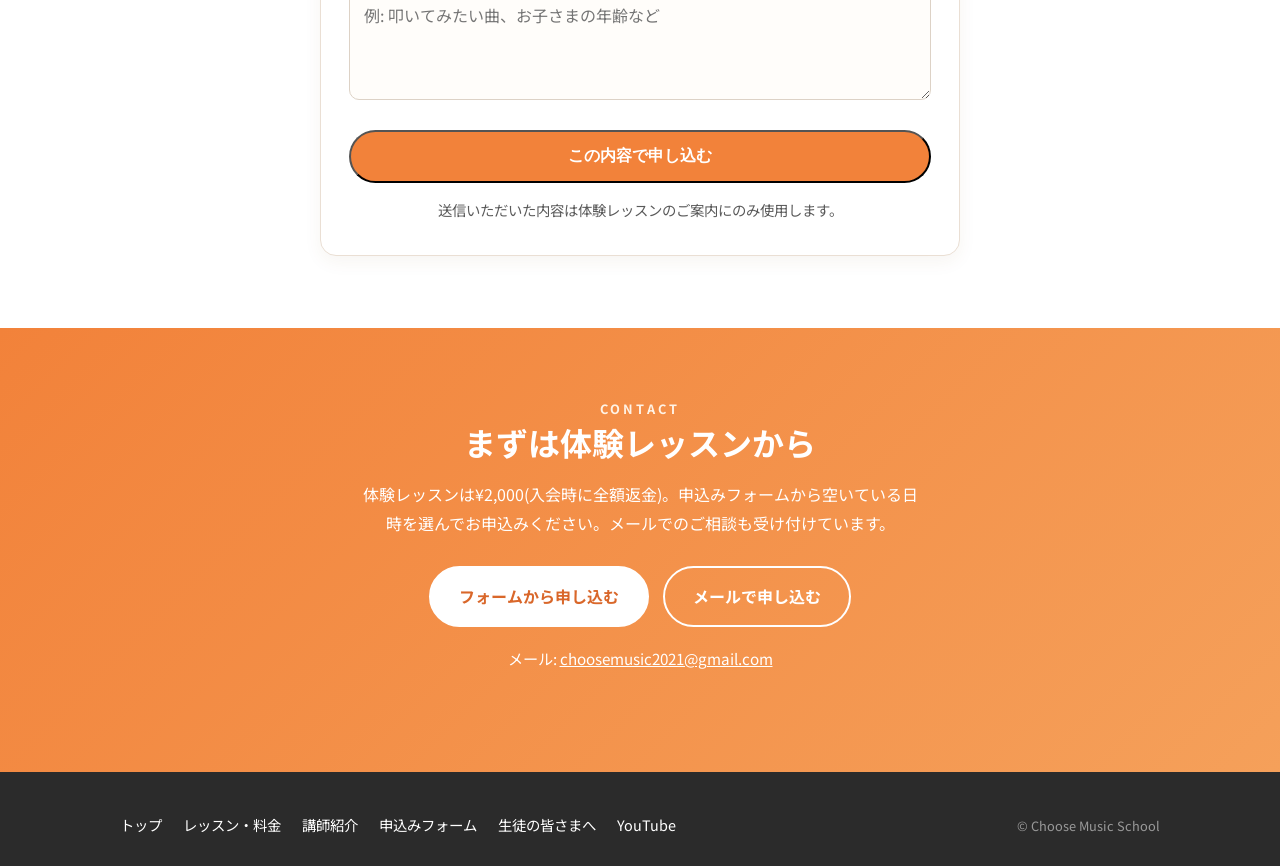
==== commit 56760d58: "「年中無休」の表記を削除 Co-Authored-By: Claude Fable 5.1 <noreply@anthropic.com>" ====
--- a/index.html
+++ b/index.html
@@ -72,7 +72,7 @@
         <span class="badge">🎵 マンツーマン</span>
         <span class="badge">👦 子ども(小学生以下)OK</span>
         <span class="badge">🧑 大人の初心者歓迎</span>
-        <span class="badge">📅 年中無休</span>
+        <span class="badge">📅 日時は相談して決定</span>
       </div>
     </div>
     <div class="hero-visual">
@@ -144,7 +144,7 @@
         </ul>
       </div>
     </div>
-    <p class="note">※料金はすべて税込です。※レッスン日時は年中無休でご希望に合わせて調整します。お気軽にご相談ください。</p>
+    <p class="note">※料金はすべて税込です。※レッスン日時はご希望に合わせて調整します。お気軽にご相談ください。</p>
   </div>
 </section>
 
@@ -193,7 +193,7 @@
         <dl>
           <dt>教室名</dt><dd>Choose Music School</dd>
           <dt>場所</dt><dd>東京都新宿区(新宿駅 徒歩10分)<br><small>詳しい住所は体験レッスンお申込みの際にお伝えします。</small></dd>
-          <dt>レッスン日</dt><dd>年中無休(日時はご希望に合わせて調整)</dd>
+          <dt>レッスン日</dt><dd>日時はご希望に合わせて調整(申込みフォームで空き状況をご覧いただけます)</dd>
           <dt>お問い合わせ</dt>
           <dd>
             <a href="#apply">申込みフォーム</a>、または<br>
@@ -218,7 +218,7 @@
       <details><summary>子どもは何歳から通えますか?</summary><p>小学生以下のお子さま向けに30分コースをご用意しています。年齢や体格に合わせて内容を調整しますので、まずはご相談ください。</p></details>
       <details><summary>自宅にドラムがなくても練習できますか?</summary><p>できます。練習パッドやスティックだけでできる練習法もレッスンでお伝えします。毎回お渡しするカルテに、家での練習内容も書いてあります。</p></details>
       <details><summary>体験レッスンに持ち物は必要ですか?</summary><p>手ぶらでOKです。スティックは貸出があります。動きやすい服装でお越しください。</p></details>
-      <details><summary>レッスンの回数や曜日は決まっていますか?</summary><p>決まっていません。年中無休ですので、ご希望の頻度・曜日・時間帯をご相談のうえ決めていきます。</p></details>
+      <details><summary>レッスンの回数や曜日は決まっていますか?</summary><p>決まっていません。ご希望の頻度・曜日・時間帯をご相談のうえ決めていきます。</p></details>
     </div>
   </div>
 </section>
@@ -255,7 +255,7 @@
       </fieldset>
       <fieldset class="field dt-field">
         <legend>ご希望の日時 <span class="req">必須</span></legend>
-        <p class="hint" id="dtHint">カレンダーで日にちを選び、続けて時刻をタップしてください。年中無休・9:00〜21:00。</p>
+        <p class="hint" id="dtHint">カレンダーで日にちを選び、続けて時刻をタップしてください(9:00〜21:00)。</p>
         <p class="api-status" id="apiStatus" hidden></p>
         <div class="cal" id="cal">
           <div class="cal-head">
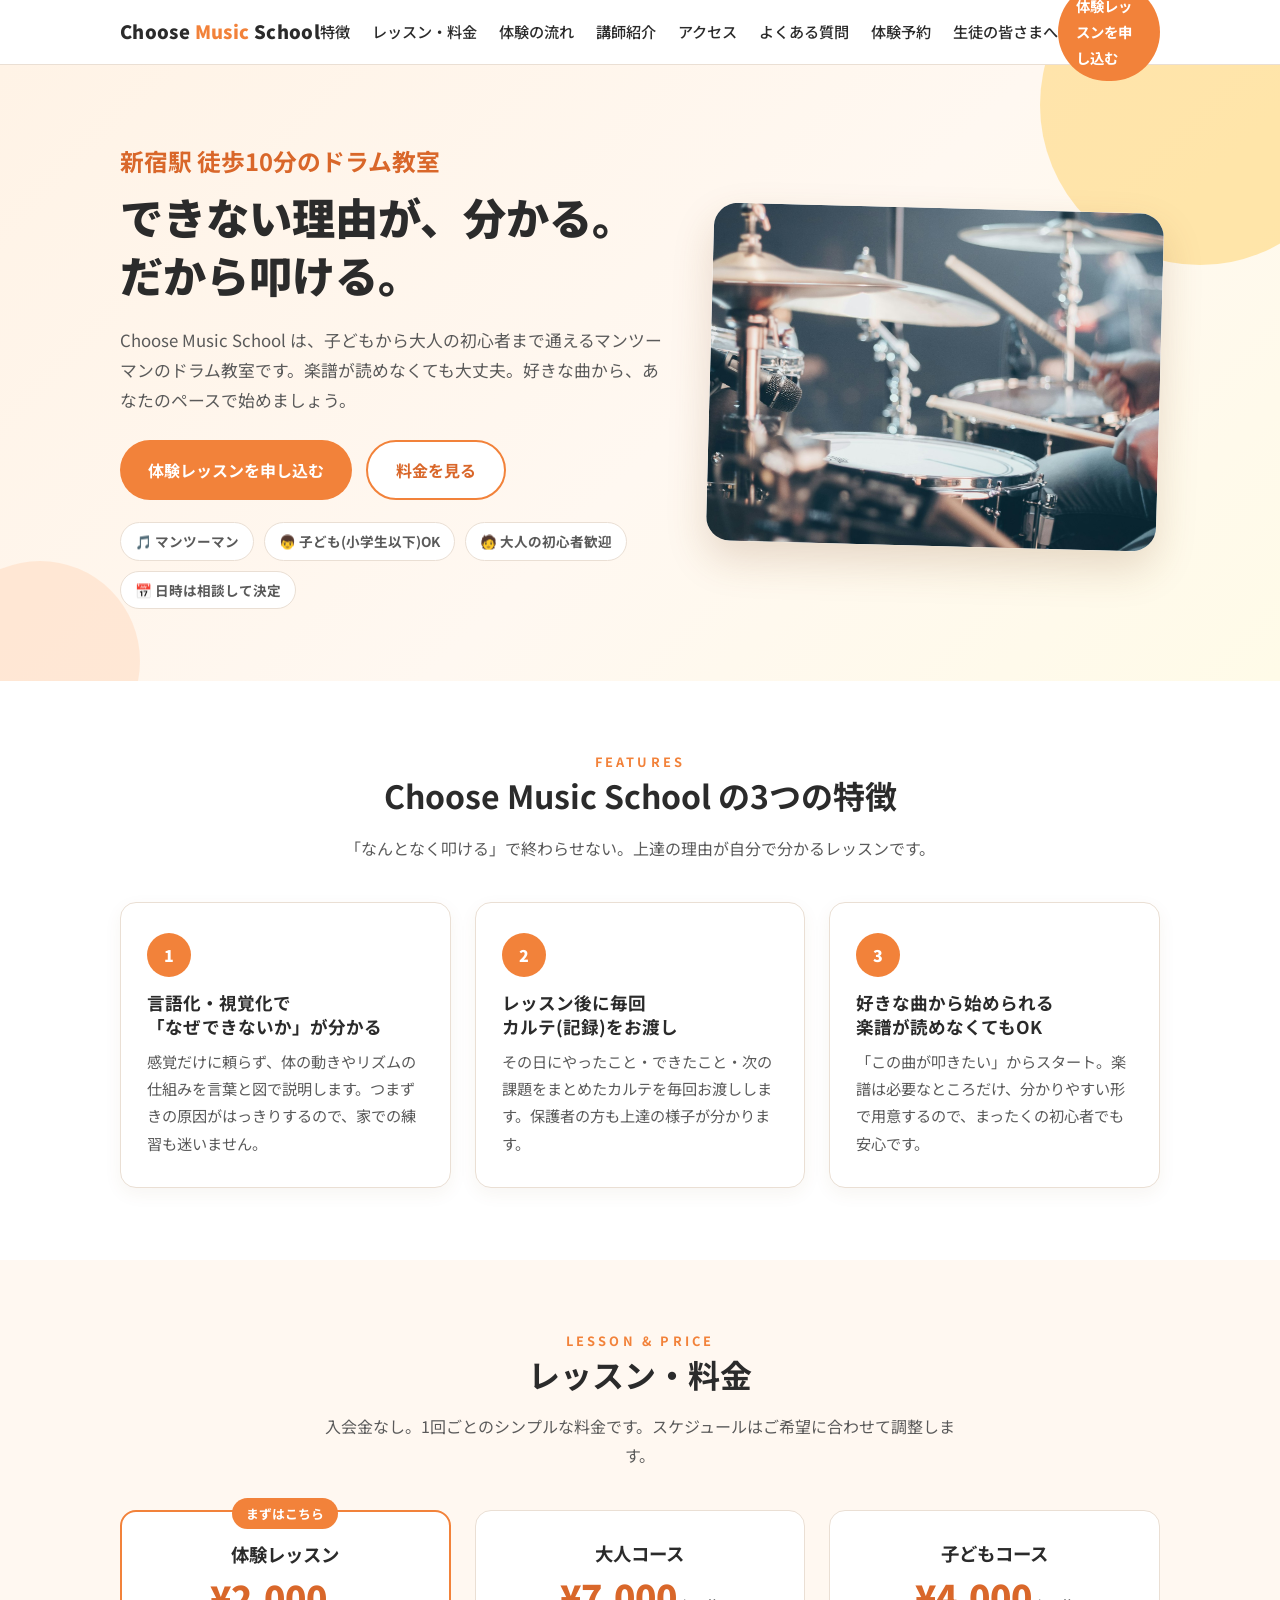
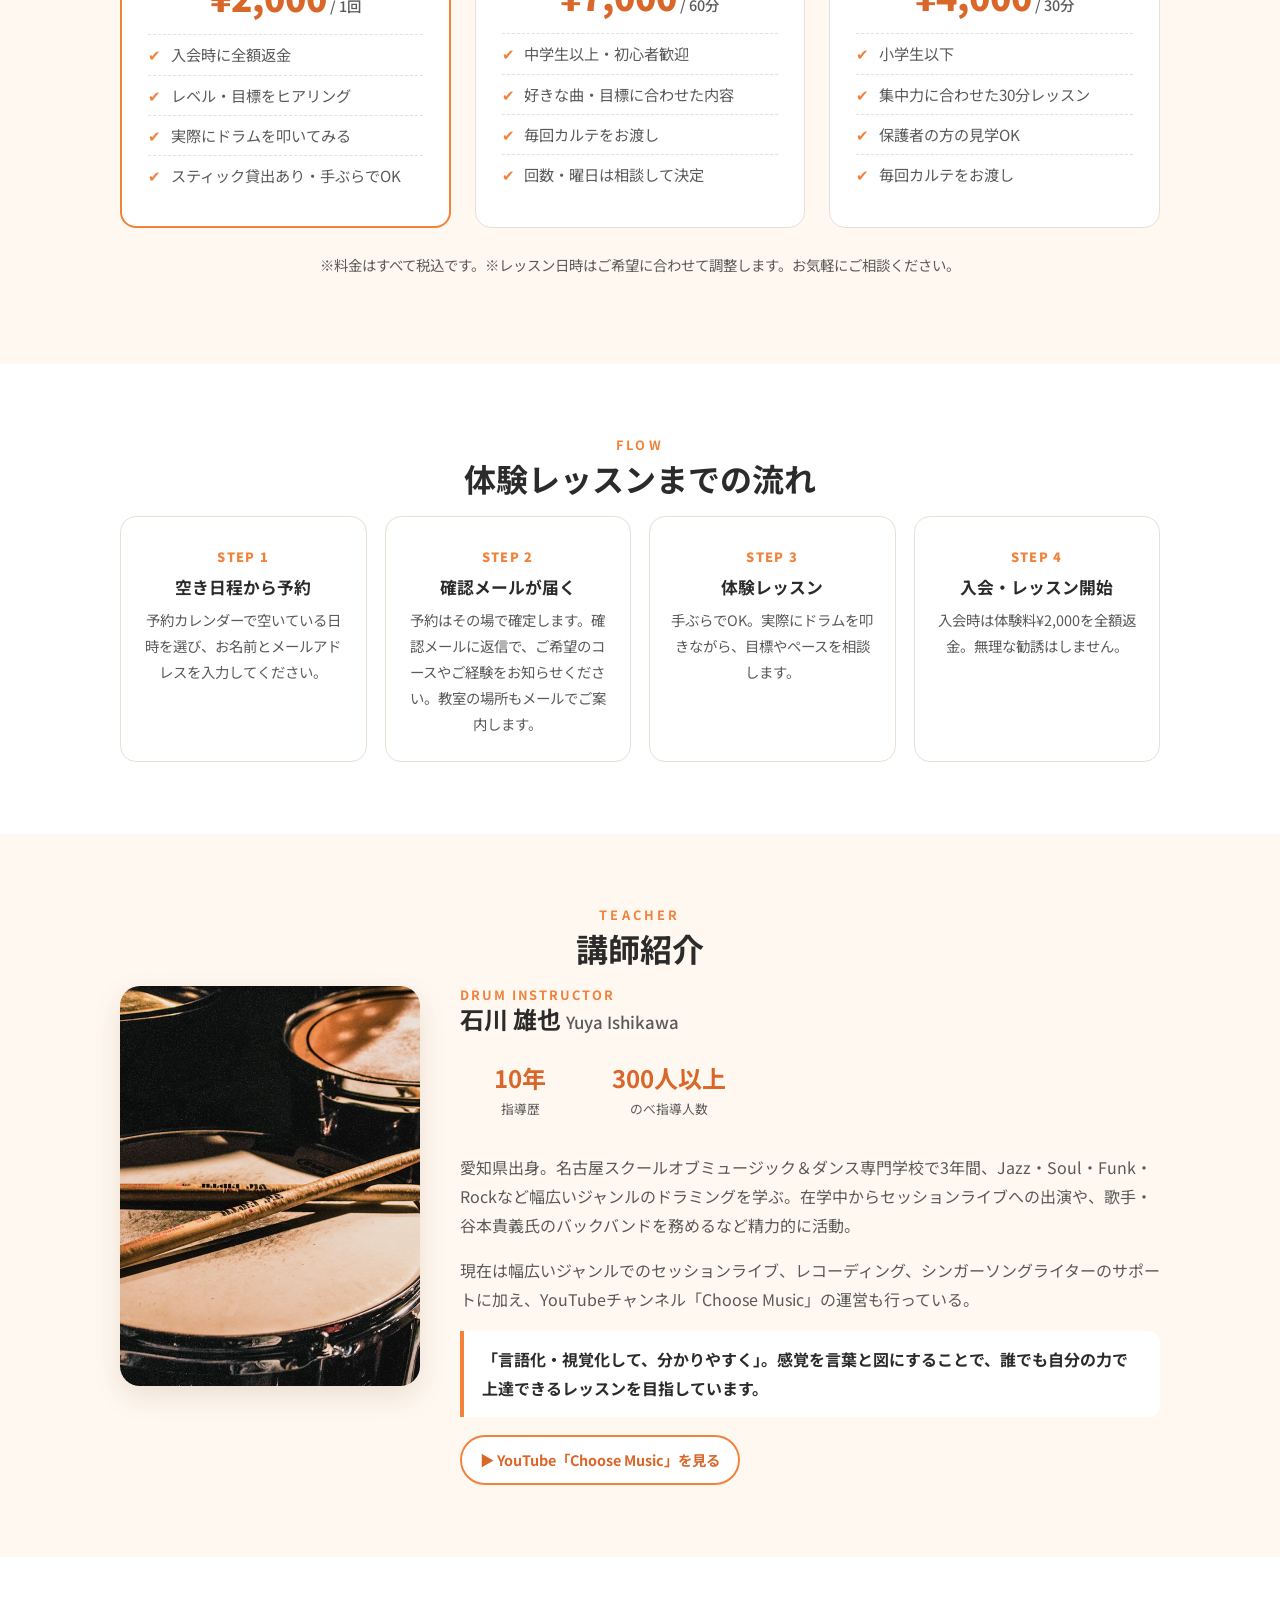
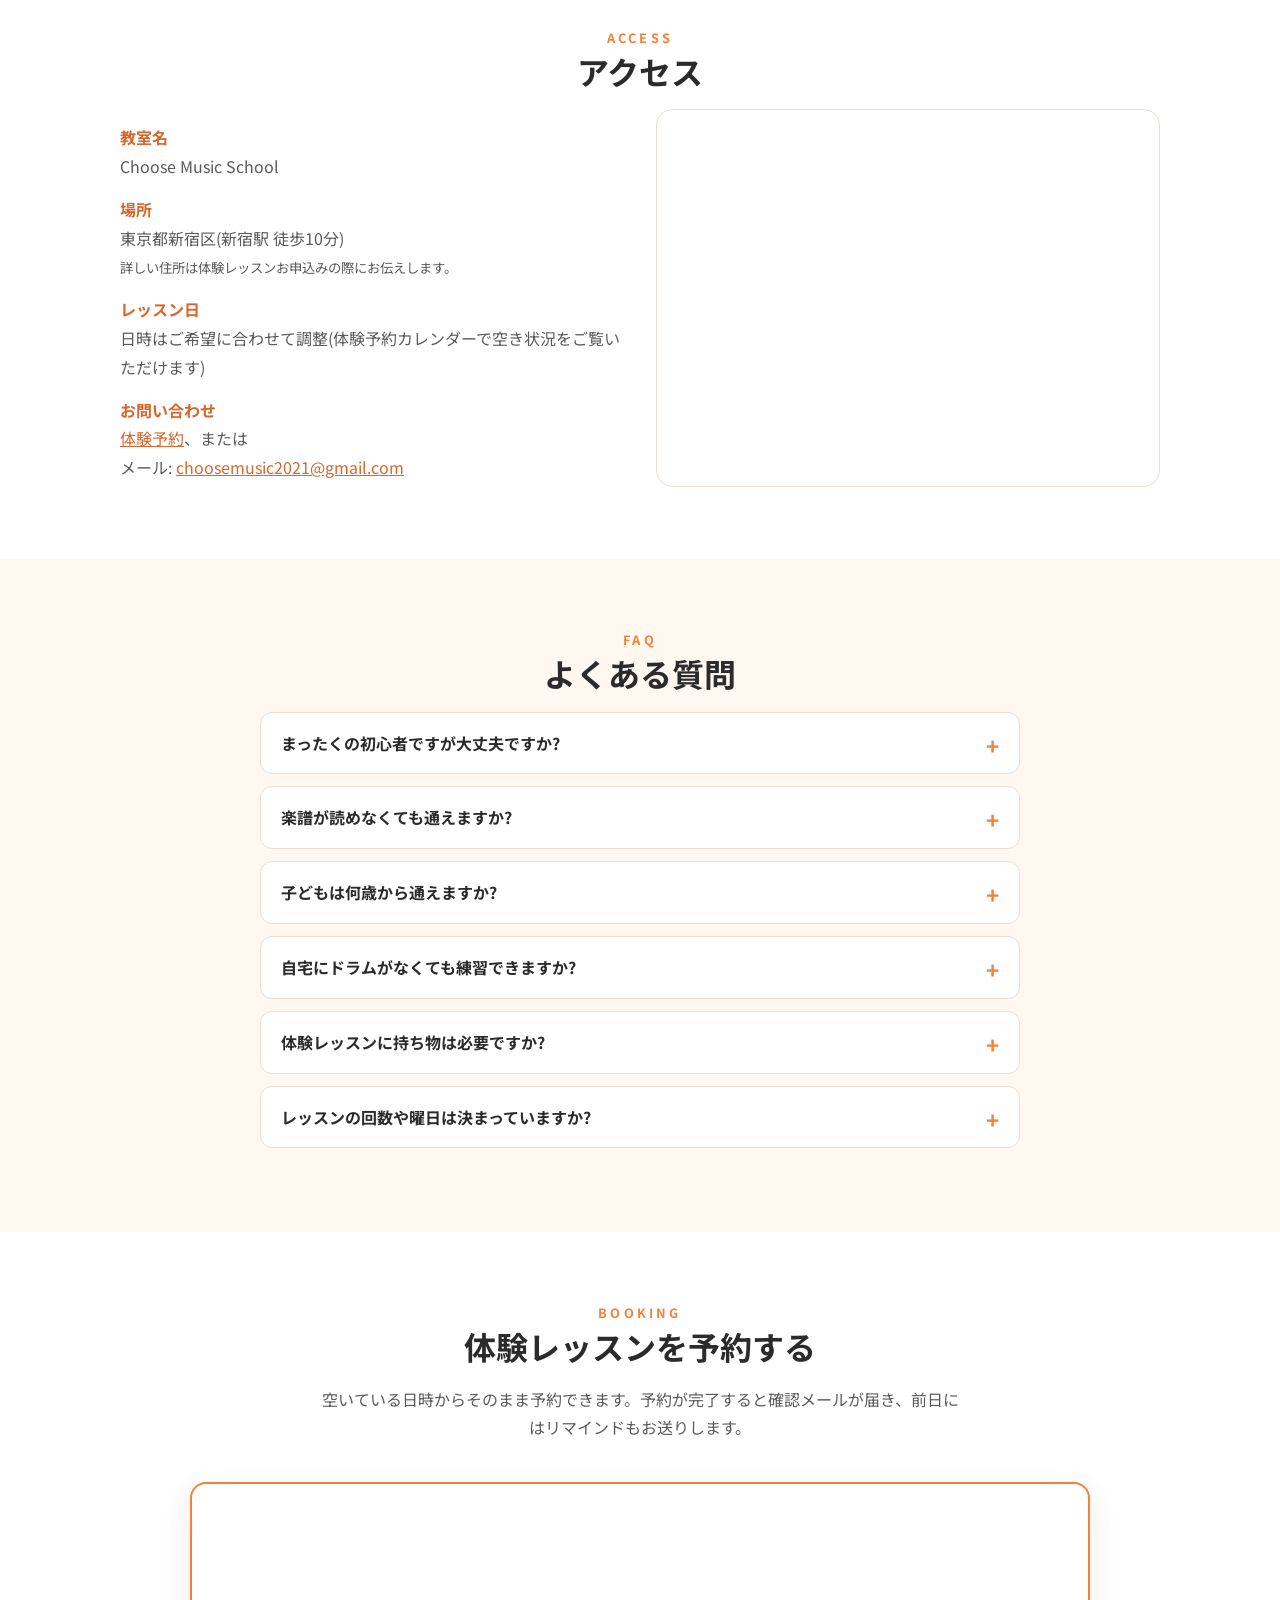
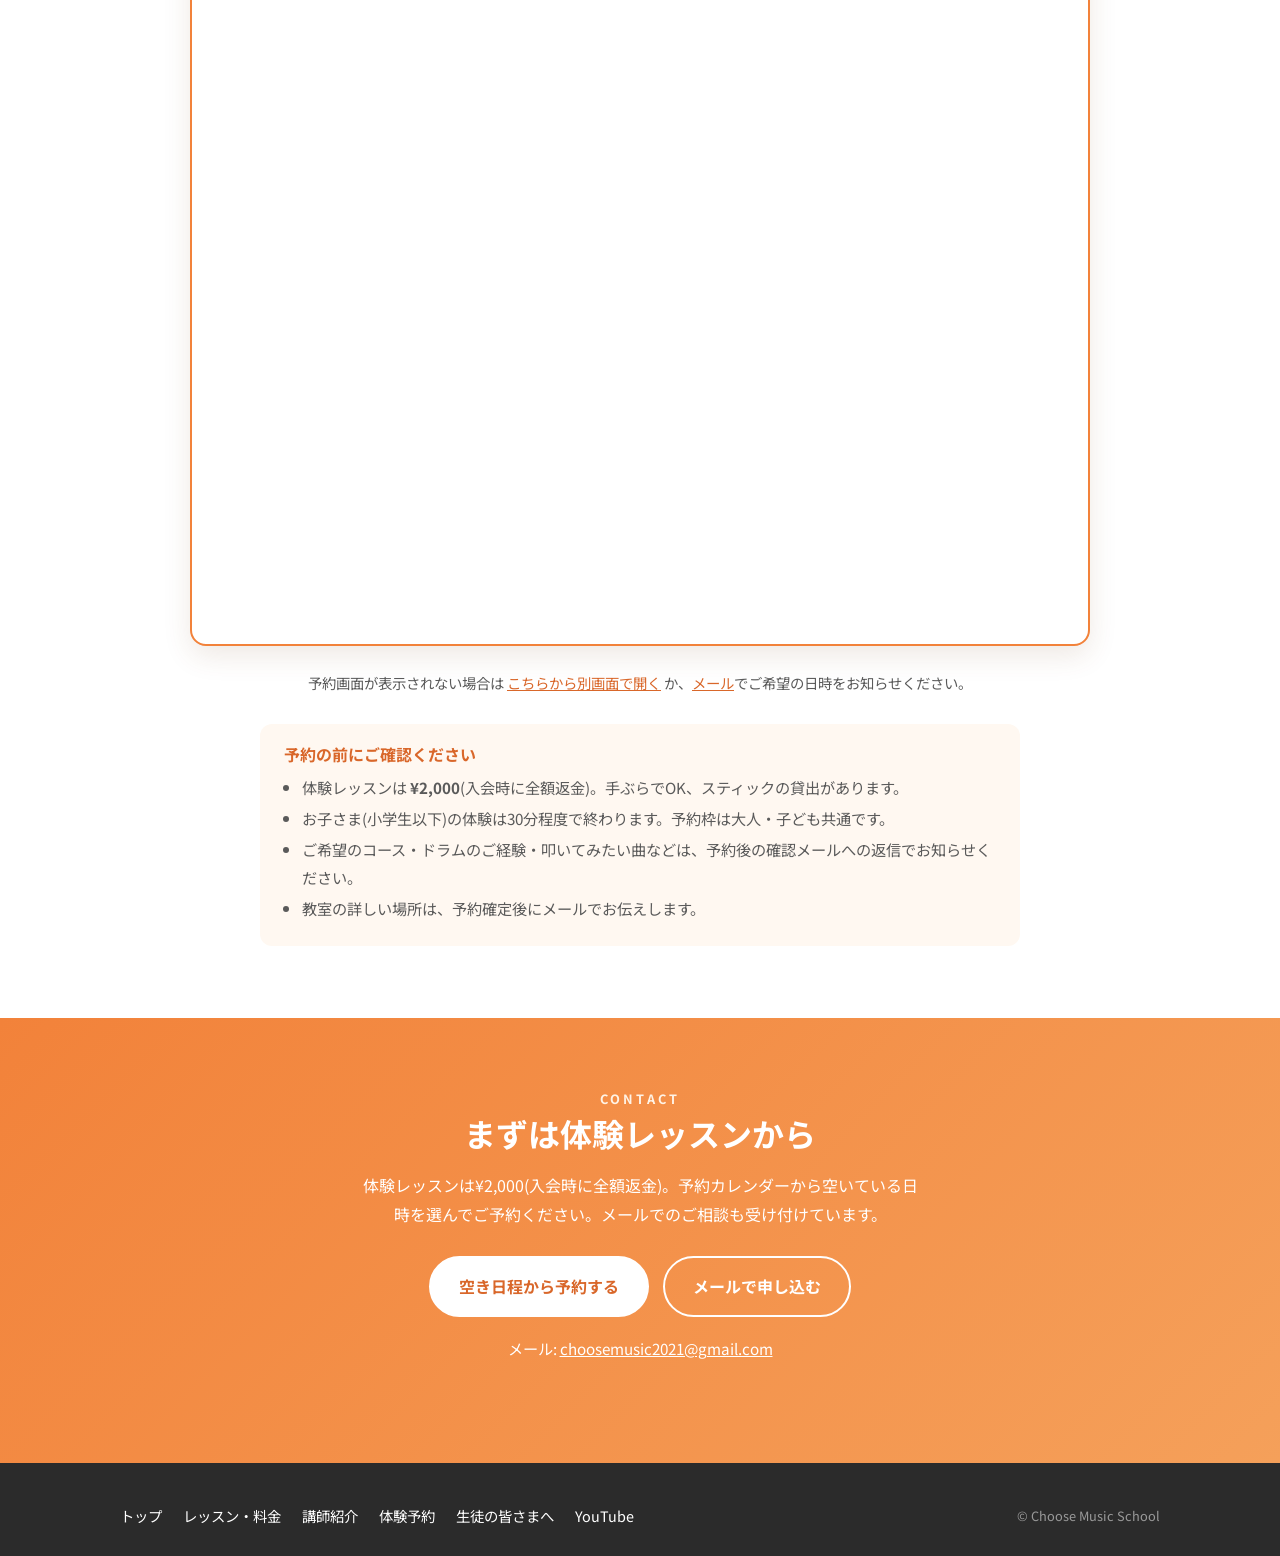
==== commit 2df39922: "体験申込みをGoogleカレンダーの予約ページ埋め込みに切り替え(独自フォームは非表示) Co-Authored-By: Claude Fable 5.1 <noreply@anthropic.com" ====
--- a/index.html
+++ b/index.html
@@ -29,7 +29,7 @@
 </script>
 <link rel="preconnect" href="https://fonts.googleapis.com">
 <link href="https://fonts.googleapis.com/css2?family=Noto+Sans+JP:wght@400;500;700;900&display=swap" rel="stylesheet">
-<link rel="stylesheet" href="style.css?v=12">
+<link rel="stylesheet" href="style.css?v=13">
 </head>
 <body>
 
@@ -43,7 +43,7 @@
       <a href="#teacher">講師紹介</a>
       <a href="#access">アクセス</a>
       <a href="#faq">よくある質問</a>
-      <a href="#apply">申込みフォーム</a>
+      <a href="#apply">体験予約</a>
       <a href="students.html">生徒の皆さまへ</a>
     </nav>
     <div class="header-right">
@@ -153,8 +153,8 @@
   <div class="wrap">
     <h2><span class="en">FLOW</span>体験レッスンまでの流れ</h2>
     <div class="steps">
-      <div class="step"><h3>フォームから申込み</h3><p>空いている日時を選んで、お名前・コース・ドラム経験の有無を送信してください。</p></div>
-      <div class="step"><h3>日時を確定</h3><p>受付メールをお送りしたあと、講師が確認して確定のご連絡と教室の詳しい場所をお伝えします。</p></div>
+      <div class="step"><h3>空き日程から予約</h3><p>予約カレンダーで空いている日時を選び、お名前とメールアドレスを入力してください。</p></div>
+      <div class="step"><h3>確認メールが届く</h3><p>予約はその場で確定します。確認メールに返信で、ご希望のコースやご経験をお知らせください。教室の場所もメールでご案内します。</p></div>
       <div class="step"><h3>体験レッスン</h3><p>手ぶらでOK。実際にドラムを叩きながら、目標やペースを相談します。</p></div>
       <div class="step"><h3>入会・レッスン開始</h3><p>入会時は体験料¥2,000を全額返金。無理な勧誘はしません。</p></div>
     </div>
@@ -193,10 +193,10 @@
         <dl>
           <dt>教室名</dt><dd>Choose Music School</dd>
           <dt>場所</dt><dd>東京都新宿区(新宿駅 徒歩10分)<br><small>詳しい住所は体験レッスンお申込みの際にお伝えします。</small></dd>
-          <dt>レッスン日</dt><dd>日時はご希望に合わせて調整(申込みフォームで空き状況をご覧いただけます)</dd>
+          <dt>レッスン日</dt><dd>日時はご希望に合わせて調整(体験予約カレンダーで空き状況をご覧いただけます)</dd>
           <dt>お問い合わせ</dt>
           <dd>
-            <a href="#apply">申込みフォーム</a>、または<br>
+            <a href="#apply">体験予約</a>、または<br>
             メール: <a href="mailto:choosemusic2021@gmail.com">choosemusic2021@gmail.com</a>
           </dd>
         </dl>
@@ -223,76 +223,24 @@
   </div>
 </section>
 
-<!-- 申込みフォーム -->
+<!-- 体験レッスン予約(Googleカレンダー予約ページ埋め込み) -->
 <section id="apply">
   <div class="wrap">
-    <h2><span class="en">APPLY</span>体験レッスン申込みフォーム</h2>
-    <p class="lead">下のフォームからもお申込みいただけます。送信後、1〜2日以内にメールで日時のご案内をお送りします。</p>
-    <form class="apply-form" id="applyForm" action="https://docs.google.com/forms/d/e/1FAIpQLScFIcnpiwyvXL0GdhoJYhP0kmtNx-HYlUX7y332G9YxX1qqDA/formResponse" method="POST" target="apply_iframe" novalidate>
-      <div class="field">
-        <label for="f-name">お名前 <span class="req">必須</span></label>
-        <input id="f-name" name="entry.1947370038" type="text" required autocomplete="name" placeholder="例: 山田 太郎">
-      </div>
-      <div class="field">
-        <label for="f-email">メールアドレス <span class="req">必須</span></label>
-        <input id="f-email" name="entry.1995445464" type="email" required autocomplete="email" placeholder="例: example@gmail.com">
-      </div>
-      <div class="field">
-        <label for="f-tel">電話番号 <span class="opt">任意</span></label>
-        <input id="f-tel" name="entry.1823922765" type="tel" autocomplete="tel" placeholder="例: 090-1234-5678">
-      </div>
-      <fieldset class="field">
-        <legend>ご希望のコース <span class="req">必須</span></legend>
-        <label class="radio"><input type="radio" name="entry.2046064487" value="大人コース(60分)" required> 大人コース(60分)</label>
-        <label class="radio"><input type="radio" name="entry.2046064487" value="子どもコース(30分・小学生以下)"> 子どもコース(30分・小学生以下)</label>
-        <label class="radio"><input type="radio" name="entry.2046064487" value="まだ決めていない"> まだ決めていない</label>
-      </fieldset>
-      <fieldset class="field">
-        <legend>ドラムのご経験 <span class="req">必須</span></legend>
-        <label class="radio"><input type="radio" name="entry.497837811" value="未経験" required> 未経験</label>
-        <label class="radio"><input type="radio" name="entry.497837811" value="少しある"> 少しある</label>
-        <label class="radio"><input type="radio" name="entry.497837811" value="経験者"> 経験者</label>
-      </fieldset>
-      <fieldset class="field dt-field">
-        <legend>ご希望の日時 <span class="req">必須</span></legend>
-        <p class="hint" id="dtHint">カレンダーで日にちを選び、続けて時刻をタップしてください(9:00〜21:00)。</p>
-        <p class="api-status" id="apiStatus" hidden></p>
-        <div class="cal" id="cal">
-          <div class="cal-head">
-            <button type="button" class="cal-nav" id="calPrev" aria-label="前の月">‹</button>
-            <span class="cal-title" id="calTitle"></span>
-            <button type="button" class="cal-nav" id="calNext" aria-label="次の月">›</button>
-          </div>
-          <div class="cal-grid cal-week"><span class="sun">日</span><span>月</span><span>火</span><span>水</span><span>木</span><span>金</span><span class="sat">土</span></div>
-          <div class="cal-grid" id="calDays" role="grid"></div>
-          <p class="cal-legend"><span class="lg lg-free"></span>空きあり <span class="lg lg-full"></span>空きなし・受付外</p>
-        </div>
-        <div class="slots" id="slots" hidden>
-          <p class="slots-title"><b id="slotsDate"></b> の開始時刻をタップ <span class="slots-dur" id="slotsDur"></span></p>
-          <div class="slot-grid" id="slotGrid"></div>
-        </div>
-        <div class="picked" id="picked">
-          <p class="picked-empty" id="pickedEmpty">まだ日時が選ばれていません</p>
-          <div class="picked-one" id="pickedOne" hidden><span class="rank">選択中</span><span class="when" id="pickedText"></span><button type="button" class="rm" id="pickedClear" aria-label="選択を解除">×</button></div>
-        </div>
-        <input type="text" id="f-datenote" class="dt-note" placeholder="補足があれば(例: 平日の夜なら何曜日でも可)" aria-label="日時の補足">
-        <input type="hidden" name="entry.985320623" id="f-date">
-      </fieldset>
-      <div class="field">
-        <label for="f-msg">ご質問・ご要望 <span class="opt">任意</span></label>
-        <textarea id="f-msg" name="entry.1231622308" rows="3" placeholder="例: 叩いてみたい曲、お子さまの年齢など"></textarea>
-      </div>
-      <div class="hp" aria-hidden="true"><label>このフィールドは空のままにしてください<input type="text" name="website" tabindex="-1" autocomplete="off"></label></div>
-      <p class="form-error" id="formError" hidden>未入力の必須項目があります。ご確認ください。</p>
-      <button type="submit" class="btn btn-orange" id="applySubmit">この内容で申し込む</button>
-      <p class="note" style="margin-top:14px">送信いただいた内容は体験レッスンのご案内にのみ使用します。</p>
-    </form>
-    <div class="apply-done" id="applyDone" hidden>
-      <div class="icon">✅</div>
-      <h3>お申込みありがとうございます</h3>
-      <p id="doneText">内容を受け付けました。1〜2日以内にメールで日時のご案内をお送りします。<br>お急ぎの場合は <a href="mailto:choosemusic2021@gmail.com">メール</a> でもご連絡いただけます。</p>
-    </div>
-    <iframe name="apply_iframe" id="apply_iframe" style="display:none" title="送信処理用"></iframe>
+    <h2><span class="en">BOOKING</span>体験レッスンを予約する</h2>
+    <p class="lead">空いている日時からそのまま予約できます。予約が完了すると確認メールが届き、前日にはリマインドもお送りします。</p>
+    <div class="booking-frame">
+      <iframe src="https://calendar.google.com/calendar/appointments/schedules/AcZssZ0Ao7_ciG3q1puxR3cam12xx97HOoyGAmwATkQyWPkOToTOUbr-_399yOoG3sZyEzPnI4Ek0Awb?gv=true" title="体験レッスン予約カレンダー" loading="lazy"></iframe>
+    </div>
+    <p class="note">予約画面が表示されない場合は <a href="https://calendar.app.google/ni54vxiPVUZpt779A" target="_blank" rel="noopener">こちらから別画面で開く</a> か、<a href="mailto:choosemusic2021@gmail.com?subject=%E4%BD%93%E9%A8%93%E3%83%AC%E3%83%83%E3%82%B9%E3%83%B3%E7%94%B3%E8%BE%BC%E3%81%BF">メール</a>でご希望の日時をお知らせください。</p>
+    <div class="booking-info">
+      <h3>予約の前にご確認ください</h3>
+      <ul>
+        <li>体験レッスンは <b>¥2,000</b>(入会時に全額返金)。手ぶらでOK、スティックの貸出があります。</li>
+        <li>お子さま(小学生以下)の体験は30分程度で終わります。予約枠は大人・子ども共通です。</li>
+        <li>ご希望のコース・ドラムのご経験・叩いてみたい曲などは、予約後の確認メールへの返信でお知らせください。</li>
+        <li>教室の詳しい場所は、予約確定後にメールでお伝えします。</li>
+      </ul>
+    </div>
   </div>
 </section>
 
@@ -300,9 +248,9 @@
 <section class="cta" id="contact">
   <div class="wrap">
     <h2><span class="en">CONTACT</span>まずは体験レッスンから</h2>
-    <p>体験レッスンは¥2,000(入会時に全額返金)。申込みフォームから空いている日時を選んでお申込みください。メールでのご相談も受け付けています。</p>
+    <p>体験レッスンは¥2,000(入会時に全額返金)。予約カレンダーから空いている日時を選んでご予約ください。メールでのご相談も受け付けています。</p>
     <div class="actions">
-      <a class="btn btn-outline" href="#apply" style="background:#fff;color:var(--orange-dark)">フォームから申し込む</a>
+      <a class="btn btn-outline" href="#apply" style="background:#fff;color:var(--orange-dark)">空き日程から予約する</a>
       <a class="btn btn-outline" href="mailto:choosemusic2021@gmail.com?subject=%E4%BD%93%E9%A8%93%E3%83%AC%E3%83%83%E3%82%B9%E3%83%B3%E7%94%B3%E8%BE%BC%E3%81%BF">メールで申し込む</a>
     </div>
     <p class="mail">メール: <a href="mailto:choosemusic2021@gmail.com">choosemusic2021@gmail.com</a></p>
@@ -317,7 +265,7 @@
       <a href="#top">トップ</a>
       <a href="#price">レッスン・料金</a>
       <a href="#teacher">講師紹介</a>
-      <a href="#apply">申込みフォーム</a>
+      <a href="#apply">体験予約</a>
       <a href="students.html">生徒の皆さまへ</a>
       <a href="https://www.youtube.com/channel/UCG1T3BbGN_ZMDtW3s9hu6Nw" target="_blank" rel="noopener">YouTube</a>
     </div>
@@ -332,151 +280,6 @@
   t.addEventListener('click', () => n.classList.toggle('open'));
   n.querySelectorAll('a').forEach(a => a.addEventListener('click', () => n.classList.remove('open')));
 </script>
-<script>
-  (function(){
-    // ===== 予約API(Google Apps Script)。空欄のときは Googleフォームへの送信にフォールバック =====
-    const BOOKING_API_URL = 'https://script.google.com/macros/s/AKfycbzMde96Q_iRhiTgwL4nKz3Kt8x4W-qH6qYUDcpl_VshYUeHQj1yuUuTaKvINGhOQvyfzg/exec';
-
-    const form = document.getElementById('applyForm'), done = document.getElementById('applyDone'),
-          err = document.getElementById('formError'), btn = document.getElementById('applySubmit'),
-          iframe = document.getElementById('apply_iframe'), doneText = document.getElementById('doneText'),
-          apiStatus = document.getElementById('apiStatus');
-    const dnote = document.getElementById('f-datenote'), dhidden = document.getElementById('f-date');
-    const calTitle = document.getElementById('calTitle'), calDays = document.getElementById('calDays'),
-          slots = document.getElementById('slots'), slotsDate = document.getElementById('slotsDate'), slotsDur = document.getElementById('slotsDur'),
-          slotGrid = document.getElementById('slotGrid'), pickedEmpty = document.getElementById('pickedEmpty'),
-          pickedOne = document.getElementById('pickedOne'), pickedText = document.getElementById('pickedText');
-    const WD = ['日','月','火','水','木','金','土'];
-    const DUR = { '大人コース(60分)': 60, '子どもコース(30分・小学生以下)': 30, 'まだ決めていない': 60 };
-    let cfg = { open: 9, close: 21, step: 30, leadHours: 24, rangeDays: 90 };
-    let busy = [], apiOk = false, submitted = false;
-    const today = new Date(); today.setHours(0,0,0,0);
-    let maxDay = new Date(today); maxDay.setDate(maxDay.getDate() + cfg.rangeDays);
-    let view = new Date(today.getFullYear(), today.getMonth(), 1);
-    let selectedDay = null, picked = null; // picked = {day, time}
-    const label = d => (d.getMonth()+1)+'/'+d.getDate()+'('+WD[d.getDay()]+')';
-    const full  = d => d.getFullYear()+'/'+(d.getMonth()+1)+'/'+d.getDate()+'('+WD[d.getDay()]+')';
-    const sameDay = (a,b) => a && b && a.getTime() === b.getTime();
-    const pad = n => String(n).padStart(2,'0');
-    const curCourse = () => (form.querySelector('input[name="entry.2046064487"]:checked') || {}).value || '';
-    const curDur = () => DUR[curCourse()] || 60;
-    const endLabel = (time, dur) => { const [h,m] = time.split(':').map(Number); const t = h*60+m+dur; return Math.floor(t/60)+':'+pad(t%60); };
-
-    function slotStart(day, time){ const [h,m] = time.split(':').map(Number); const d = new Date(day); d.setHours(h, m, 0, 0); return d; }
-    function timesOfDay(){ const out = []; for (let h = cfg.open; h < cfg.close; h++) for (let m = 0; m < 60; m += cfg.step) out.push(h+':'+pad(m)); return out; }
-    function isFree(day, time, dur){
-      const st = slotStart(day, time).getTime(), en = st + dur*60000;
-      const closeAt = new Date(day); closeAt.setHours(cfg.close, 0, 0, 0);
-      if (en > closeAt.getTime()) return false;
-      if (!apiOk) return true; // API未接続時は「候補」として全て選べる
-      if (st < Date.now() + cfg.leadHours*3600000) return false;
-      return !busy.some(b => b[0] < en && st < b[1]);
-    }
-    function dayHasFree(day){ const dur = curDur(); return timesOfDay().some(t => isFree(day, t, dur)); }
-
-    function renderCal(){
-      calTitle.textContent = view.getFullYear()+'年 '+(view.getMonth()+1)+'月';
-      calDays.innerHTML = '';
-      const first = new Date(view), last = new Date(view.getFullYear(), view.getMonth()+1, 0);
-      for (let i = 0; i < first.getDay(); i++) calDays.appendChild(document.createElement('span'));
-      for (let d = 1; d <= last.getDate(); d++) {
-        const day = new Date(view.getFullYear(), view.getMonth(), d);
-        const b = document.createElement('button'); b.type = 'button'; b.textContent = d; b.className = 'cal-day';
-        if (day.getDay() === 0) b.classList.add('sun'); if (day.getDay() === 6) b.classList.add('sat');
-        if (sameDay(day, today)) b.classList.add('today');
-        const out = day < today || day > maxDay;
-        if (out || !dayHasFree(day)) { b.disabled = true; if (!out && apiOk) b.classList.add('full'); }
-        if (sameDay(day, selectedDay)) b.classList.add('selected');
-        if (picked && sameDay(picked.day, day)) b.classList.add('has');
-        b.addEventListener('click', () => { selectedDay = day; renderCal(); renderSlots(); });
-        calDays.appendChild(b);
-      }
-      document.getElementById('calPrev').disabled = view <= new Date(today.getFullYear(), today.getMonth(), 1);
-      document.getElementById('calNext').disabled = view >= new Date(maxDay.getFullYear(), maxDay.getMonth(), 1);
-    }
-    function renderSlots(){
-      if (!selectedDay) { slots.hidden = true; return; }
-      const dur = curDur();
-      slots.hidden = false; slotsDate.textContent = label(selectedDay); slotsDur.textContent = '(1回 '+dur+'分)'; slotGrid.innerHTML = '';
-      timesOfDay().forEach(t => {
-        const b = document.createElement('button'); b.type = 'button'; b.className = 'slot'; b.textContent = t;
-        if (!isFree(selectedDay, t, dur)) b.disabled = true;
-        if (picked && sameDay(picked.day, selectedDay) && picked.time === t) b.classList.add('on');
-        b.addEventListener('click', () => { picked = (picked && sameDay(picked.day, selectedDay) && picked.time === t) ? null : { day: selectedDay, time: t }; renderPicked(); renderCal(); renderSlots(); });
-        slotGrid.appendChild(b);
-      });
-      slots.scrollIntoView({behavior:'smooth', block:'nearest'});
-    }
-    function renderPicked(){
-      pickedEmpty.hidden = !!picked; pickedOne.hidden = !picked;
-      if (picked) pickedText.textContent = label(picked.day)+' '+picked.time+'〜'+endLabel(picked.time, curDur());
-    }
-    document.getElementById('pickedClear').addEventListener('click', () => { picked = null; renderPicked(); renderCal(); renderSlots(); });
-    document.getElementById('calPrev').addEventListener('click', () => { view = new Date(view.getFullYear(), view.getMonth()-1, 1); renderCal(); });
-    document.getElementById('calNext').addEventListener('click', () => { view = new Date(view.getFullYear(), view.getMonth()+1, 1); renderCal(); });
-    form.querySelectorAll('input[name="entry.2046064487"]').forEach(r => r.addEventListener('change', () => {
-      if (picked && !isFree(picked.day, picked.time, curDur())) { picked = null; alert('コースの長さが変わったため、選択していた時間が空きと重なります。日時を選び直してください。'); }
-      renderPicked(); renderCal(); renderSlots();
-    }));
-    renderCal(); renderPicked();
-
-    // ---- 空き状況の取得
-    function setStatus(msg, kind){ apiStatus.hidden = !msg; apiStatus.textContent = msg || ''; apiStatus.className = 'api-status ' + (kind || ''); }
-    if (BOOKING_API_URL) {
-      setStatus('空き状況を読み込んでいます…(数秒かかることがあります)', 'loading'); document.getElementById('cal').classList.add('is-loading');
-      fetch(BOOKING_API_URL, { method: 'GET', redirect: 'follow' }).then(r => r.json()).then(j => {
-        if (!j.ok) throw new Error(j.error || 'ng');
-        busy = j.busy || []; Object.assign(cfg, j.config || {}); if (j.config && j.config.durations) Object.assign(DUR, j.config.durations);
-        maxDay = new Date(today); maxDay.setDate(maxDay.getDate() + cfg.rangeDays);
-        apiOk = true; setStatus('', ''); document.getElementById('cal').classList.remove('is-loading'); renderCal(); renderSlots(); renderPicked();
-        document.getElementById('dtHint').textContent = '講師のカレンダーと連動した空き枠です。日にちを選び、開始時刻をタップしてください(前日まで受付・9:00〜21:00)。';
-      }).catch(() => {
-        apiOk = false; setStatus('空き状況を取得できませんでした。ご希望の日時を候補として送信いただければ、折り返し調整します。', 'warn'); document.getElementById('cal').classList.remove('is-loading'); renderCal(); renderSlots();
-      });
-    }
-
-    // ---- 送信
-    form.addEventListener('submit', function(e){
-      err.hidden = true;
-      if (form.querySelector('input[name="website"]').value) { e.preventDefault(); return; } // スパム対策
-      if (!picked) {
-        e.preventDefault(); err.textContent = 'ご希望の日時をカレンダーから選んでください。'; err.hidden = false;
-        document.getElementById('cal').scrollIntoView({behavior:'smooth', block:'center'}); return;
-      }
-      err.textContent = '未入力の必須項目があります。ご確認ください。';
-      if (!form.checkValidity()) { e.preventDefault(); err.hidden = false; const f = form.querySelector(':invalid'); if (f) f.focus(); return; }
-      const whenText = full(picked.day)+' '+picked.time+'〜'+endLabel(picked.time, curDur());
-      const note = dnote.value.trim();
-      if (!apiOk) { // Googleフォームへ(候補として)
-        dhidden.value = '第1希望: '+whenText + (note ? ' / 補足: '+note : '');
-        submitted = true; btn.disabled = true; btn.textContent = '送信中…'; return; // 通常のフォーム送信(iframe)
-      }
-      e.preventDefault(); btn.disabled = true; btn.textContent = '予約を確認しています…';
-      const st = slotStart(picked.day, picked.time);
-      const isoJst = st.getFullYear()+'-'+pad(st.getMonth()+1)+'-'+pad(st.getDate())+'T'+pad(st.getHours())+':'+pad(st.getMinutes())+':00+09:00';
-      const payload = {
-        name: form.querySelector('#f-name').value.trim(), email: form.querySelector('#f-email').value.trim(), tel: form.querySelector('#f-tel').value.trim(),
-        course: curCourse(), exp: (form.querySelector('input[name="entry.497837811"]:checked')||{}).value || '',
-        start: isoJst, note: [note, form.querySelector('#f-msg').value.trim()].filter(Boolean).join(' / '), website: ''
-      };
-      fetch(BOOKING_API_URL, { method: 'POST', redirect: 'follow', headers: { 'Content-Type': 'text/plain;charset=utf-8' }, body: JSON.stringify(payload) })
-        .then(r => r.json()).then(j => {
-          if (j.ok) {
-            doneText.innerHTML = '<b>'+(j.when || whenText)+'</b> で仮予約を承りました。ご入力のメールアドレスに受付メールをお送りしています。<br>講師が確認のうえ、1〜2日以内に確定のご連絡をします。ご不明点は <a href="mailto:choosemusic2021@gmail.com">メール</a> でお気軽にどうぞ。';
-            form.hidden = true; done.hidden = false; done.scrollIntoView({behavior:'smooth', block:'center'});
-          } else {
-            const msg = { slot_taken: '申し訳ありません、その時間はたった今埋まってしまいました。別の時間をお選びください。', too_soon: '直前のお時間は受け付けできません。翌日以降をお選びください。',
-                          outside_hours: '受付時間外です。9:00〜21:00の間でお選びください。', bad_email: 'メールアドレスの形式をご確認ください。' }[j.error] || '送信に失敗しました。時間をおいて再度お試しいただくか、メールでご連絡ください。';
-            err.textContent = msg; err.hidden = false; btn.disabled = false; btn.textContent = 'この内容で申し込む';
-            if (j.error === 'slot_taken') { picked = null; renderPicked(); fetch(BOOKING_API_URL).then(r=>r.json()).then(k=>{ if(k.ok){ busy = k.busy||[]; renderCal(); renderSlots(); } }); }
-          }
-        }).catch(() => { err.textContent = '通信に失敗しました。電波状況をご確認のうえ再度お試しください。'; err.hidden = false; btn.disabled = false; btn.textContent = 'この内容で申し込む'; });
-    });
-    iframe.addEventListener('load', function(){
-      if (!submitted) return;
-      form.hidden = true; done.hidden = false; done.scrollIntoView({behavior:'smooth', block:'center'});
-    });
-  })();
-</script>
+
 </body>
 </html>
--- a/style.css
+++ b/style.css
@@ -297,3 +297,11 @@
 .cal.is-loading { position: relative; pointer-events: none; }
 .cal.is-loading .cal-grid, .cal.is-loading .cal-head, .cal.is-loading .cal-legend { opacity: .35; filter: grayscale(1); }
 .cal.is-loading::after { content: "空き状況を読み込み中…"; position: absolute; inset: 0; display: grid; place-items: center; font-weight: 700; color: var(--orange-dark); }
+/* Google予約ページ埋め込み */
+.booking-frame { max-width: 900px; margin: 0 auto; background: #fff; border: 2px solid var(--orange); border-radius: var(--radius); overflow: hidden; box-shadow: 0 10px 28px rgba(120,70,30,.12); }
+.booking-frame iframe { display: block; width: 100%; height: 760px; border: 0; }
+.booking-info { max-width: 760px; margin: 28px auto 0; background: var(--cream); border-radius: 12px; padding: 20px 24px; }
+.booking-info h3 { font-size: 1rem; margin-bottom: 8px; color: var(--orange-dark); }
+.booking-info ul { margin: 0; padding-left: 1.2em; color: var(--ink-soft); font-size: .95rem; }
+.booking-info li { margin-bottom: 4px; }
+@media (max-width: 720px) { .booking-frame iframe { height: 900px; } .booking-frame { margin: 0 -4px; border-radius: 12px; } }
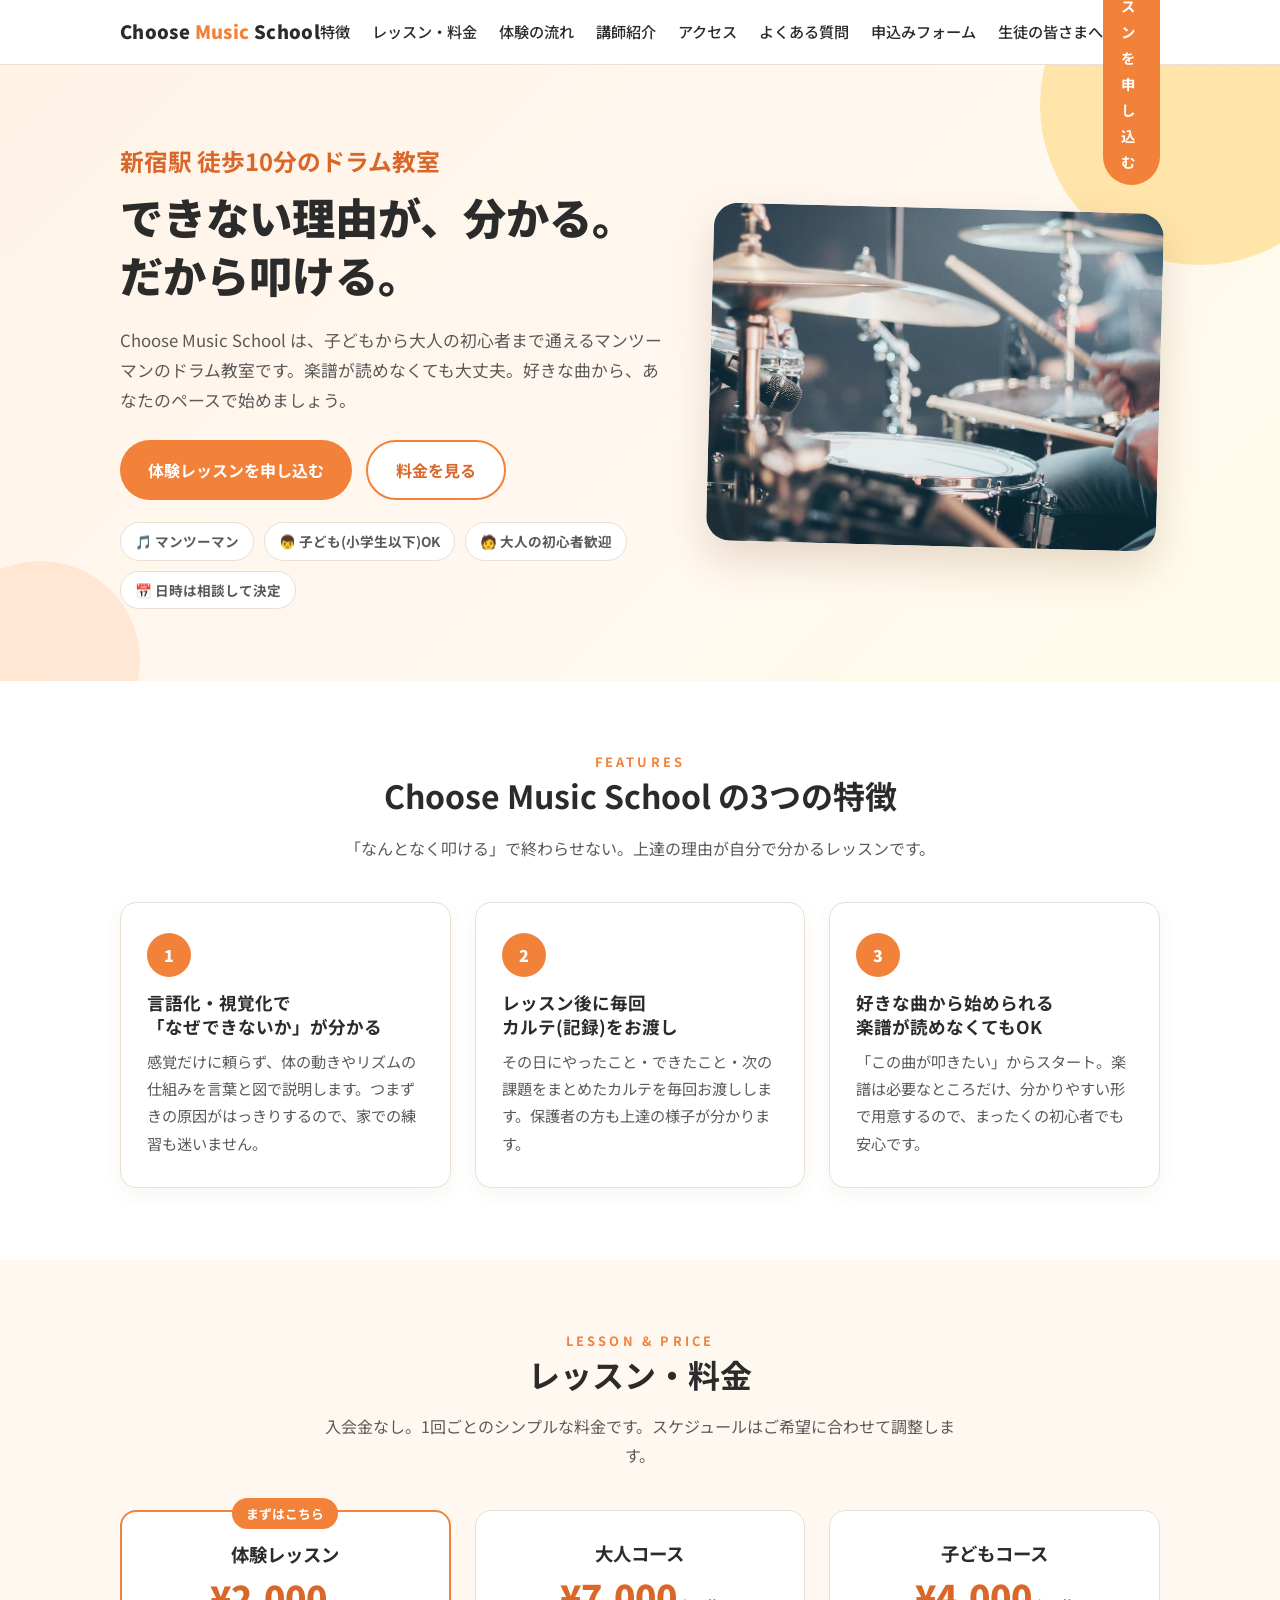
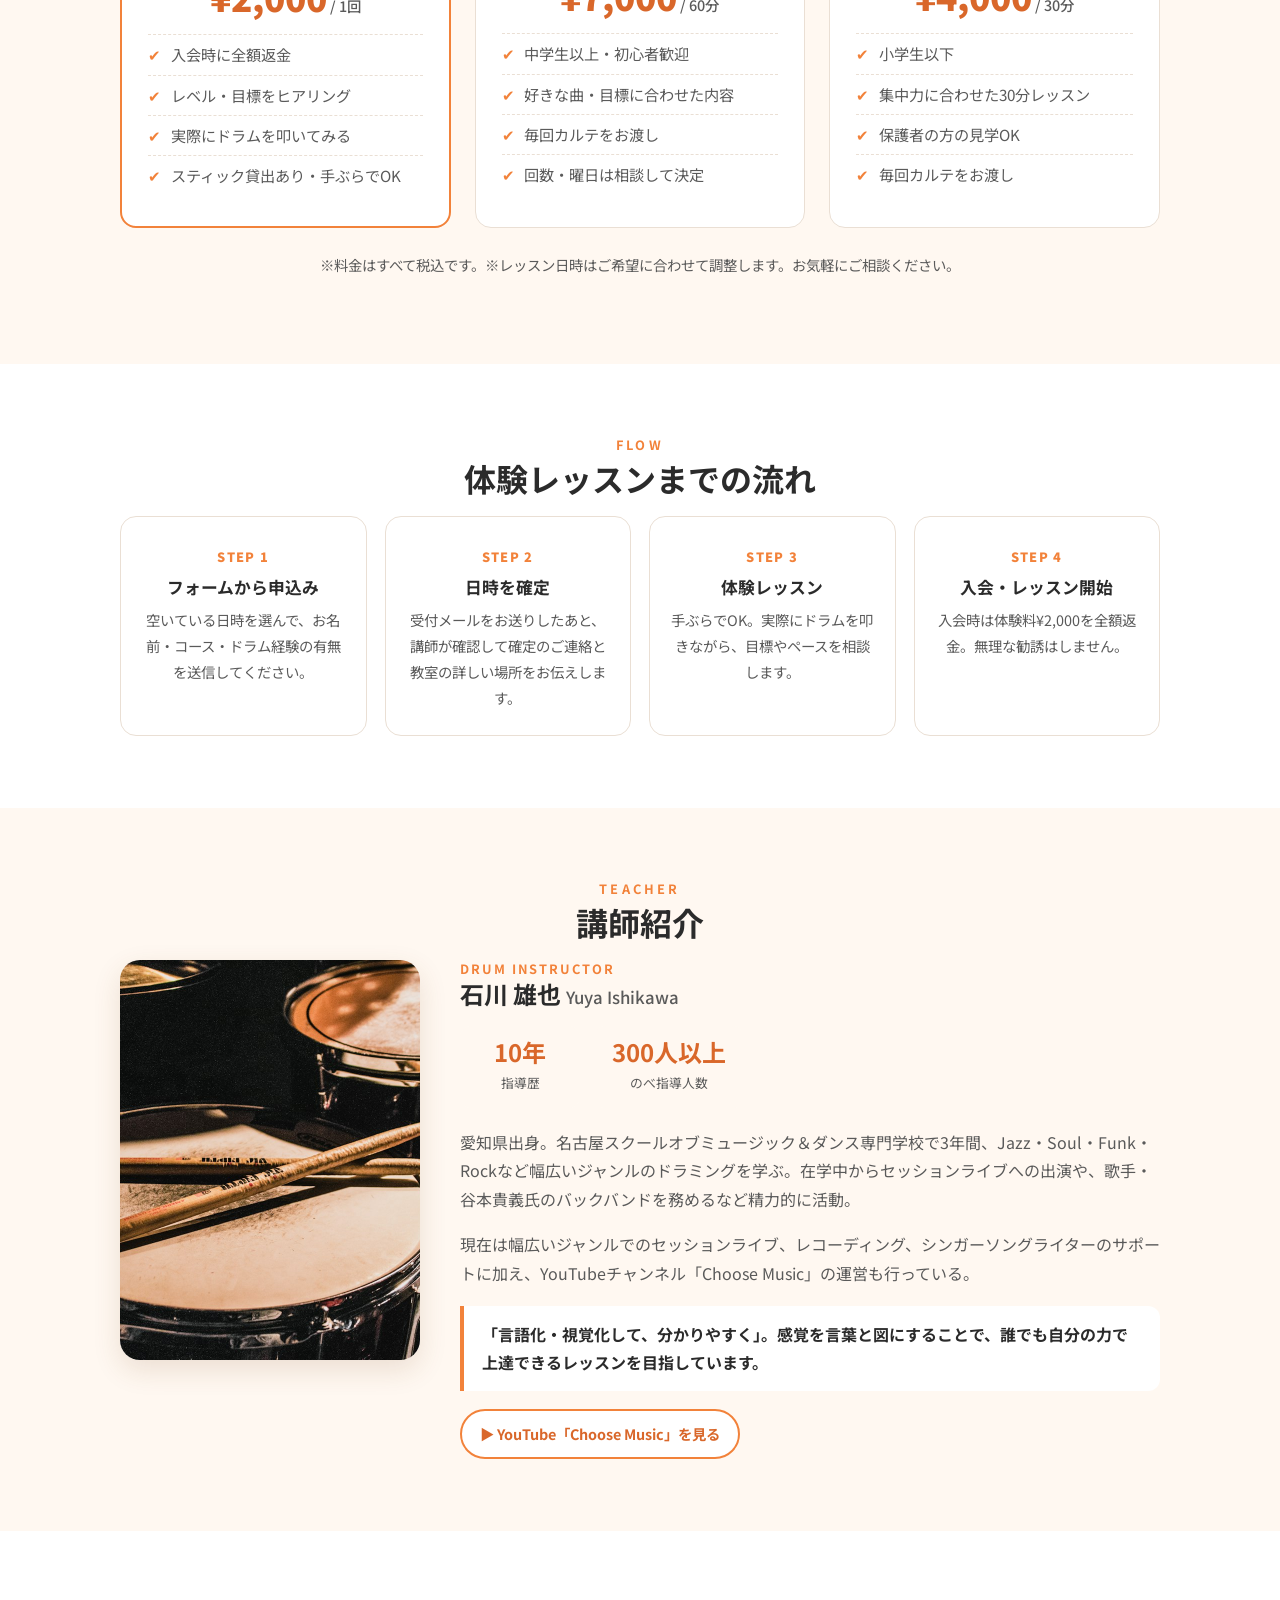
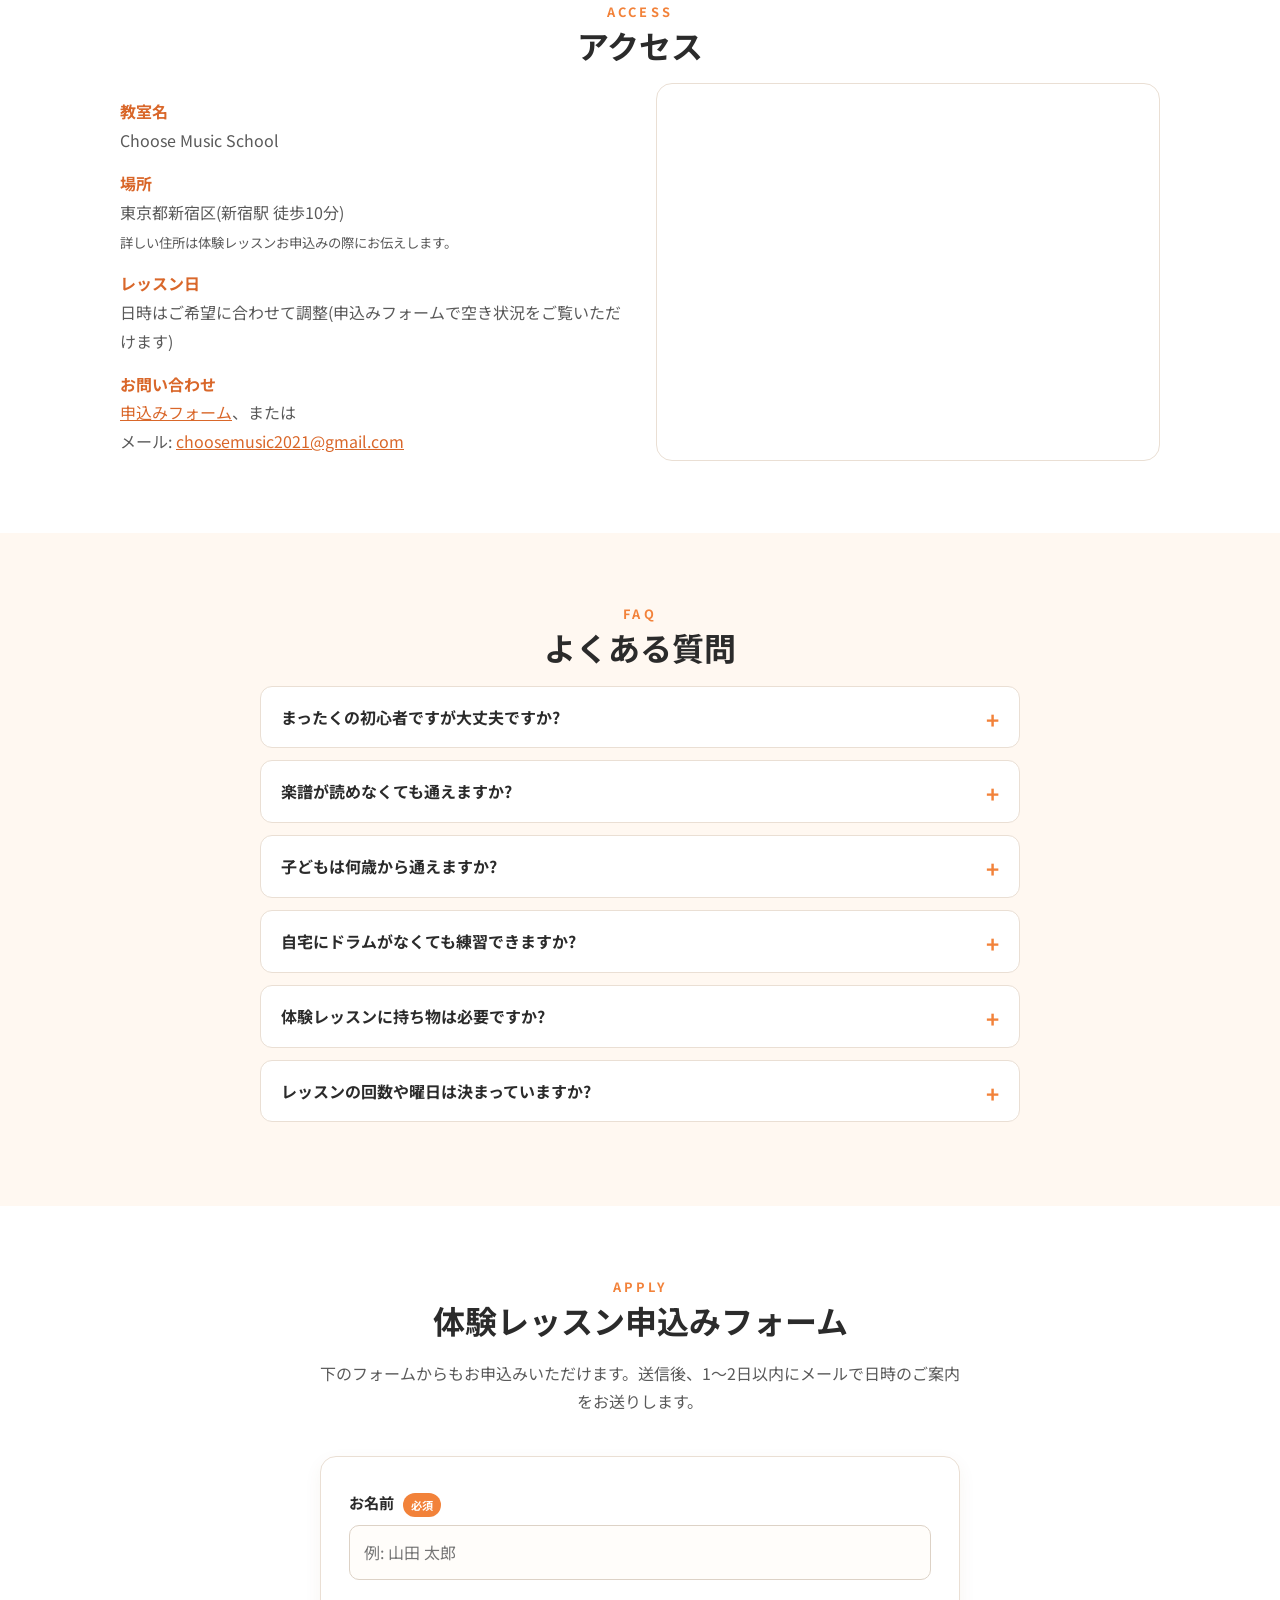
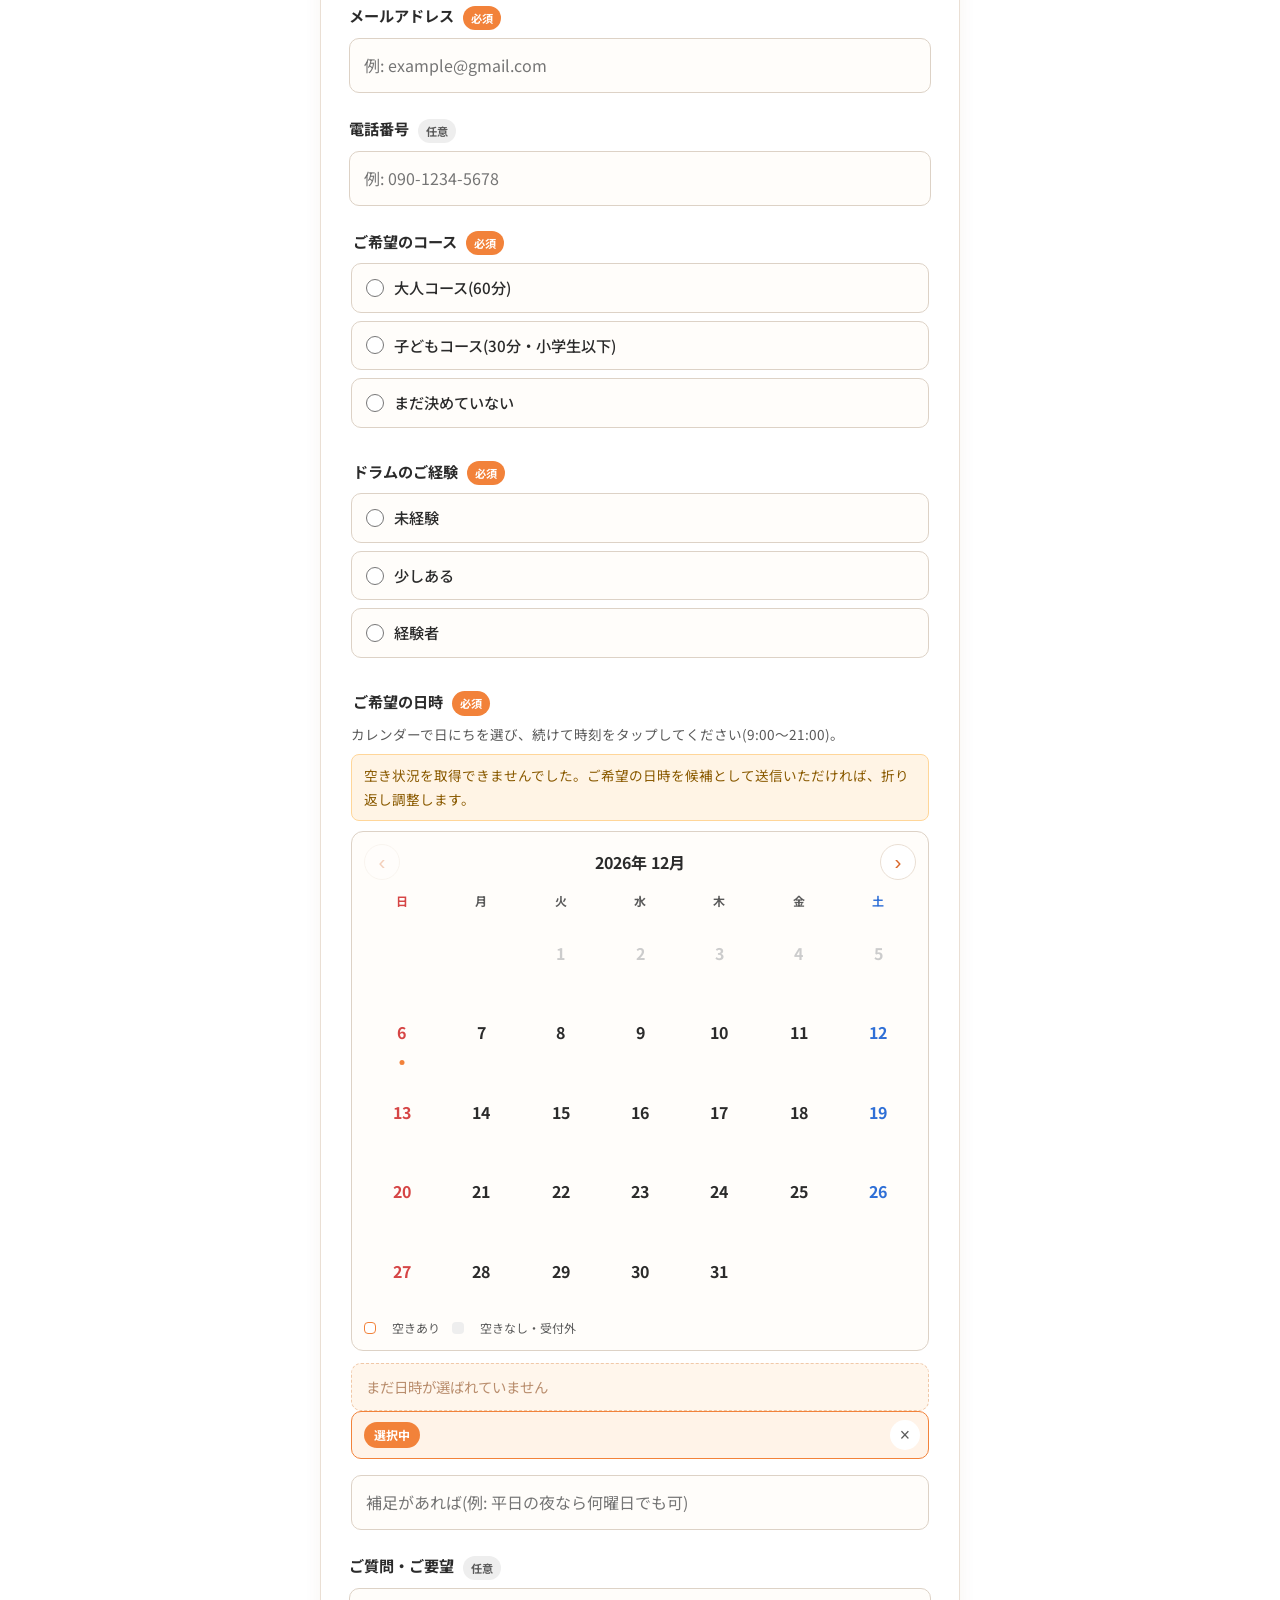
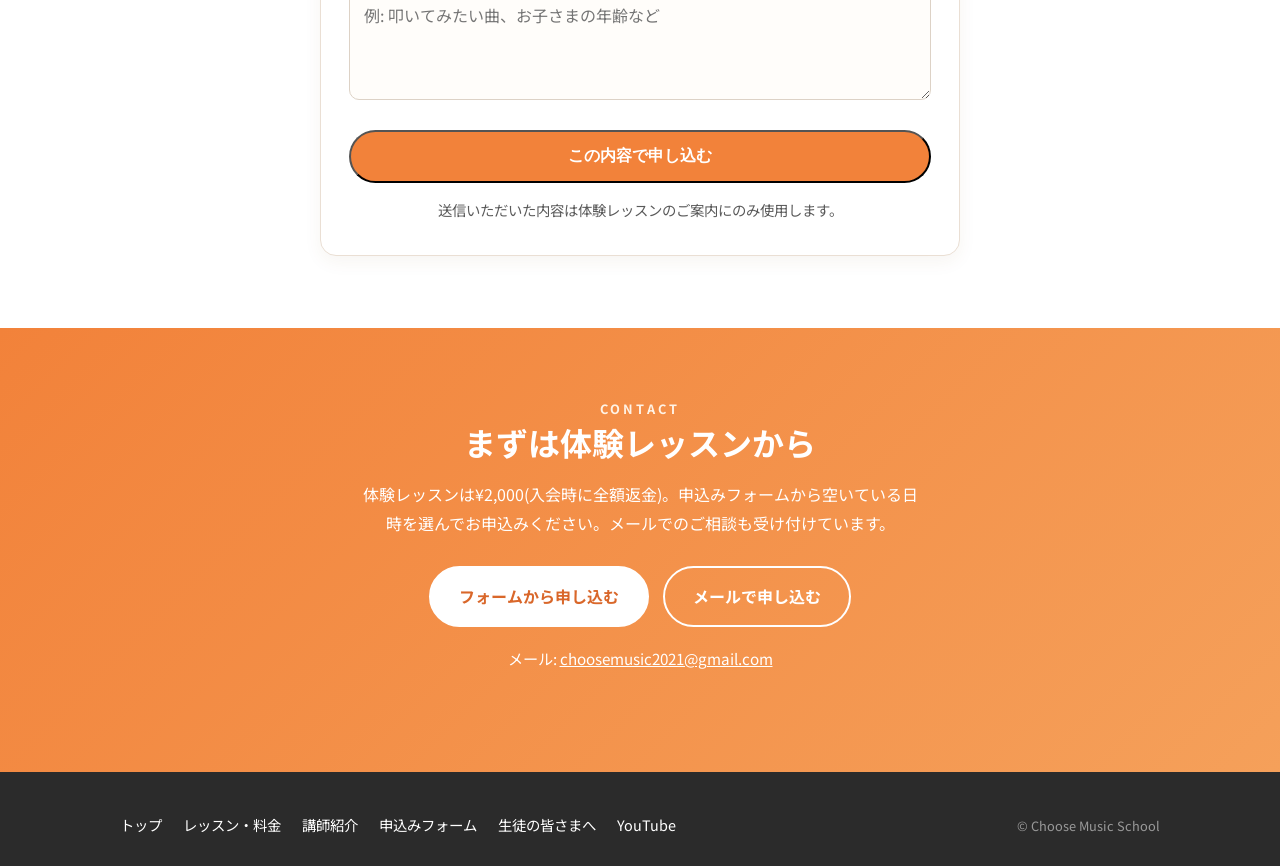
==== commit ad171d85: "申込みを独自フォーム+予約API方式に戻す(Google予約ページ埋め込みを取りやめ) Co-Authored-By: Claude Fable 5.1 <noreply@anthropic.com>" ====
--- a/index.html
+++ b/index.html
@@ -29,7 +29,7 @@
 </script>
 <link rel="preconnect" href="https://fonts.googleapis.com">
 <link href="https://fonts.googleapis.com/css2?family=Noto+Sans+JP:wght@400;500;700;900&display=swap" rel="stylesheet">
-<link rel="stylesheet" href="style.css?v=13">
+<link rel="stylesheet" href="style.css?v=15">
 </head>
 <body>
 
@@ -43,7 +43,7 @@
       <a href="#teacher">講師紹介</a>
       <a href="#access">アクセス</a>
       <a href="#faq">よくある質問</a>
-      <a href="#apply">体験予約</a>
+      <a href="#apply">申込みフォーム</a>
       <a href="students.html">生徒の皆さまへ</a>
     </nav>
     <div class="header-right">
@@ -153,8 +153,8 @@
   <div class="wrap">
     <h2><span class="en">FLOW</span>体験レッスンまでの流れ</h2>
     <div class="steps">
-      <div class="step"><h3>空き日程から予約</h3><p>予約カレンダーで空いている日時を選び、お名前とメールアドレスを入力してください。</p></div>
-      <div class="step"><h3>確認メールが届く</h3><p>予約はその場で確定します。確認メールに返信で、ご希望のコースやご経験をお知らせください。教室の場所もメールでご案内します。</p></div>
+      <div class="step"><h3>フォームから申込み</h3><p>空いている日時を選んで、お名前・コース・ドラム経験の有無を送信してください。</p></div>
+      <div class="step"><h3>日時を確定</h3><p>受付メールをお送りしたあと、講師が確認して確定のご連絡と教室の詳しい場所をお伝えします。</p></div>
       <div class="step"><h3>体験レッスン</h3><p>手ぶらでOK。実際にドラムを叩きながら、目標やペースを相談します。</p></div>
       <div class="step"><h3>入会・レッスン開始</h3><p>入会時は体験料¥2,000を全額返金。無理な勧誘はしません。</p></div>
     </div>
@@ -193,10 +193,10 @@
         <dl>
           <dt>教室名</dt><dd>Choose Music School</dd>
           <dt>場所</dt><dd>東京都新宿区(新宿駅 徒歩10分)<br><small>詳しい住所は体験レッスンお申込みの際にお伝えします。</small></dd>
-          <dt>レッスン日</dt><dd>日時はご希望に合わせて調整(体験予約カレンダーで空き状況をご覧いただけます)</dd>
+          <dt>レッスン日</dt><dd>日時はご希望に合わせて調整(申込みフォームで空き状況をご覧いただけます)</dd>
           <dt>お問い合わせ</dt>
           <dd>
-            <a href="#apply">体験予約</a>、または<br>
+            <a href="#apply">申込みフォーム</a>、または<br>
             メール: <a href="mailto:choosemusic2021@gmail.com">choosemusic2021@gmail.com</a>
           </dd>
         </dl>
@@ -223,24 +223,76 @@
   </div>
 </section>
 
-<!-- 体験レッスン予約(Googleカレンダー予約ページ埋め込み) -->
+<!-- 申込みフォーム -->
 <section id="apply">
   <div class="wrap">
-    <h2><span class="en">BOOKING</span>体験レッスンを予約する</h2>
-    <p class="lead">空いている日時からそのまま予約できます。予約が完了すると確認メールが届き、前日にはリマインドもお送りします。</p>
-    <div class="booking-frame">
-      <iframe src="https://calendar.google.com/calendar/appointments/schedules/AcZssZ0Ao7_ciG3q1puxR3cam12xx97HOoyGAmwATkQyWPkOToTOUbr-_399yOoG3sZyEzPnI4Ek0Awb?gv=true" title="体験レッスン予約カレンダー" loading="lazy"></iframe>
-    </div>
-    <p class="note">予約画面が表示されない場合は <a href="https://calendar.app.google/ni54vxiPVUZpt779A" target="_blank" rel="noopener">こちらから別画面で開く</a> か、<a href="mailto:choosemusic2021@gmail.com?subject=%E4%BD%93%E9%A8%93%E3%83%AC%E3%83%83%E3%82%B9%E3%83%B3%E7%94%B3%E8%BE%BC%E3%81%BF">メール</a>でご希望の日時をお知らせください。</p>
-    <div class="booking-info">
-      <h3>予約の前にご確認ください</h3>
-      <ul>
-        <li>体験レッスンは <b>¥2,000</b>(入会時に全額返金)。手ぶらでOK、スティックの貸出があります。</li>
-        <li>お子さま(小学生以下)の体験は30分程度で終わります。予約枠は大人・子ども共通です。</li>
-        <li>ご希望のコース・ドラムのご経験・叩いてみたい曲などは、予約後の確認メールへの返信でお知らせください。</li>
-        <li>教室の詳しい場所は、予約確定後にメールでお伝えします。</li>
-      </ul>
-    </div>
+    <h2><span class="en">APPLY</span>体験レッスン申込みフォーム</h2>
+    <p class="lead">下のフォームからもお申込みいただけます。送信後、1〜2日以内にメールで日時のご案内をお送りします。</p>
+    <form class="apply-form" id="applyForm" action="https://docs.google.com/forms/d/e/1FAIpQLScFIcnpiwyvXL0GdhoJYhP0kmtNx-HYlUX7y332G9YxX1qqDA/formResponse" method="POST" target="apply_iframe" novalidate>
+      <div class="field">
+        <label for="f-name">お名前 <span class="req">必須</span></label>
+        <input id="f-name" name="entry.1947370038" type="text" required autocomplete="name" placeholder="例: 山田 太郎">
+      </div>
+      <div class="field">
+        <label for="f-email">メールアドレス <span class="req">必須</span></label>
+        <input id="f-email" name="entry.1995445464" type="email" required autocomplete="email" placeholder="例: example@gmail.com">
+      </div>
+      <div class="field">
+        <label for="f-tel">電話番号 <span class="opt">任意</span></label>
+        <input id="f-tel" name="entry.1823922765" type="tel" autocomplete="tel" placeholder="例: 090-1234-5678">
+      </div>
+      <fieldset class="field">
+        <legend>ご希望のコース <span class="req">必須</span></legend>
+        <label class="radio"><input type="radio" name="entry.2046064487" value="大人コース(60分)" required> 大人コース(60分)</label>
+        <label class="radio"><input type="radio" name="entry.2046064487" value="子どもコース(30分・小学生以下)"> 子どもコース(30分・小学生以下)</label>
+        <label class="radio"><input type="radio" name="entry.2046064487" value="まだ決めていない"> まだ決めていない</label>
+      </fieldset>
+      <fieldset class="field">
+        <legend>ドラムのご経験 <span class="req">必須</span></legend>
+        <label class="radio"><input type="radio" name="entry.497837811" value="未経験" required> 未経験</label>
+        <label class="radio"><input type="radio" name="entry.497837811" value="少しある"> 少しある</label>
+        <label class="radio"><input type="radio" name="entry.497837811" value="経験者"> 経験者</label>
+      </fieldset>
+      <fieldset class="field dt-field">
+        <legend>ご希望の日時 <span class="req">必須</span></legend>
+        <p class="hint" id="dtHint">カレンダーで日にちを選び、続けて時刻をタップしてください(9:00〜21:00)。</p>
+        <p class="api-status" id="apiStatus" hidden></p>
+        <div class="cal" id="cal">
+          <div class="cal-head">
+            <button type="button" class="cal-nav" id="calPrev" aria-label="前の月">‹</button>
+            <span class="cal-title" id="calTitle"></span>
+            <button type="button" class="cal-nav" id="calNext" aria-label="次の月">›</button>
+          </div>
+          <div class="cal-grid cal-week"><span class="sun">日</span><span>月</span><span>火</span><span>水</span><span>木</span><span>金</span><span class="sat">土</span></div>
+          <div class="cal-grid" id="calDays" role="grid"></div>
+          <p class="cal-legend"><span class="lg lg-free"></span>空きあり <span class="lg lg-full"></span>空きなし・受付外</p>
+        </div>
+        <div class="slots" id="slots" hidden>
+          <p class="slots-title"><b id="slotsDate"></b> の開始時刻をタップ <span class="slots-dur" id="slotsDur"></span></p>
+          <div class="slot-grid" id="slotGrid"></div>
+        </div>
+        <div class="picked" id="picked">
+          <p class="picked-empty" id="pickedEmpty">まだ日時が選ばれていません</p>
+          <div class="picked-one" id="pickedOne" hidden><span class="rank">選択中</span><span class="when" id="pickedText"></span><button type="button" class="rm" id="pickedClear" aria-label="選択を解除">×</button></div>
+        </div>
+        <input type="text" id="f-datenote" class="dt-note" placeholder="補足があれば(例: 平日の夜なら何曜日でも可)" aria-label="日時の補足">
+        <input type="hidden" name="entry.985320623" id="f-date">
+      </fieldset>
+      <div class="field">
+        <label for="f-msg">ご質問・ご要望 <span class="opt">任意</span></label>
+        <textarea id="f-msg" name="entry.1231622308" rows="3" placeholder="例: 叩いてみたい曲、お子さまの年齢など"></textarea>
+      </div>
+      <div class="hp" aria-hidden="true"><label>このフィールドは空のままにしてください<input type="text" name="website" tabindex="-1" autocomplete="off"></label></div>
+      <p class="form-error" id="formError" hidden>未入力の必須項目があります。ご確認ください。</p>
+      <button type="submit" class="btn btn-orange" id="applySubmit">この内容で申し込む</button>
+      <p class="note" style="margin-top:14px">送信いただいた内容は体験レッスンのご案内にのみ使用します。</p>
+    </form>
+    <div class="apply-done" id="applyDone" hidden>
+      <div class="icon">✅</div>
+      <h3>お申込みありがとうございます</h3>
+      <p id="doneText">内容を受け付けました。1〜2日以内にメールで日時のご案内をお送りします。<br>お急ぎの場合は <a href="mailto:choosemusic2021@gmail.com">メール</a> でもご連絡いただけます。</p>
+    </div>
+    <iframe name="apply_iframe" id="apply_iframe" style="display:none" title="送信処理用"></iframe>
   </div>
 </section>
 
@@ -248,9 +300,9 @@
 <section class="cta" id="contact">
   <div class="wrap">
     <h2><span class="en">CONTACT</span>まずは体験レッスンから</h2>
-    <p>体験レッスンは¥2,000(入会時に全額返金)。予約カレンダーから空いている日時を選んでご予約ください。メールでのご相談も受け付けています。</p>
+    <p>体験レッスンは¥2,000(入会時に全額返金)。申込みフォームから空いている日時を選んでお申込みください。メールでのご相談も受け付けています。</p>
     <div class="actions">
-      <a class="btn btn-outline" href="#apply" style="background:#fff;color:var(--orange-dark)">空き日程から予約する</a>
+      <a class="btn btn-outline" href="#apply" style="background:#fff;color:var(--orange-dark)">フォームから申し込む</a>
       <a class="btn btn-outline" href="mailto:choosemusic2021@gmail.com?subject=%E4%BD%93%E9%A8%93%E3%83%AC%E3%83%83%E3%82%B9%E3%83%B3%E7%94%B3%E8%BE%BC%E3%81%BF">メールで申し込む</a>
     </div>
     <p class="mail">メール: <a href="mailto:choosemusic2021@gmail.com">choosemusic2021@gmail.com</a></p>
@@ -265,7 +317,7 @@
       <a href="#top">トップ</a>
       <a href="#price">レッスン・料金</a>
       <a href="#teacher">講師紹介</a>
-      <a href="#apply">体験予約</a>
+      <a href="#apply">申込みフォーム</a>
       <a href="students.html">生徒の皆さまへ</a>
       <a href="https://www.youtube.com/channel/UCG1T3BbGN_ZMDtW3s9hu6Nw" target="_blank" rel="noopener">YouTube</a>
     </div>
@@ -279,7 +331,157 @@
   const t = document.getElementById('navToggle'), n = document.getElementById('nav');
   t.addEventListener('click', () => n.classList.toggle('open'));
   n.querySelectorAll('a').forEach(a => a.addEventListener('click', () => n.classList.remove('open')));
+  // 申込みセクションが見えている間は、スマホの固定ボタンを隠す(フォームに被らないように)
+  const fl = document.querySelector('.float-line'), ap = document.getElementById('apply');
+  if (fl && ap && 'IntersectionObserver' in window) {
+    new IntersectionObserver(es => es.forEach(e => fl.classList.toggle('is-hidden', e.isIntersecting)), { threshold: 0.05 }).observe(ap);
+  }
 </script>
-
+<script>
+  (function(){
+    // ===== 予約API(Google Apps Script)。空欄のときは Googleフォームへの送信にフォールバック =====
+    const BOOKING_API_URL = 'https://script.google.com/macros/s/AKfycbzMde96Q_iRhiTgwL4nKz3Kt8x4W-qH6qYUDcpl_VshYUeHQj1yuUuTaKvINGhOQvyfzg/exec';
+
+    const form = document.getElementById('applyForm'), done = document.getElementById('applyDone'),
+          err = document.getElementById('formError'), btn = document.getElementById('applySubmit'),
+          iframe = document.getElementById('apply_iframe'), doneText = document.getElementById('doneText'),
+          apiStatus = document.getElementById('apiStatus');
+    const dnote = document.getElementById('f-datenote'), dhidden = document.getElementById('f-date');
+    const calTitle = document.getElementById('calTitle'), calDays = document.getElementById('calDays'),
+          slots = document.getElementById('slots'), slotsDate = document.getElementById('slotsDate'), slotsDur = document.getElementById('slotsDur'),
+          slotGrid = document.getElementById('slotGrid'), pickedEmpty = document.getElementById('pickedEmpty'),
+          pickedOne = document.getElementById('pickedOne'), pickedText = document.getElementById('pickedText');
+    const WD = ['日','月','火','水','木','金','土'];
+    const DUR = { '大人コース(60分)': 60, '子どもコース(30分・小学生以下)': 30, 'まだ決めていない': 60 };
+    let cfg = { open: 9, close: 21, step: 30, leadHours: 24, rangeDays: 90 };
+    let busy = [], apiOk = false, submitted = false;
+    const today = new Date(); today.setHours(0,0,0,0);
+    let maxDay = new Date(today); maxDay.setDate(maxDay.getDate() + cfg.rangeDays);
+    let view = new Date(today.getFullYear(), today.getMonth(), 1);
+    let selectedDay = null, picked = null; // picked = {day, time}
+    const label = d => (d.getMonth()+1)+'/'+d.getDate()+'('+WD[d.getDay()]+')';
+    const full  = d => d.getFullYear()+'/'+(d.getMonth()+1)+'/'+d.getDate()+'('+WD[d.getDay()]+')';
+    const sameDay = (a,b) => a && b && a.getTime() === b.getTime();
+    const pad = n => String(n).padStart(2,'0');
+    const curCourse = () => (form.querySelector('input[name="entry.2046064487"]:checked') || {}).value || '';
+    const curDur = () => DUR[curCourse()] || 60;
+    const endLabel = (time, dur) => { const [h,m] = time.split(':').map(Number); const t = h*60+m+dur; return Math.floor(t/60)+':'+pad(t%60); };
+
+    function slotStart(day, time){ const [h,m] = time.split(':').map(Number); const d = new Date(day); d.setHours(h, m, 0, 0); return d; }
+    function timesOfDay(){ const out = []; for (let h = cfg.open; h < cfg.close; h++) for (let m = 0; m < 60; m += cfg.step) out.push(h+':'+pad(m)); return out; }
+    function isFree(day, time, dur){
+      const st = slotStart(day, time).getTime(), en = st + dur*60000;
+      const closeAt = new Date(day); closeAt.setHours(cfg.close, 0, 0, 0);
+      if (en > closeAt.getTime()) return false;
+      if (!apiOk) return true; // API未接続時は「候補」として全て選べる
+      if (st < Date.now() + cfg.leadHours*3600000) return false;
+      return !busy.some(b => b[0] < en && st < b[1]);
+    }
+    function dayHasFree(day){ const dur = curDur(); return timesOfDay().some(t => isFree(day, t, dur)); }
+
+    function renderCal(){
+      calTitle.textContent = view.getFullYear()+'年 '+(view.getMonth()+1)+'月';
+      calDays.innerHTML = '';
+      const first = new Date(view), last = new Date(view.getFullYear(), view.getMonth()+1, 0);
+      for (let i = 0; i < first.getDay(); i++) calDays.appendChild(document.createElement('span'));
+      for (let d = 1; d <= last.getDate(); d++) {
+        const day = new Date(view.getFullYear(), view.getMonth(), d);
+        const b = document.createElement('button'); b.type = 'button'; b.textContent = d; b.className = 'cal-day';
+        if (day.getDay() === 0) b.classList.add('sun'); if (day.getDay() === 6) b.classList.add('sat');
+        if (sameDay(day, today)) b.classList.add('today');
+        const out = day < today || day > maxDay;
+        if (out || !dayHasFree(day)) { b.disabled = true; if (!out && apiOk) b.classList.add('full'); }
+        if (sameDay(day, selectedDay)) b.classList.add('selected');
+        if (picked && sameDay(picked.day, day)) b.classList.add('has');
+        b.addEventListener('click', () => { selectedDay = day; renderCal(); renderSlots(); });
+        calDays.appendChild(b);
+      }
+      document.getElementById('calPrev').disabled = view <= new Date(today.getFullYear(), today.getMonth(), 1);
+      document.getElementById('calNext').disabled = view >= new Date(maxDay.getFullYear(), maxDay.getMonth(), 1);
+    }
+    function renderSlots(){
+      if (!selectedDay) { slots.hidden = true; return; }
+      const dur = curDur();
+      slots.hidden = false; slotsDate.textContent = label(selectedDay); slotsDur.textContent = '(1回 '+dur+'分)'; slotGrid.innerHTML = '';
+      timesOfDay().forEach(t => {
+        const b = document.createElement('button'); b.type = 'button'; b.className = 'slot'; b.textContent = t;
+        if (!isFree(selectedDay, t, dur)) b.disabled = true;
+        if (picked && sameDay(picked.day, selectedDay) && picked.time === t) b.classList.add('on');
+        b.addEventListener('click', () => { picked = (picked && sameDay(picked.day, selectedDay) && picked.time === t) ? null : { day: selectedDay, time: t }; renderPicked(); renderCal(); renderSlots(); });
+        slotGrid.appendChild(b);
+      });
+      slots.scrollIntoView({behavior:'smooth', block:'nearest'});
+    }
+    function renderPicked(){
+      pickedEmpty.hidden = !!picked; pickedOne.hidden = !picked;
+      if (picked) pickedText.textContent = label(picked.day)+' '+picked.time+'〜'+endLabel(picked.time, curDur());
+    }
+    document.getElementById('pickedClear').addEventListener('click', () => { picked = null; renderPicked(); renderCal(); renderSlots(); });
+    document.getElementById('calPrev').addEventListener('click', () => { view = new Date(view.getFullYear(), view.getMonth()-1, 1); renderCal(); });
+    document.getElementById('calNext').addEventListener('click', () => { view = new Date(view.getFullYear(), view.getMonth()+1, 1); renderCal(); });
+    form.querySelectorAll('input[name="entry.2046064487"]').forEach(r => r.addEventListener('change', () => {
+      if (picked && !isFree(picked.day, picked.time, curDur())) { picked = null; alert('コースの長さが変わったため、選択していた時間が空きと重なります。日時を選び直してください。'); }
+      renderPicked(); renderCal(); renderSlots();
+    }));
+    renderCal(); renderPicked();
+
+    // ---- 空き状況の取得
+    function setStatus(msg, kind){ apiStatus.hidden = !msg; apiStatus.textContent = msg || ''; apiStatus.className = 'api-status ' + (kind || ''); }
+    if (BOOKING_API_URL) {
+      setStatus('空き状況を読み込んでいます…(数秒かかることがあります)', 'loading'); document.getElementById('cal').classList.add('is-loading');
+      fetch(BOOKING_API_URL, { method: 'GET', redirect: 'follow' }).then(r => r.json()).then(j => {
+        if (!j.ok) throw new Error(j.error || 'ng');
+        busy = j.busy || []; Object.assign(cfg, j.config || {}); if (j.config && j.config.durations) Object.assign(DUR, j.config.durations);
+        maxDay = new Date(today); maxDay.setDate(maxDay.getDate() + cfg.rangeDays);
+        apiOk = true; setStatus('', ''); document.getElementById('cal').classList.remove('is-loading'); renderCal(); renderSlots(); renderPicked();
+        document.getElementById('dtHint').textContent = '講師のカレンダーと連動した空き枠です。日にちを選び、開始時刻をタップしてください(前日まで受付・9:00〜21:00)。';
+      }).catch(() => {
+        apiOk = false; setStatus('空き状況を取得できませんでした。ご希望の日時を候補として送信いただければ、折り返し調整します。', 'warn'); document.getElementById('cal').classList.remove('is-loading'); renderCal(); renderSlots();
+      });
+    }
+
+    // ---- 送信
+    form.addEventListener('submit', function(e){
+      err.hidden = true;
+      if (form.querySelector('input[name="website"]').value) { e.preventDefault(); return; } // スパム対策
+      if (!picked) {
+        e.preventDefault(); err.textContent = 'ご希望の日時をカレンダーから選んでください。'; err.hidden = false;
+        document.getElementById('cal').scrollIntoView({behavior:'smooth', block:'center'}); return;
+      }
+      err.textContent = '未入力の必須項目があります。ご確認ください。';
+      if (!form.checkValidity()) { e.preventDefault(); err.hidden = false; const f = form.querySelector(':invalid'); if (f) f.focus(); return; }
+      const whenText = full(picked.day)+' '+picked.time+'〜'+endLabel(picked.time, curDur());
+      const note = dnote.value.trim();
+      if (!apiOk) { // Googleフォームへ(候補として)
+        dhidden.value = '第1希望: '+whenText + (note ? ' / 補足: '+note : '');
+        submitted = true; btn.disabled = true; btn.textContent = '送信中…'; return; // 通常のフォーム送信(iframe)
+      }
+      e.preventDefault(); btn.disabled = true; btn.textContent = '予約を確認しています…';
+      const st = slotStart(picked.day, picked.time);
+      const isoJst = st.getFullYear()+'-'+pad(st.getMonth()+1)+'-'+pad(st.getDate())+'T'+pad(st.getHours())+':'+pad(st.getMinutes())+':00+09:00';
+      const payload = {
+        name: form.querySelector('#f-name').value.trim(), email: form.querySelector('#f-email').value.trim(), tel: form.querySelector('#f-tel').value.trim(),
+        course: curCourse(), exp: (form.querySelector('input[name="entry.497837811"]:checked')||{}).value || '',
+        start: isoJst, note: [note, form.querySelector('#f-msg').value.trim()].filter(Boolean).join(' / '), website: ''
+      };
+      fetch(BOOKING_API_URL, { method: 'POST', redirect: 'follow', headers: { 'Content-Type': 'text/plain;charset=utf-8' }, body: JSON.stringify(payload) })
+        .then(r => r.json()).then(j => {
+          if (j.ok) {
+            doneText.innerHTML = '<b>'+(j.when || whenText)+'</b> で仮予約を承りました。ご入力のメールアドレスに受付メールをお送りしています。<br>講師が確認のうえ、1〜2日以内に確定のご連絡をします。ご不明点は <a href="mailto:choosemusic2021@gmail.com">メール</a> でお気軽にどうぞ。';
+            form.hidden = true; done.hidden = false; done.scrollIntoView({behavior:'smooth', block:'center'});
+          } else {
+            const msg = { slot_taken: '申し訳ありません、その時間はたった今埋まってしまいました。別の時間をお選びください。', too_soon: '直前のお時間は受け付けできません。翌日以降をお選びください。',
+                          outside_hours: '受付時間外です。9:00〜21:00の間でお選びください。', bad_email: 'メールアドレスの形式をご確認ください。' }[j.error] || '送信に失敗しました。時間をおいて再度お試しいただくか、メールでご連絡ください。';
+            err.textContent = msg; err.hidden = false; btn.disabled = false; btn.textContent = 'この内容で申し込む';
+            if (j.error === 'slot_taken') { picked = null; renderPicked(); fetch(BOOKING_API_URL).then(r=>r.json()).then(k=>{ if(k.ok){ busy = k.busy||[]; renderCal(); renderSlots(); } }); }
+          }
+        }).catch(() => { err.textContent = '通信に失敗しました。電波状況をご確認のうえ再度お試しください。'; err.hidden = false; btn.disabled = false; btn.textContent = 'この内容で申し込む'; });
+    });
+    iframe.addEventListener('load', function(){
+      if (!submitted) return;
+      form.hidden = true; done.hidden = false; done.scrollIntoView({behavior:'smooth', block:'center'});
+    });
+  })();
+</script>
 </body>
 </html>
--- a/style.css
+++ b/style.css
@@ -297,11 +297,4 @@
 .cal.is-loading { position: relative; pointer-events: none; }
 .cal.is-loading .cal-grid, .cal.is-loading .cal-head, .cal.is-loading .cal-legend { opacity: .35; filter: grayscale(1); }
 .cal.is-loading::after { content: "空き状況を読み込み中…"; position: absolute; inset: 0; display: grid; place-items: center; font-weight: 700; color: var(--orange-dark); }
-/* Google予約ページ埋め込み */
-.booking-frame { max-width: 900px; margin: 0 auto; background: #fff; border: 2px solid var(--orange); border-radius: var(--radius); overflow: hidden; box-shadow: 0 10px 28px rgba(120,70,30,.12); }
-.booking-frame iframe { display: block; width: 100%; height: 760px; border: 0; }
-.booking-info { max-width: 760px; margin: 28px auto 0; background: var(--cream); border-radius: 12px; padding: 20px 24px; }
-.booking-info h3 { font-size: 1rem; margin-bottom: 8px; color: var(--orange-dark); }
-.booking-info ul { margin: 0; padding-left: 1.2em; color: var(--ink-soft); font-size: .95rem; }
-.booking-info li { margin-bottom: 4px; }
-@media (max-width: 720px) { .booking-frame iframe { height: 900px; } .booking-frame { margin: 0 -4px; border-radius: 12px; } }
+.float-line.is-hidden { opacity: 0; pointer-events: none; transition: opacity .2s; }
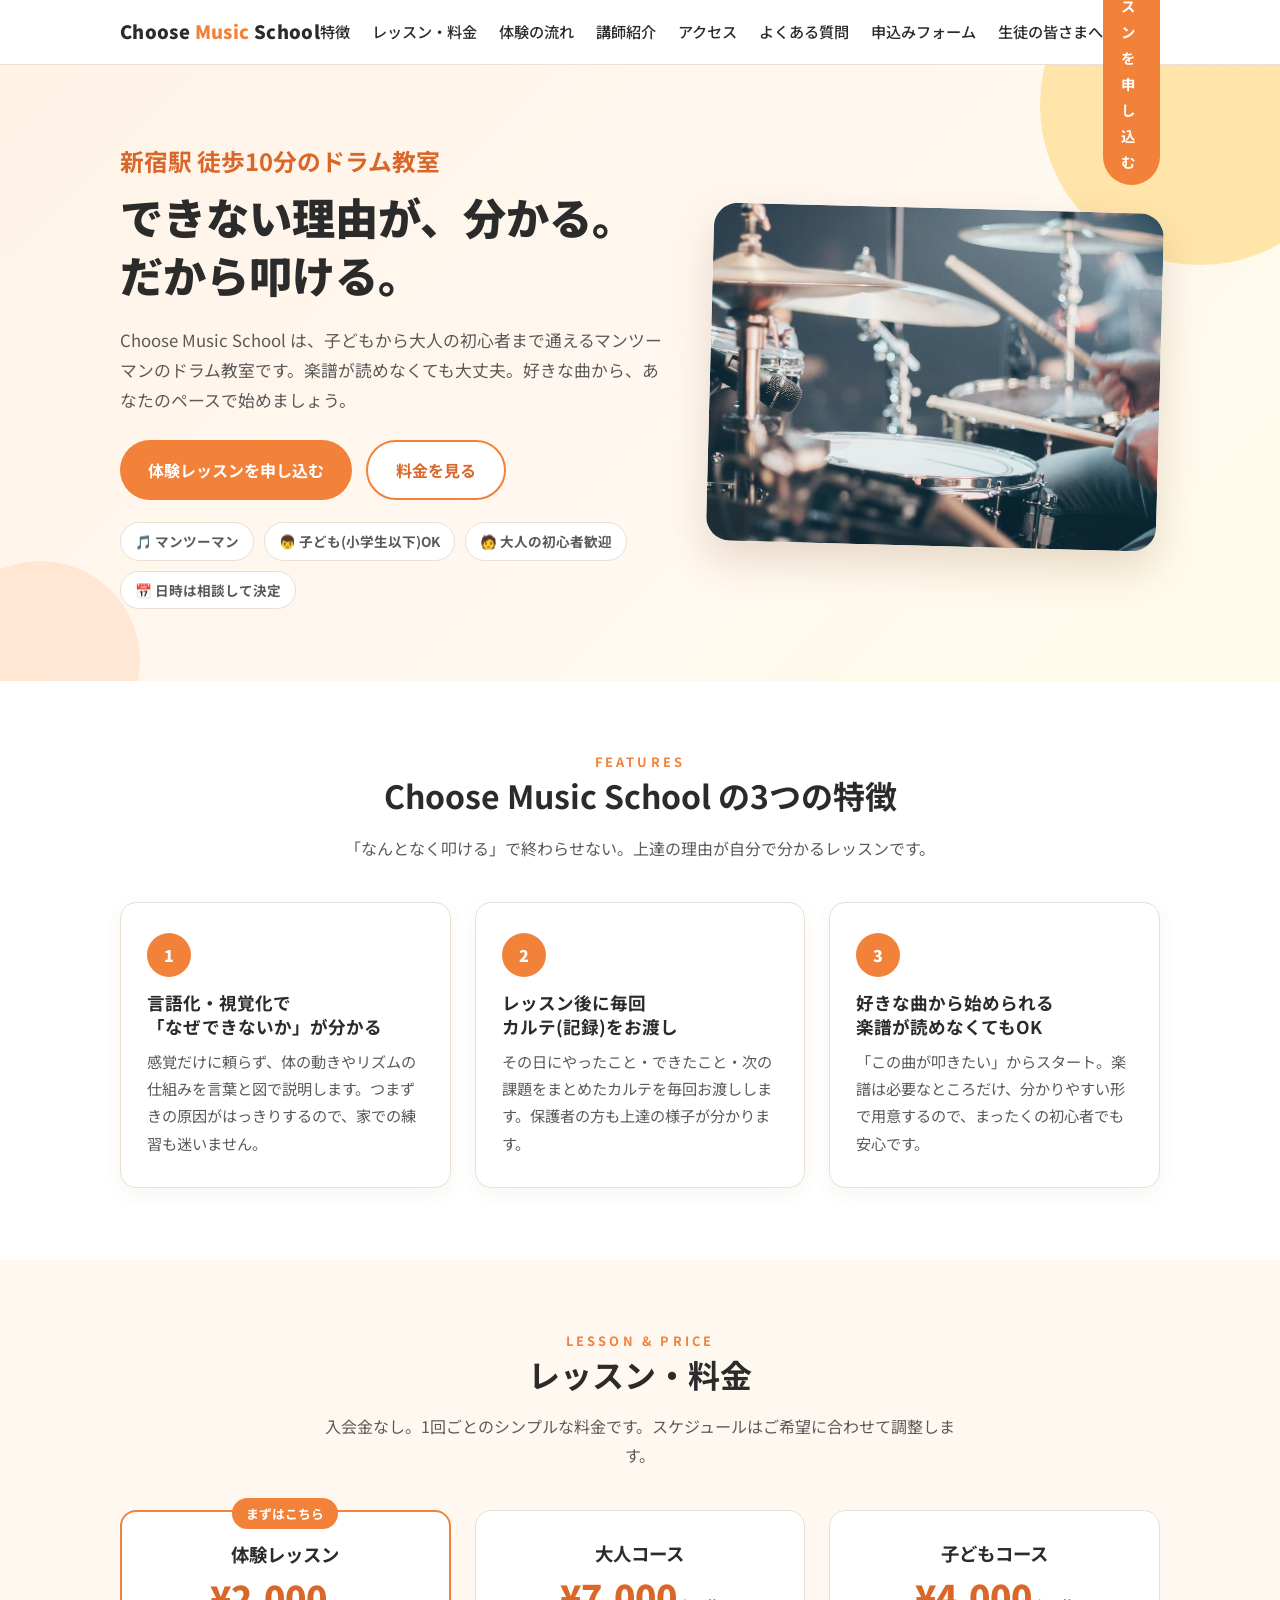
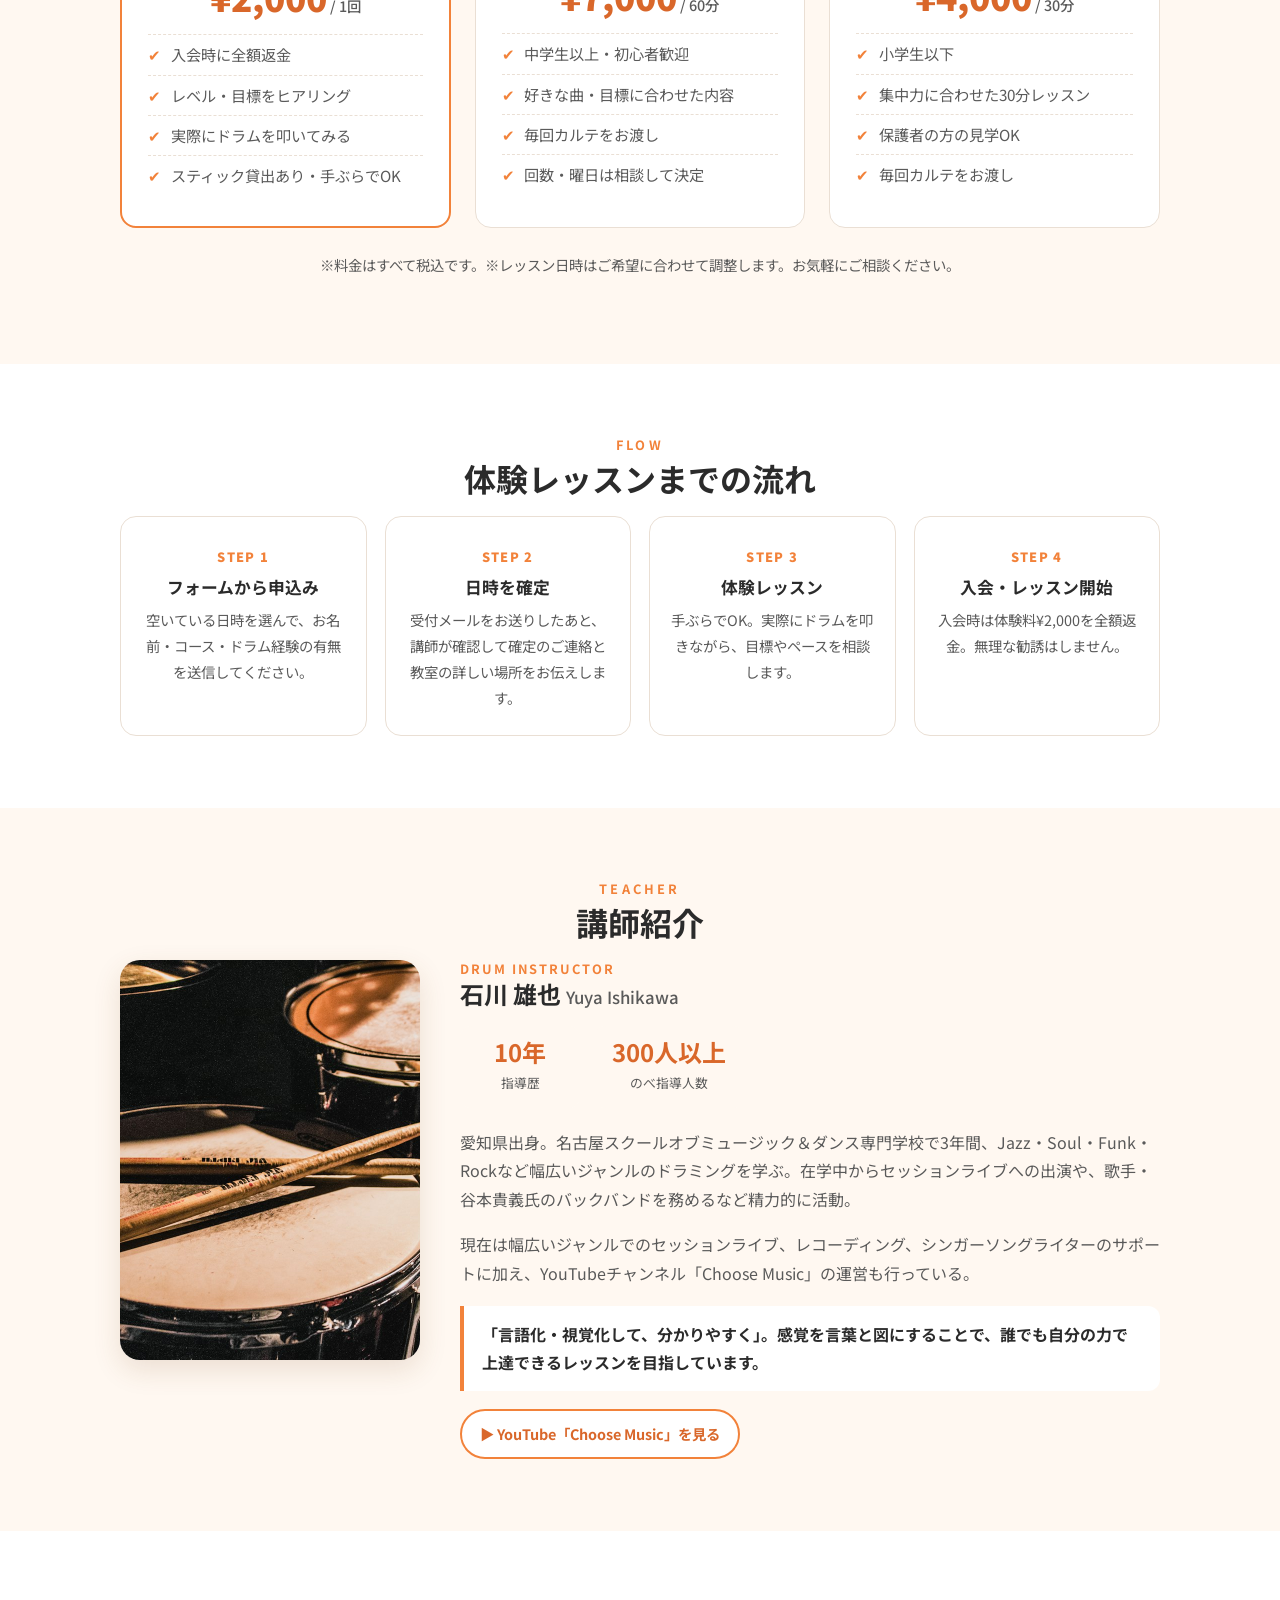
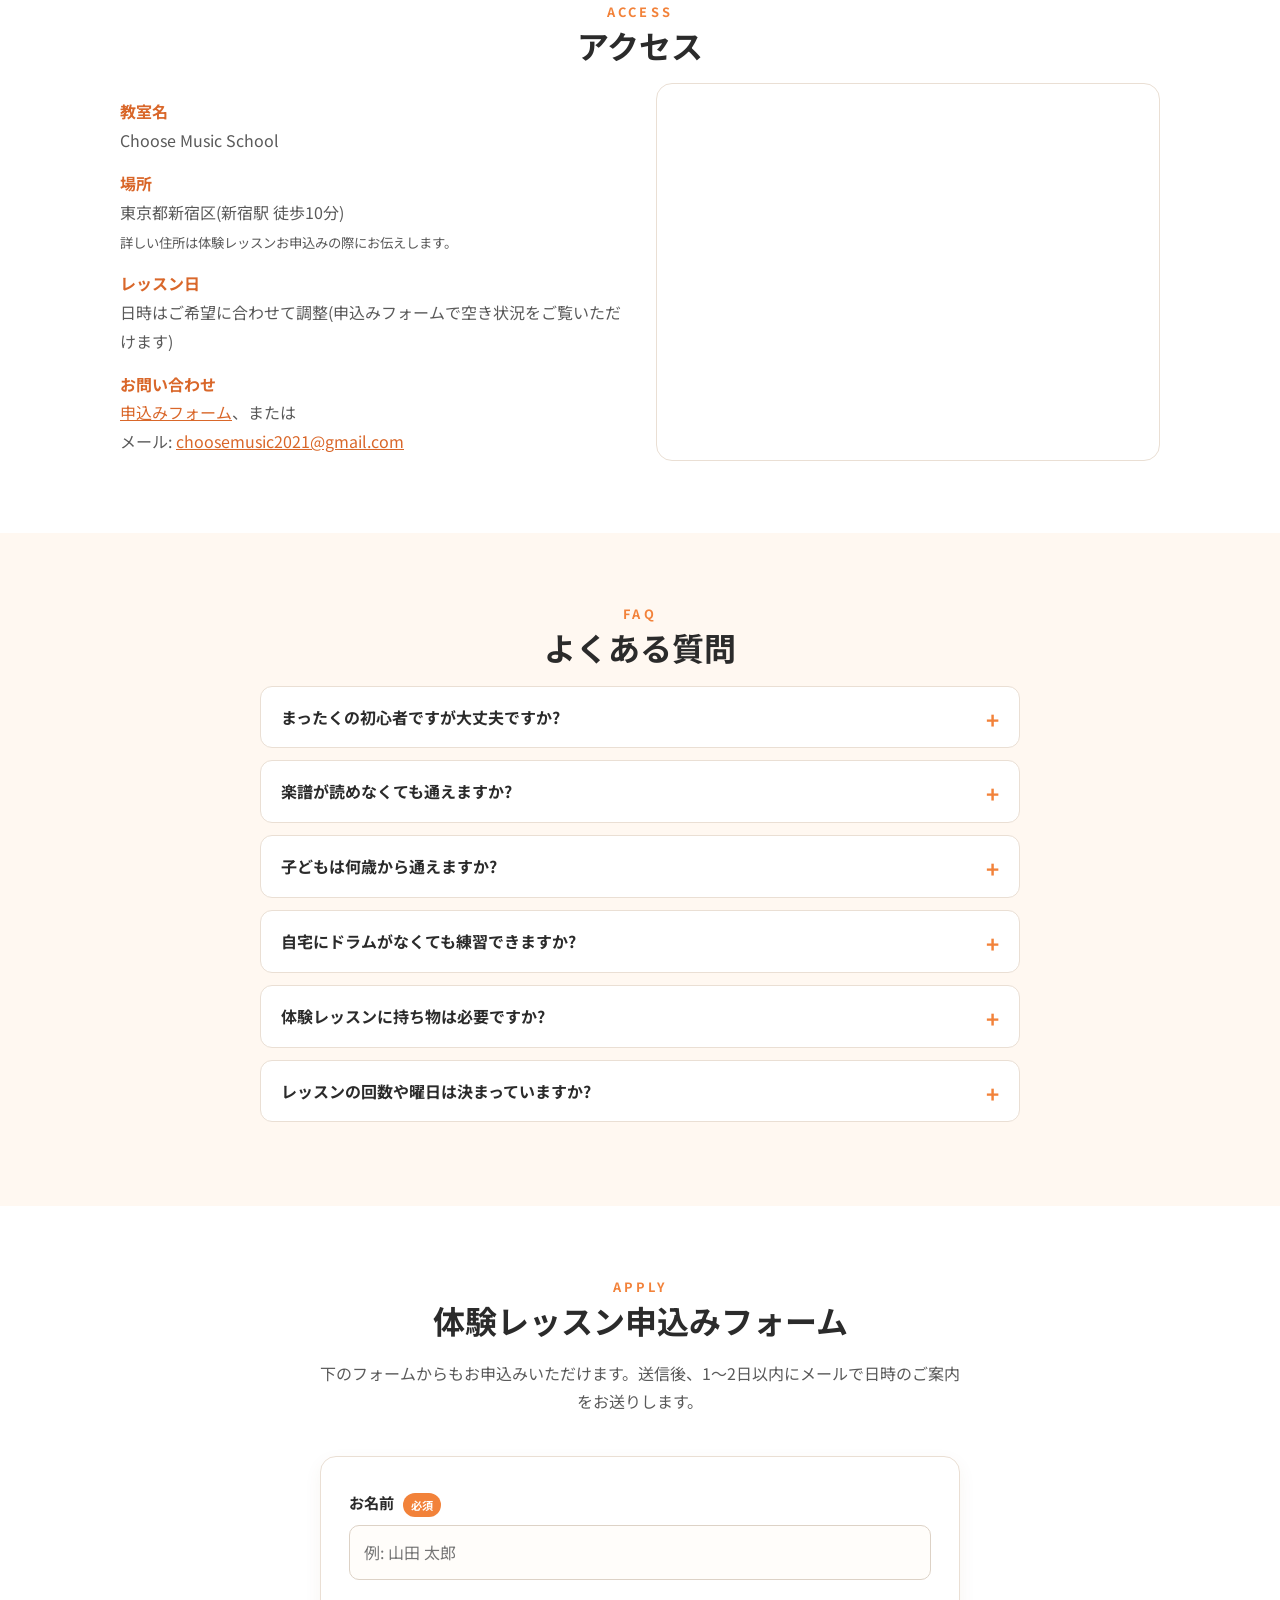
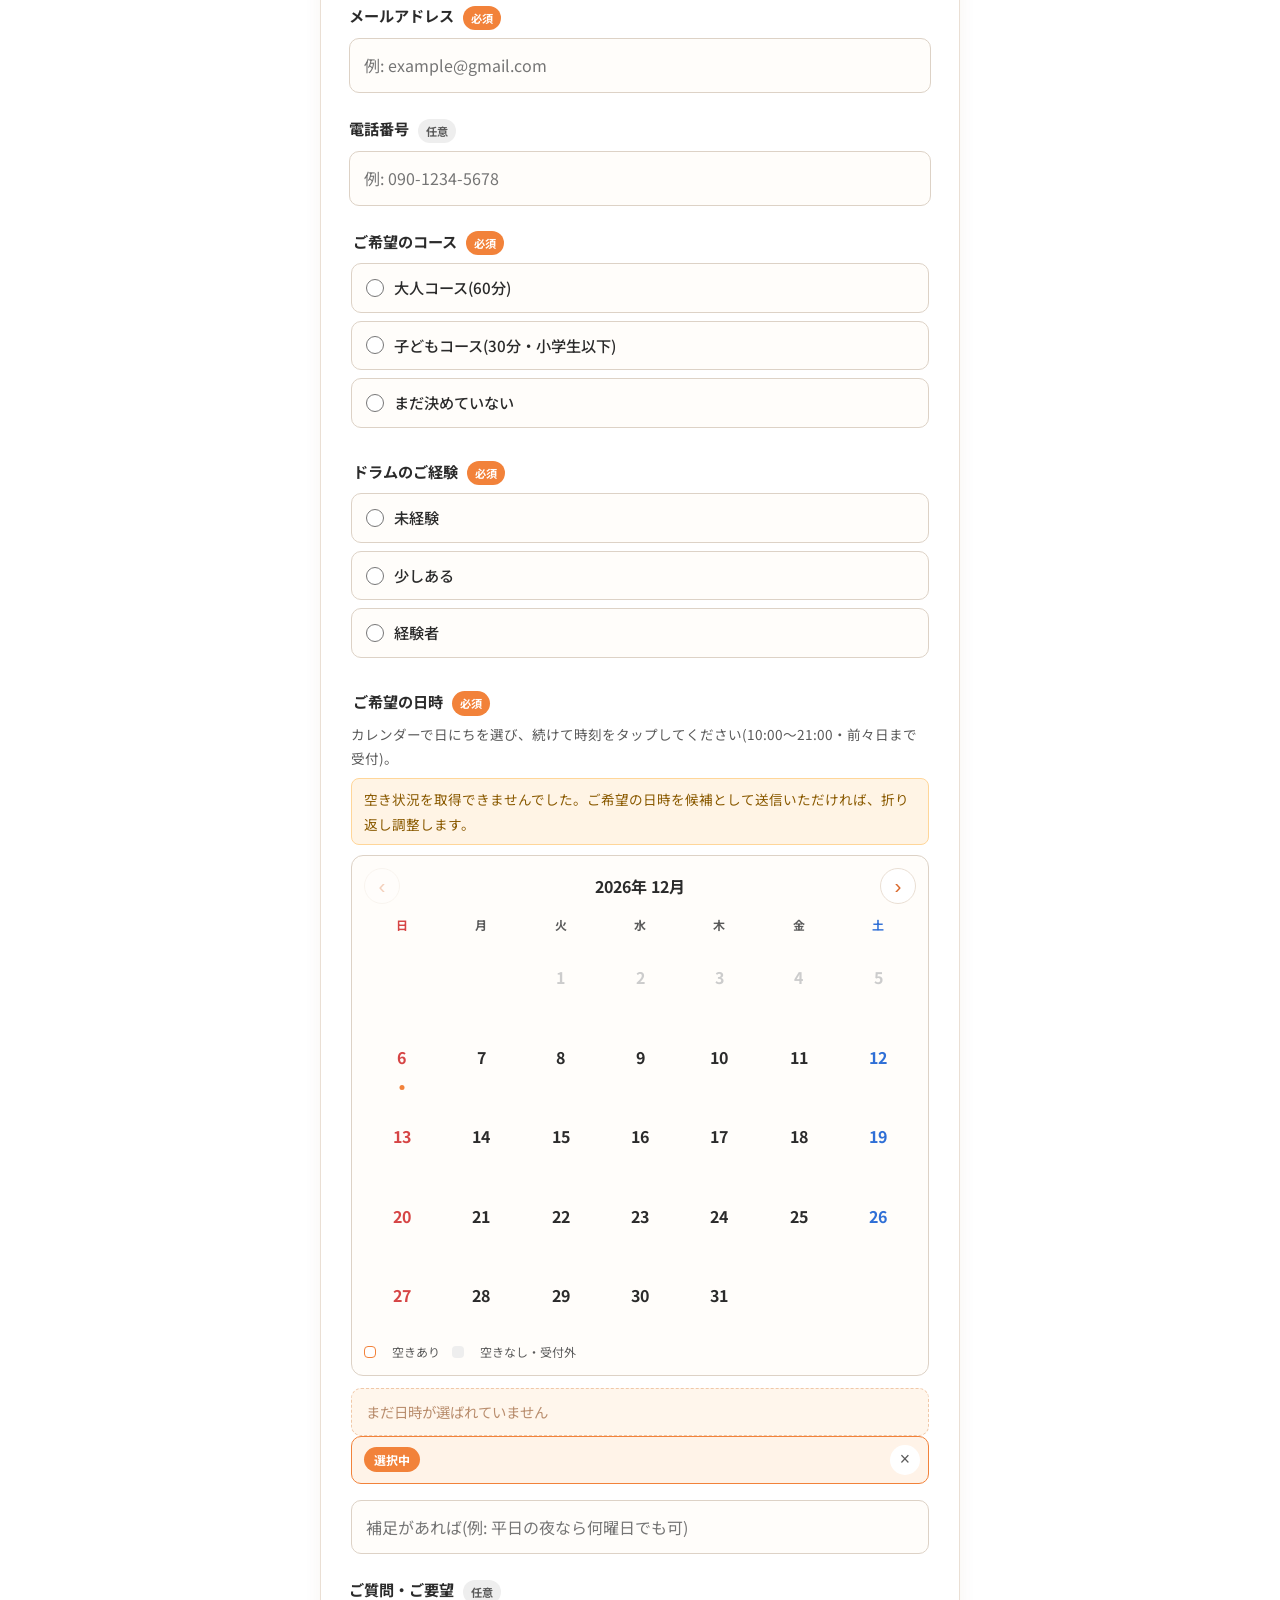
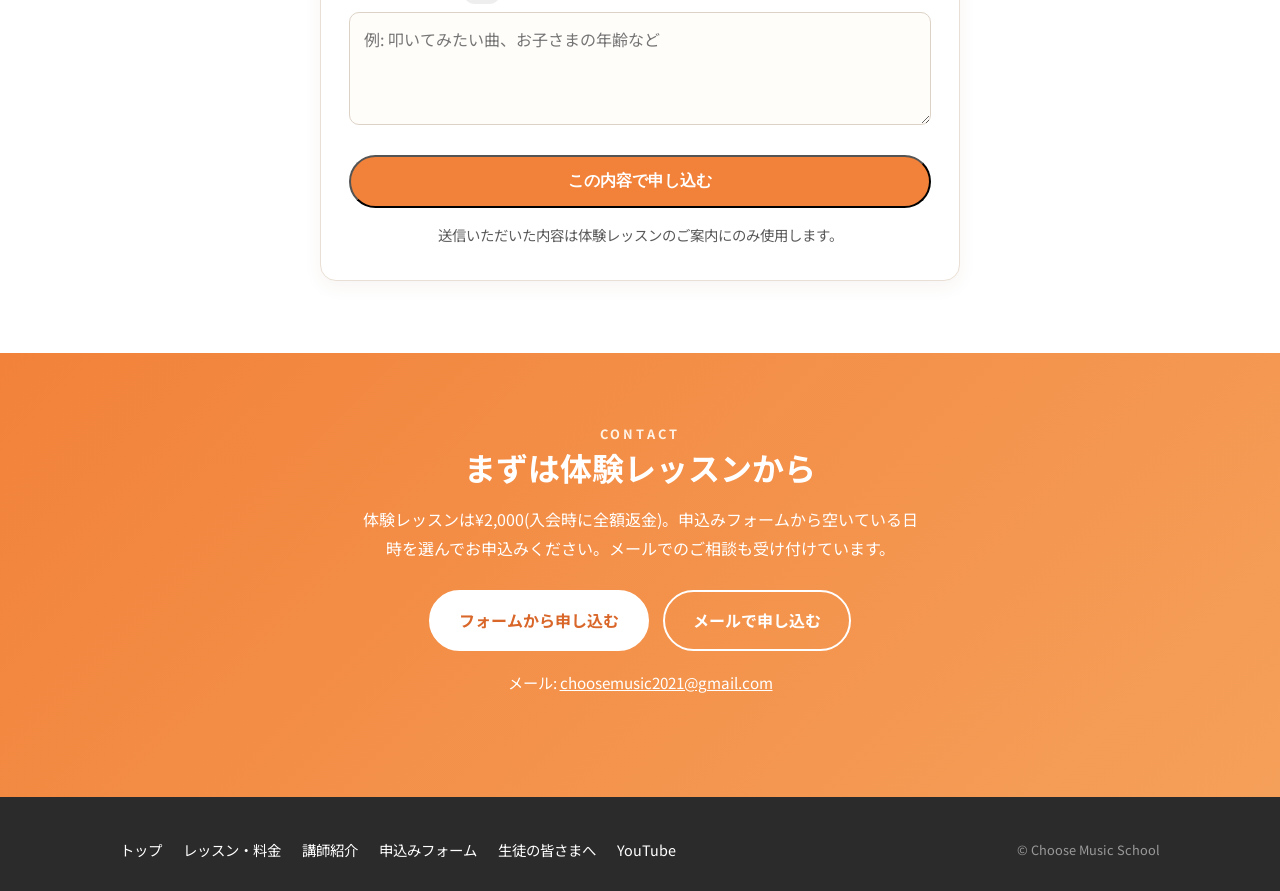
==== commit b19e2acd: "受付を前々日まで・10:00開始に変更 Co-Authored-By: Claude Fable 5.1 <noreply@anthropic.com>" ====
--- a/index.html
+++ b/index.html
@@ -29,7 +29,7 @@
 </script>
 <link rel="preconnect" href="https://fonts.googleapis.com">
 <link href="https://fonts.googleapis.com/css2?family=Noto+Sans+JP:wght@400;500;700;900&display=swap" rel="stylesheet">
-<link rel="stylesheet" href="style.css?v=15">
+<link rel="stylesheet" href="style.css?v=16">
 </head>
 <body>
 
@@ -255,7 +255,7 @@
       </fieldset>
       <fieldset class="field dt-field">
         <legend>ご希望の日時 <span class="req">必須</span></legend>
-        <p class="hint" id="dtHint">カレンダーで日にちを選び、続けて時刻をタップしてください(9:00〜21:00)。</p>
+        <p class="hint" id="dtHint">カレンダーで日にちを選び、続けて時刻をタップしてください(10:00〜21:00・前々日まで受付)。</p>
         <p class="api-status" id="apiStatus" hidden></p>
         <div class="cal" id="cal">
           <div class="cal-head">
@@ -353,7 +353,7 @@
           pickedOne = document.getElementById('pickedOne'), pickedText = document.getElementById('pickedText');
     const WD = ['日','月','火','水','木','金','土'];
     const DUR = { '大人コース(60分)': 60, '子どもコース(30分・小学生以下)': 30, 'まだ決めていない': 60 };
-    let cfg = { open: 9, close: 21, step: 30, leadHours: 24, rangeDays: 90 };
+    let cfg = { open: 10, close: 21, step: 30, leadDays: 2, rangeDays: 90 };
     let busy = [], apiOk = false, submitted = false;
     const today = new Date(); today.setHours(0,0,0,0);
     let maxDay = new Date(today); maxDay.setDate(maxDay.getDate() + cfg.rangeDays);
@@ -374,7 +374,8 @@
       const closeAt = new Date(day); closeAt.setHours(cfg.close, 0, 0, 0);
       if (en > closeAt.getTime()) return false;
       if (!apiOk) return true; // API未接続時は「候補」として全て選べる
-      if (st < Date.now() + cfg.leadHours*3600000) return false;
+      const earliest = new Date(today); earliest.setDate(earliest.getDate() + cfg.leadDays);
+      if (st < earliest.getTime()) return false;
       return !busy.some(b => b[0] < en && st < b[1]);
     }
     function dayHasFree(day){ const dur = curDur(); return timesOfDay().some(t => isFree(day, t, dur)); }
@@ -434,7 +435,7 @@
         busy = j.busy || []; Object.assign(cfg, j.config || {}); if (j.config && j.config.durations) Object.assign(DUR, j.config.durations);
         maxDay = new Date(today); maxDay.setDate(maxDay.getDate() + cfg.rangeDays);
         apiOk = true; setStatus('', ''); document.getElementById('cal').classList.remove('is-loading'); renderCal(); renderSlots(); renderPicked();
-        document.getElementById('dtHint').textContent = '講師のカレンダーと連動した空き枠です。日にちを選び、開始時刻をタップしてください(前日まで受付・9:00〜21:00)。';
+        document.getElementById('dtHint').textContent = '講師のカレンダーと連動した空き枠です。日にちを選び、開始時刻をタップしてください(前々日まで受付・10:00〜21:00)。';
       }).catch(() => {
         apiOk = false; setStatus('空き状況を取得できませんでした。ご希望の日時を候補として送信いただければ、折り返し調整します。', 'warn'); document.getElementById('cal').classList.remove('is-loading'); renderCal(); renderSlots();
       });
@@ -470,8 +471,8 @@
             doneText.innerHTML = '<b>'+(j.when || whenText)+'</b> で仮予約を承りました。ご入力のメールアドレスに受付メールをお送りしています。<br>講師が確認のうえ、1〜2日以内に確定のご連絡をします。ご不明点は <a href="mailto:choosemusic2021@gmail.com">メール</a> でお気軽にどうぞ。';
             form.hidden = true; done.hidden = false; done.scrollIntoView({behavior:'smooth', block:'center'});
           } else {
-            const msg = { slot_taken: '申し訳ありません、その時間はたった今埋まってしまいました。別の時間をお選びください。', too_soon: '直前のお時間は受け付けできません。翌日以降をお選びください。',
-                          outside_hours: '受付時間外です。9:00〜21:00の間でお選びください。', bad_email: 'メールアドレスの形式をご確認ください。' }[j.error] || '送信に失敗しました。時間をおいて再度お試しいただくか、メールでご連絡ください。';
+            const msg = { slot_taken: '申し訳ありません、その時間はたった今埋まってしまいました。別の時間をお選びください。', too_soon: '当日・前日のご予約は受け付けできません。2日後以降の日をお選びください。',
+                          outside_hours: '受付時間外です。10:00〜21:00の間でお選びください。', bad_email: 'メールアドレスの形式をご確認ください。' }[j.error] || '送信に失敗しました。時間をおいて再度お試しいただくか、メールでご連絡ください。';
             err.textContent = msg; err.hidden = false; btn.disabled = false; btn.textContent = 'この内容で申し込む';
             if (j.error === 'slot_taken') { picked = null; renderPicked(); fetch(BOOKING_API_URL).then(r=>r.json()).then(k=>{ if(k.ok){ busy = k.busy||[]; renderCal(); renderSlots(); } }); }
           }
